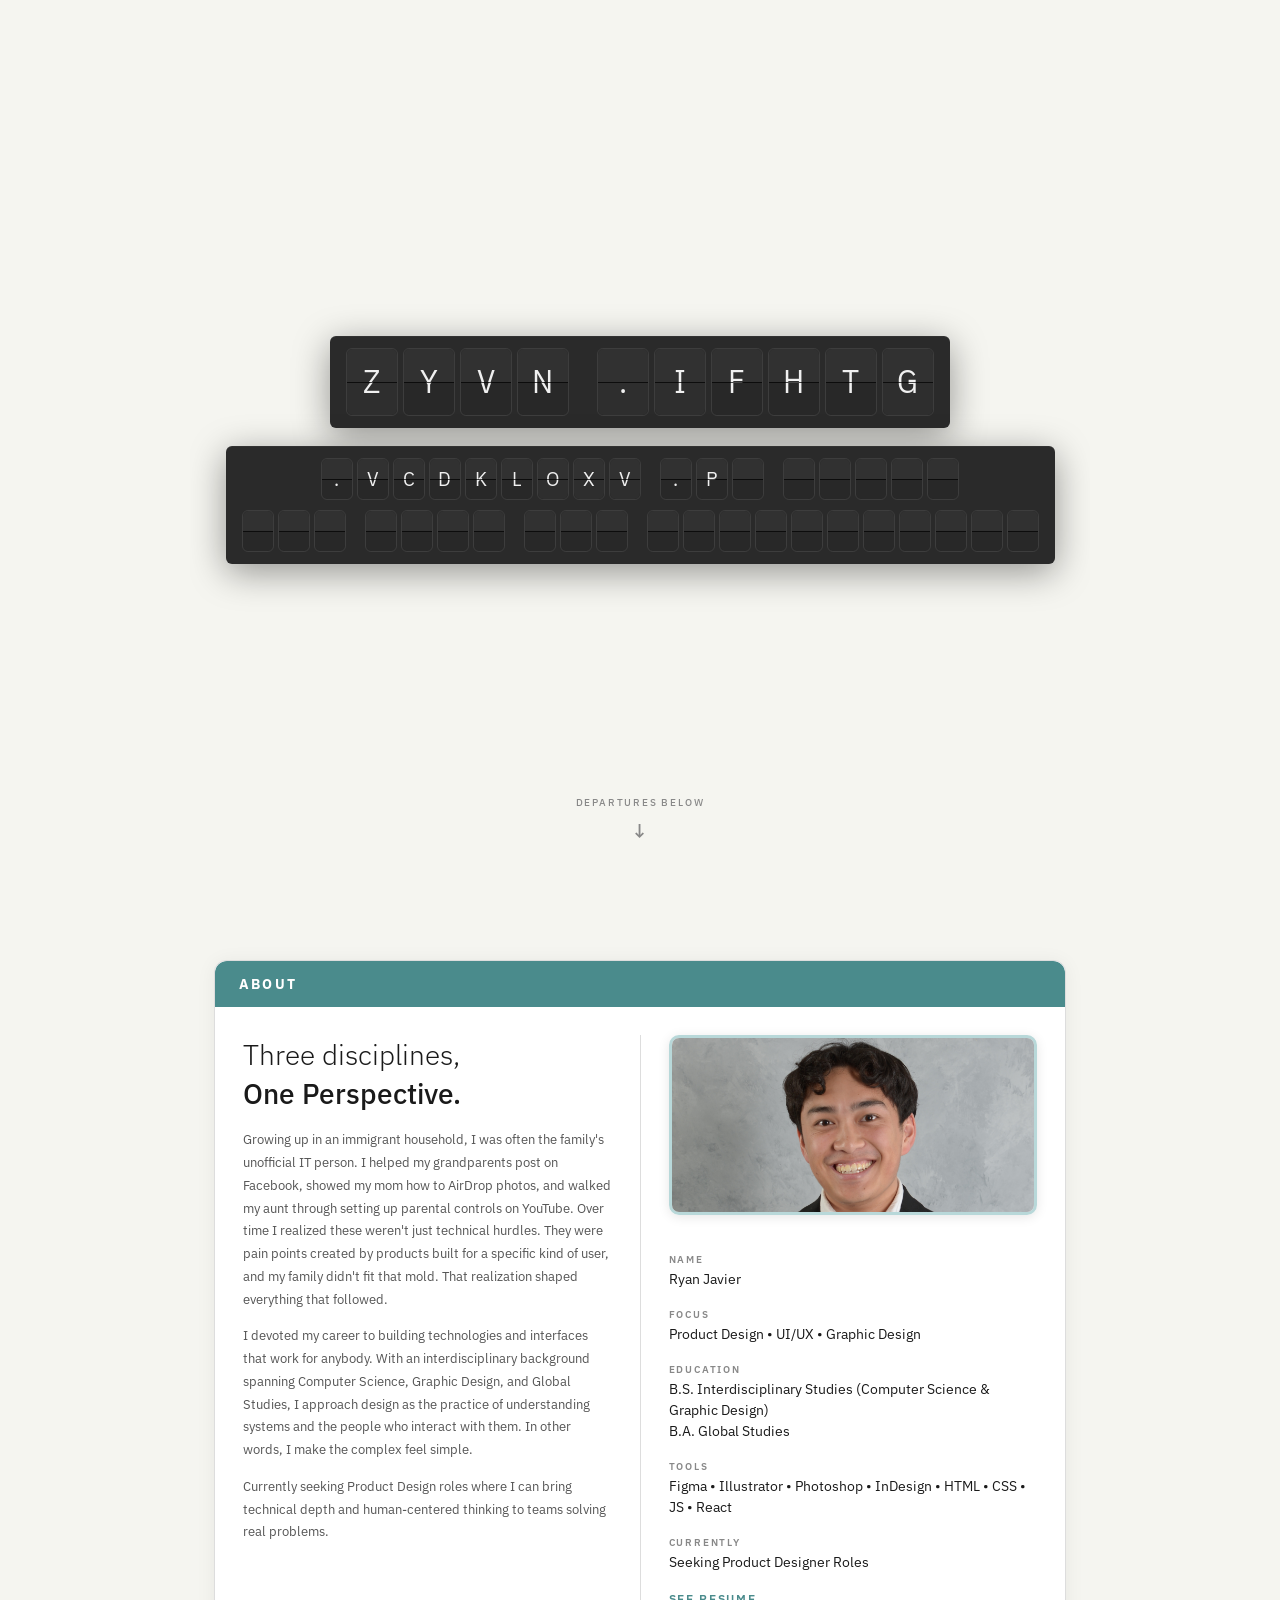
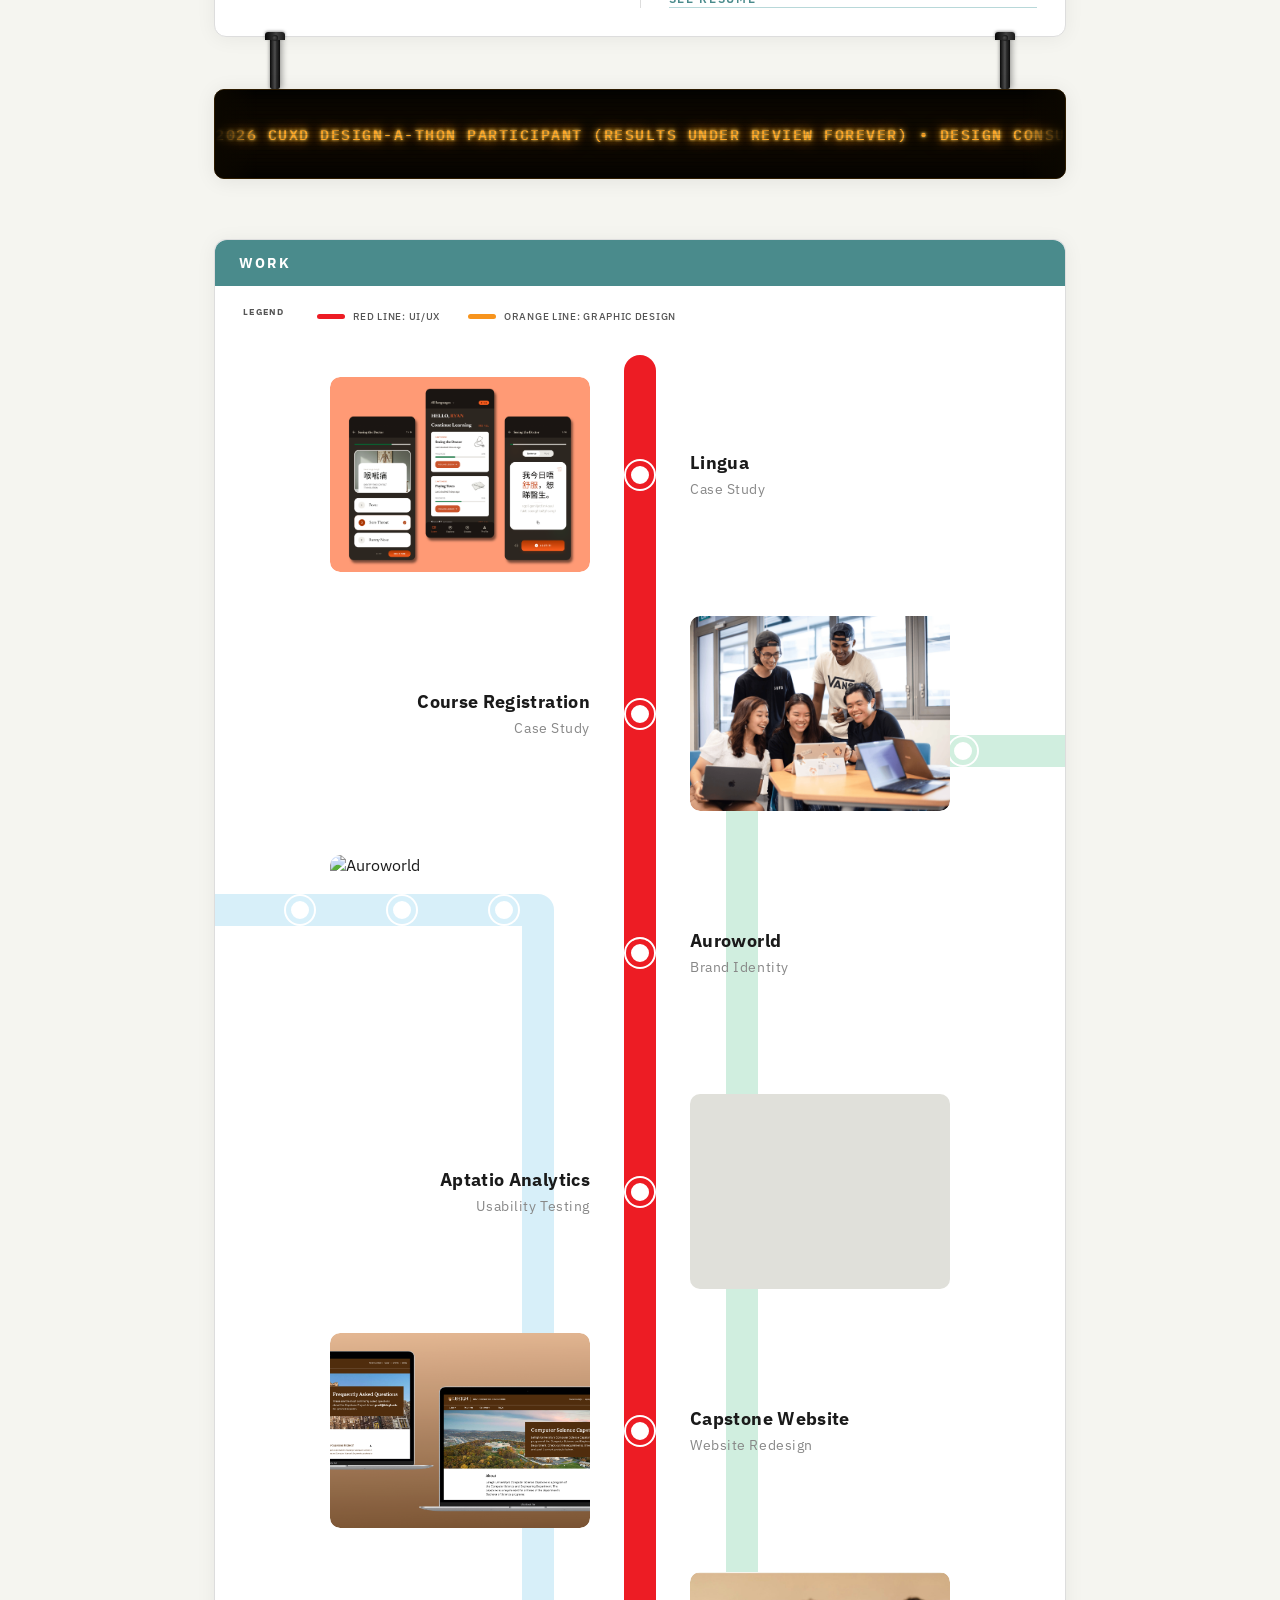
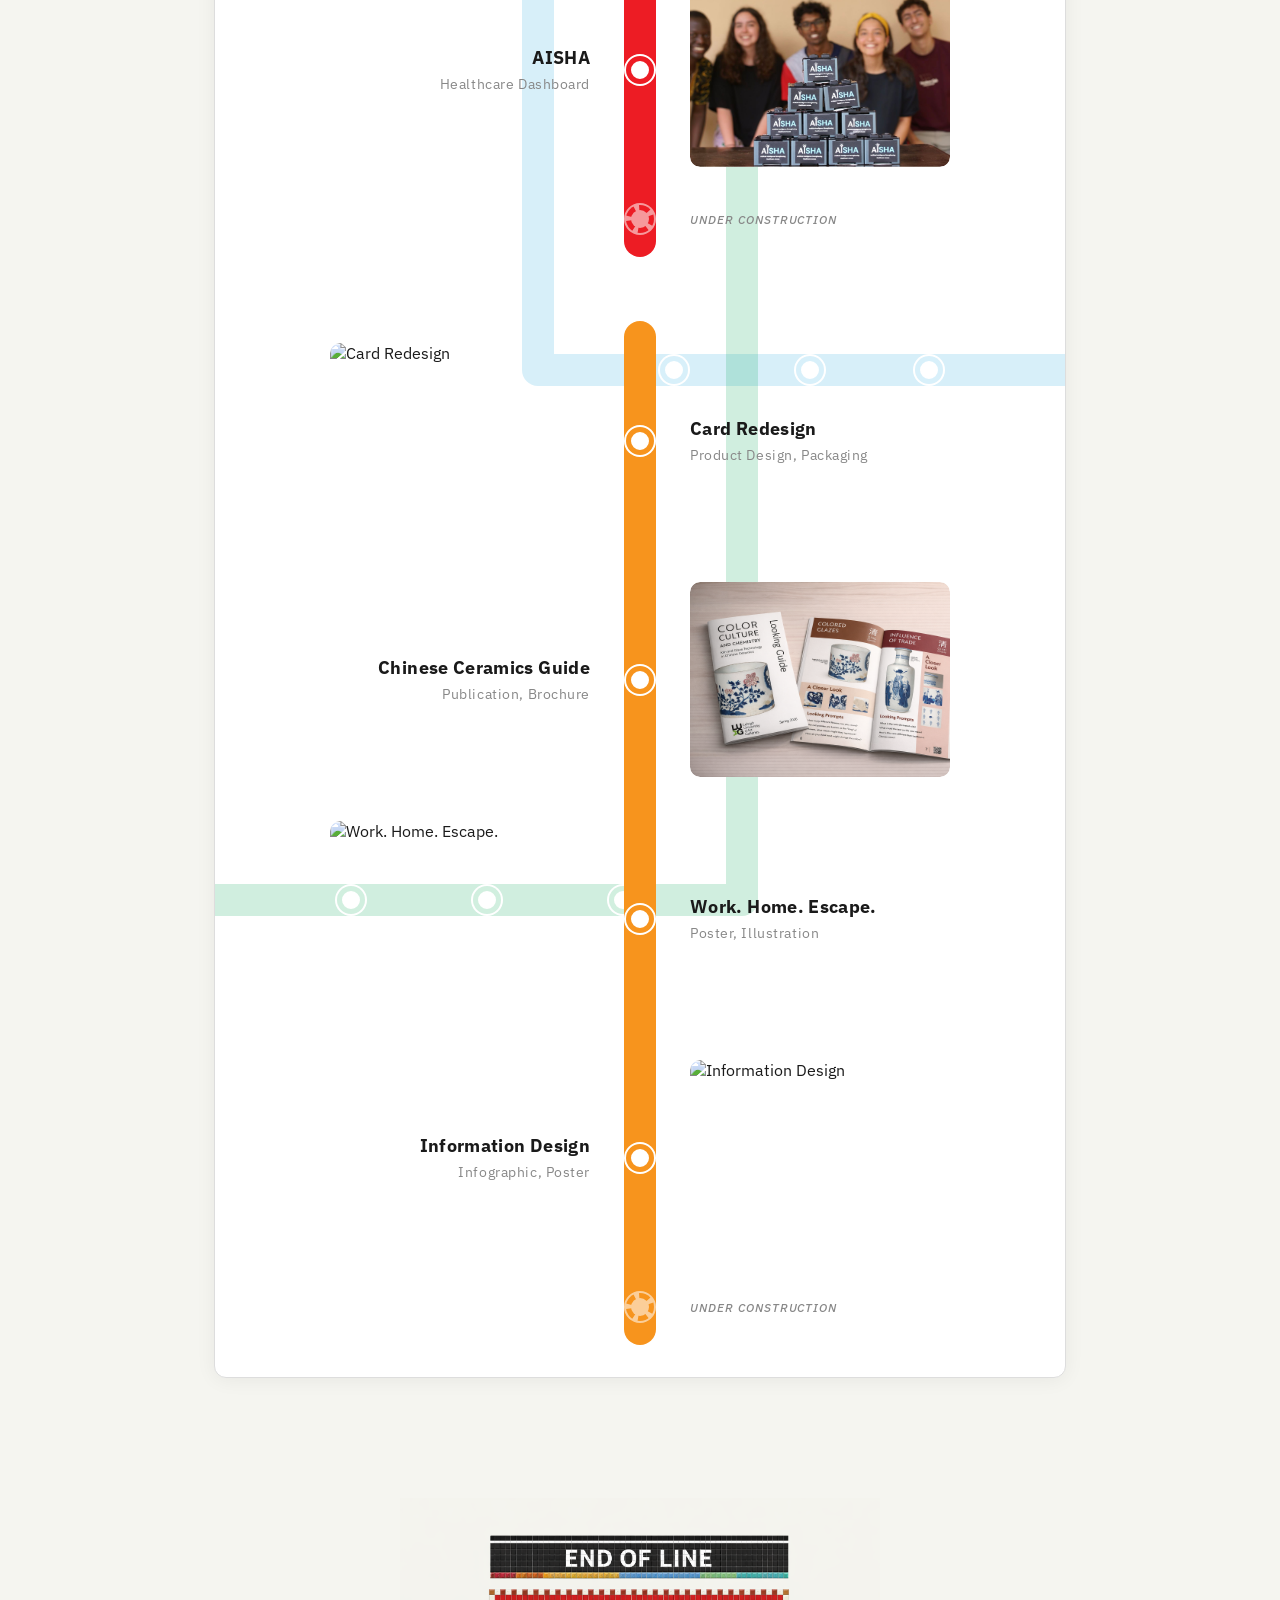
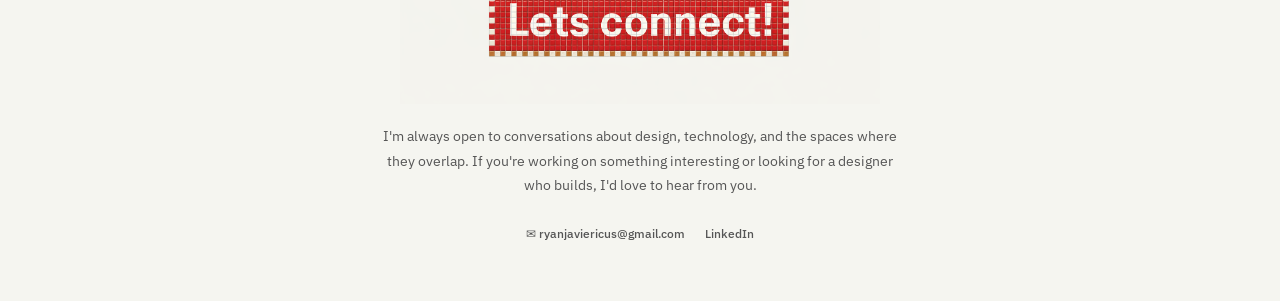
==== index.html @ a50eff3e "Added lingua and auroworld pages" ====
<!DOCTYPE html>
<html lang="en">
<head>
  <meta charset="UTF-8" />
  <meta name="viewport" content="width=device-width, initial-scale=1.0"/>
  <title>Ryan Javier's Portfolio</title>
  <link rel="icon" type="image/x-icon" href="photos/favicon.ico" />
  <link rel="stylesheet" href="css/style.css" />
  <link rel="preconnect" href="https://fonts.googleapis.com">
  <link rel="preconnect" href="https://fonts.gstatic.com" crossorigin>
  <link href="https://fonts.googleapis.com/css2?family=IBM+Plex+Mono:wght@400;500&family=IBM+Plex+Sans:ital,wght@0,300;0,400;0,500;0,600;0,700;1,300&display=swap" rel="stylesheet">
</head>
<body>
  <section id="hero">
    <div class="flipboard-wrapper">
      <div class="flipboard" id="flipboard-name">
        <div class="flip-row" id="flip-name"></div>
        <div class="flip-row" id="flip-name-2"></div>
      </div>
      <div class="flipboard tagline-board" id="flipboard-tagline">
        <div class="flip-row" id="flip-tagline-1"></div>
        <div class="flip-row" id="flip-tagline-2"></div>
        <div class="flip-row" id="flip-tagline-3"></div>
      </div>
    </div>
    <div class="departures-label">
      <span>DEPARTURES BELOW</span>
      <a href="#about" class="bounce-arrow" id="bounceArrow" aria-label="Scroll to About section">↓</a>
    </div>
  </section>
  <nav id="navbar" class="navbar hidden">
    <div class="nav-inner">
      <span class="nav-logo">RYAN JAVIER</span>
      <div class="nav-links">
        <a href="#about" class="nav-link" data-section="about">ABOUT</a>
        <a href="#work" class="nav-link active" data-section="work">WORK</a>
        <a href="#contact" class="nav-link" data-section="contact">CONTACT</a>
      </div>
    </div>
  </nav>
  <section id="about">
    <div class="section-card">
      <div class="section-header teal">
        <h2>ABOUT</h2>
      </div>
      <div class="about-body">
        <div class="about-left">
          <h3>Three disciplines,<br><strong>One Perspective.</strong></h3>
          <p>Growing up in an immigrant household, I was often the family's unofficial IT person. I helped my grandparents post on Facebook, showed my mom how to AirDrop photos, and walked my aunt through setting up parental controls on YouTube. Over time I realized these weren't just technical hurdles. They were pain points created by products built for a specific kind of user, and my family didn't fit that mold. That realization shaped everything that followed.</p>
          <p>I devoted my career to building technologies and interfaces that work for anybody. With an interdisciplinary background spanning Computer Science, Graphic Design, and Global Studies, I approach design as the practice of understanding systems and the people who interact with them. In other words, I make the complex feel simple.</p>
          <p>Currently seeking Product Design roles where I can bring technical depth and human-centered thinking to teams solving real problems.</p>
        </div>
        <div class="about-divider"></div>
        <div class="about-right">
          <img src="photos/Portrait.jpg" alt="Ryan Javier" class="about-portrait" />
          <div class="info-row"><span class="label">NAME</span><span>Ryan Javier</span></div>
          <div class="info-row"><span class="label">FOCUS</span><span>Product Design • UI/UX • Graphic Design</span></div>
          <div class="info-row"><span class="label">EDUCATION</span><span>B.S. Interdisciplinary Studies (Computer Science & Graphic Design)<br>B.A. Global Studies</span></div>
          <div class="info-row"><span class="label">TOOLS</span><span>Figma • Illustrator • Photoshop • InDesign • HTML • CSS • JS • React</span></div>
          <div class="info-row"><span class="label">CURRENTLY</span><span>Seeking Product Designer Roles</span></div>
          <a class="see-resume" href="#">SEE RESUME</a>
        </div>
      </div>
    </div>
  </section>

  <!-- ===== LED DOT-MATRIX TICKER ===== -->
  <div class="led-ticker-outer">
    <div class="led-ticker-poles">
      <div class="led-pole"></div>
      <div class="led-pole"></div>
    </div>
    <div class="led-ticker-wrap" aria-label="Scrolling information ticker" role="marquee">
      <div class="led-ticker-inner">
        <div class="led-ticker-track" id="ledTickerTrack"></div>
      </div>
    </div>
  </div>

  <section id="work">
    <div class="section-card work-card">
      <div class="section-header teal">
        <h2>WORK</h2>
      </div>

      <!-- Legend -->
      <div class="timeline-legend">
        <p class="legend-label">LEGEND</p>
        <div style="display:flex;gap:28px;flex-wrap:wrap;">
          <div class="legend-item"><span class="legend-line red-legend"></span><span>RED LINE: UI/UX</span></div>
          <div class="legend-item"><span class="legend-line orange-legend"></span><span>ORANGE LINE: GRAPHIC DESIGN</span></div>
        </div>
      </div>

      <div class="timeline-section">

        <!-- Decorative background lines (behind red/orange) -->
        <svg class="timeline-bg-svg" aria-hidden="true"
             viewBox="0 0 100 100" preserveAspectRatio="none">
          <!-- Blue: enters from left, turns 90° down, exits right -->
          <polyline class="timeline-bg-line timeline-bg-blue"
                    points="0,22 38,22 38,62 100,62" />
          <!-- Green: enters from right, turns 90° down, exits left -->
          <polyline class="timeline-bg-line timeline-bg-green"
                    points="100,16 62,16 62,82 0,82" />
        </svg>

        <!-- Blue line ghost stops (no corners) -->
        <div class="bg-stop bg-stop-blue" style="top:22%;left:10%"></div>
        <div class="bg-stop bg-stop-blue" style="top:22%;left:22%"></div>
        <div class="bg-stop bg-stop-blue" style="top:22%;left:34%"></div>
        <div class="bg-stop bg-stop-blue" style="top:34%;left:50%"></div>
        <div class="bg-stop bg-stop-blue" style="top:46%;left:50%"></div>
        <div class="bg-stop bg-stop-blue" style="top:56%;left:50%"></div>
        <div class="bg-stop bg-stop-blue" style="top:62%;left:54%"></div>
        <div class="bg-stop bg-stop-blue" style="top:62%;left:70%"></div>
        <div class="bg-stop bg-stop-blue" style="top:62%;left:84%"></div>

        <!-- Green line ghost stops (no corners) -->
        <div class="bg-stop bg-stop-green" style="top:16%;left:88%"></div>
        <div class="bg-stop bg-stop-green" style="top:16%;left:76%"></div>
        <div class="bg-stop bg-stop-green" style="top:16%;left:66%"></div>
        <div class="bg-stop bg-stop-green" style="top:28%;left:50%"></div>
        <div class="bg-stop bg-stop-green" style="top:40%;left:50%"></div>
        <div class="bg-stop bg-stop-green" style="top:52%;left:50%"></div>
        <div class="bg-stop bg-stop-green" style="top:64%;left:50%"></div>
        <div class="bg-stop bg-stop-green" style="top:74%;left:50%"></div>
        <div class="bg-stop bg-stop-green" style="top:82%;left:48%"></div>
        <div class="bg-stop bg-stop-green" style="top:82%;left:32%"></div>
        <div class="bg-stop bg-stop-green" style="top:82%;left:16%"></div>

        <!-- ═══════════════ RED LINE ═══════════════ -->
        <div class="timeline-group" id="red-line-group">
          <div class="timeline-line red"></div>

          <!-- Stop 1: Lingua - image LEFT, text RIGHT -->
          <div class="timeline-stop clickable" data-work="lingua">
            <div class="timeline-card-left">
              <div class="timeline-thumb" style="background:none;overflow:hidden;">
                <img src="photos/LINGUA/thumbnailLingua.png"
                     alt="Lingua"
                     style="width:100%;height:100%;object-fit:cover;object-position:top center;display:block;border-radius:10px;" />
              </div>
            </div>
            <div class="timeline-dot-col">
              <div class="timeline-dot"></div>
            </div>
            <div class="timeline-card-right">
              <div class="timeline-title">Lingua</div>
              <div class="timeline-tag">Case Study</div>
            </div>
          </div>

          <!-- Stop 2: Course Registration - text LEFT, image RIGHT -->
          <div class="timeline-stop clickable" data-work="course-registration">
            <div class="timeline-card-left">
              <div class="timeline-title">Course Registration</div>
              <div class="timeline-tag">Case Study</div>
            </div>
            <div class="timeline-dot-col">
              <div class="timeline-dot"></div>
            </div>
            <div class="timeline-card-right">
              <div class="timeline-thumb" style="background:none;overflow:hidden;">
                <img src="photos/CourseRegistration/UTOP.jpeg"
                     alt="Course Registration"
                     style="width:100%;height:100%;object-fit:cover;object-position:top left;display:block;border-radius:10px;" />
              </div>
            </div>
          </div>

          <!-- Stop 3: Auroworld - image LEFT, text RIGHT -->
          <div class="timeline-stop clickable" data-work="auroworld">
            <div class="timeline-card-left">
              <div class="timeline-thumb" style="background:none;overflow:hidden;">
                <img src="photos/Auroworld/thumbnailAuroworld.png"
                     alt="Auroworld"
                     style="width:100%;height:100%;object-fit:cover;object-position:center;display:block;border-radius:10px;" />
              </div>
            </div>
            <div class="timeline-dot-col">
              <div class="timeline-dot"></div>
            </div>
            <div class="timeline-card-right">
              <div class="timeline-title">Auroworld</div>
              <div class="timeline-tag">Brand Identity</div>
            </div>
          </div>

          <!-- Stop 4: Aptatio Analytics - text LEFT, image RIGHT -->
          <div class="timeline-stop clickable" data-work="aptatic-analytics">
            <div class="timeline-card-left">
              <div class="timeline-title">Aptatio Analytics</div>
              <div class="timeline-tag">Usability Testing</div>
            </div>
            <div class="timeline-dot-col">
              <div class="timeline-dot"></div>
            </div>
            <div class="timeline-card-right">
              <div class="timeline-thumb"></div>
            </div>
          </div>

          <!-- Stop 5: Capstone Website - image LEFT, text RIGHT -->
          <a href="pages/capstone-website.html" class="timeline-stop-link">
            <div class="timeline-stop clickable">
              <div class="timeline-card-left">
                <div class="timeline-thumb" style="background:none;overflow:hidden;">
                  <img src="photos/CapstoneWebsite/Thumbnail sketch.png"
                       alt="Capstone Website"
                       style="width:100%;height:100%;object-fit:cover;object-position:top left;display:block;border-radius:10px;" />
                </div>
              </div>
              <div class="timeline-dot-col">
                <div class="timeline-dot"></div>
              </div>
              <div class="timeline-card-right">
                <div class="timeline-title">Capstone Website</div>
                <div class="timeline-tag">Website Redesign</div>
              </div>
            </div>
          </a>

          <!-- Stop 6: AISHA - text LEFT, image RIGHT -->
          <a href="pages/aisha.html" class="timeline-stop-link">
            <div class="timeline-stop clickable">
              <div class="timeline-card-left">
                <div class="timeline-title">AISHA</div>
                <div class="timeline-tag">Healthcare Dashboard</div>
              </div>
              <div class="timeline-dot-col">
                <div class="timeline-dot"></div>
              </div>
              <div class="timeline-card-right">
                <div class="timeline-thumb" style="background:none;overflow:hidden;">
                  <img src="photos/AISHA/1756594130944.jpeg"
                       alt="AISHA"
                       style="width:100%;height:100%;object-fit:cover;object-position:center;display:block;border-radius:10px;" />
                </div>
              </div>
            </div>
          </a>

          <!-- Under Construction - terminus dot at end of Red line -->
          <div class="timeline-terminus">
            <div></div>
            <div class="timeline-dot-col">
              <div class="timeline-dot construction"></div>
            </div>
            <div class="timeline-card-right">
              <div class="timeline-construction-label">Under Construction</div>
            </div>
          </div>

        </div><!-- /red-line-group -->

        <!-- ═══════════════ ORANGE LINE ═══════════════ -->
        <div class="timeline-group" id="orange-line-group" style="margin-top:64px;">
          <div class="timeline-line orange"></div>

          <!-- Stop 1: Card Redesign - image LEFT, text RIGHT -->
          <a href="pages/card-redesign.html" class="timeline-stop-link">
            <div class="timeline-stop clickable orange-stop">
              <div class="timeline-card-left">
                <div class="timeline-thumb" style="background:none;overflow:hidden;">
                  <img src="photos/CardRedesign/thumbnail.jpg"
                       alt="Card Redesign"
                       style="width:100%;height:100%;object-fit:cover;object-position:center;display:block;border-radius:10px;" />
                </div>
              </div>
              <div class="timeline-dot-col">
                <div class="timeline-dot orange"></div>
              </div>
              <div class="timeline-card-right">
                <div class="timeline-title">Card Redesign</div>
                <div class="timeline-tag">Product Design, Packaging</div>
              </div>
            </div>
          </a>

          <!-- Stop 2: Chinese Ceramics - text LEFT, image RIGHT -->
          <div class="timeline-stop clickable orange-stop" data-work="chinese-ceramics">
            <div class="timeline-card-left">
              <div class="timeline-title">Chinese Ceramics Guide</div>
              <div class="timeline-tag">Publication, Brochure</div>
            </div>
            <div class="timeline-dot-col">
              <div class="timeline-dot orange"></div>
            </div>
            <div class="timeline-card-right">
              <div class="timeline-thumb" style="background:none;overflow:hidden;">
                <img src="photos/ChineseCeramicsCase/thumbnailChinese.png"
                     alt="Chinese Ceramics Guide"
                     style="width:100%;height:100%;object-fit:cover;object-position:top left;display:block;border-radius:10px;" />
              </div>
            </div>
          </div>

          <!-- Stop 3: Work. Home. Escape. - image LEFT, text RIGHT -->
          <a href="pages/work-home-escape.html" class="timeline-stop-link">
            <div class="timeline-stop clickable orange-stop">
              <div class="timeline-card-left">
                <div class="timeline-thumb" style="background:none;overflow:hidden;">
                  <img src="photos/Work. Home. Escape./WorkHomeEscapeMockup.jpg"
                       alt="Work. Home. Escape."
                       style="width:100%;height:100%;object-fit:cover;object-position:center;display:block;border-radius:10px;" />
                </div>
              </div>
              <div class="timeline-dot-col">
                <div class="timeline-dot orange"></div>
              </div>
              <div class="timeline-card-right">
                <div class="timeline-title">Work. Home. Escape.</div>
                <div class="timeline-tag">Poster, Illustration</div>
              </div>
            </div>
          </a>

          <!-- Stop 4: Information Design - text LEFT, image RIGHT -->
          <a href="pages/info-design.html" class="timeline-stop-link">
            <div class="timeline-stop clickable orange-stop">
              <div class="timeline-card-left">
                <div class="timeline-title">Information Design</div>
                <div class="timeline-tag">Infographic, Poster</div>
              </div>
              <div class="timeline-dot-col">
                <div class="timeline-dot orange"></div>
              </div>
              <div class="timeline-card-right">
                <div class="timeline-thumb" style="background:none;overflow:hidden;">
                  <img src="photos/InfoDesign/InfoDesign.jpg"
                       alt="Information Design"
                       style="width:100%;height:100%;object-fit:cover;object-position:center;display:block;border-radius:10px;" />
                </div>
              </div>
            </div>
          </a>

          <!-- Under Construction - terminus dot at end of Orange line -->
          <div class="timeline-terminus">
            <div></div>
            <div class="timeline-dot-col">
              <div class="timeline-dot orange construction"></div>
            </div>
            <div class="timeline-card-right">
              <div class="timeline-construction-label">Under Construction</div>
            </div>
          </div>

        </div><!-- /orange-line-group -->

      </div><!-- /timeline-section -->
    </div>
  </section>

   <!-- ===== CONTACT ===== -->
   <section id="contact">
    <div class="contact-inner">
      <img src="photos/letsconnect.png" alt="End of Line — Lets connect!" class="contact-hero-img" />

      <p class="contact-sub">I'm always open to conversations about design, technology, and the spaces where they overlap. If you're working on something interesting or looking for a designer who builds, I'd love to hear from you.</p>
      <div class="contact-links">
        <a href="mailto:ryanjaviericus@gmail.com">✉ ryanjaviericus@gmail.com</a>
        <a href="https://www.linkedin.com/in/ryan-javiericus/" target="_blank" rel="noopener">LinkedIn</a>
      </div>
    </div>
  </section>

  <script src="js/flipboard.js"></script>
  <script src="js/main.js"></script>
</body>
</html>
---- css/style.css ----
/* ============================================
   RYAN JAVIER — PORTFOLIO
   IBM Plex Sans only. Transit theme.
   ============================================ */

   :root {
    --red: #ED1C24;
    --orange: #F7941D;
    --blue: #29ABE2;
    --teal: #4A8B8C;
    --teal-light: #B8D8D9;
    --teal-dark: #3a7a7b;
    --bg: #f5f5f0;
    --white: #ffffff;
    --dark: #1a1a1a;
    --mid: #555;
    --light: #888;
    --border: #ddd;
    --font: 'IBM Plex Sans', sans-serif;
    --flipboard-bg: #2a2a2a;
  }
  
  * { margin: 0; padding: 0; box-sizing: border-box; }
  html { scroll-behavior: smooth; }
  
  body {
    font-family: var(--font);
    background: var(--bg);
    color: var(--dark);
    overflow-x: hidden;
  }
  
  /* ===========================
     HERO / FLIPBOARD
  =========================== */
  #hero {
    min-height: 100vh;
    display: flex;
    flex-direction: column;
    align-items: center;
    justify-content: center;
    background: var(--bg);
    position: relative;
    overflow: hidden;
  }
  
  .flipboard-wrapper {
    display: flex;
    flex-direction: column;
    align-items: center;
    gap: 18px;
    /* perspective for 3D flaps */
    perspective: 600px;
    perspective-origin: center center;
  }
  
  /* A flipboard panel housing a row of tiles */
  .flipboard {
    background: var(--flipboard-bg);
    padding: 12px 16px;
    border-radius: 6px;
    box-shadow: 0 8px 36px rgba(0,0,0,0.40),
                inset 0 1px 0 rgba(255,255,255,0.04);
    display: inline-flex;
    flex-direction: column;
    gap: 5px;
  }
  
  .flip-row {
    display: flex;
    gap: 5px;
    align-items: center;
  }
  
  /* ── Individual tile ── */
  .flip-tile {
    position: relative;
    width: 52px;
    height: 68px;
    background: var(--flipboard-bg);
    border-radius: 6px;
    border: 1px solid #3d3d3d;
    overflow: hidden;
    transform-style: preserve-3d;
  }
  
  /* Hinge line at center */
  .tile-hinge {
    position: absolute;
    left: 0; right: 0;
    top: 50%;
    height: 1px;
    background: rgba(0,0,0,0.7);
    z-index: 20;
    pointer-events: none;
  }
  
  /* Static top half — clips to upper 50%, shows top half of character */
  .tile-top {
    position: absolute;
    top: 0; left: 0; right: 0;
    height: 50%;
    background: #313131;
    border-radius: 6px 6px 0 0;
    overflow: hidden;
    z-index: 1;
  }
  
  /* Static bottom half — clips to lower 50%, shows bottom half of character */
  .tile-bot {
    position: absolute;
    bottom: 0; left: 0; right: 0;
    height: 50%;
    background: #282828;
    border-radius: 0 0 6px 6px;
    overflow: hidden;
    z-index: 1;
  }
  
  /*
    The key to correct half-cropping:
    Each half is 50% tall (34px for a 68px tile).
    The span is positioned absolutely so the full character is centered
    in the FULL tile height (68px), then the parent clips to its half.
  
    Top half: character anchor is at tile center (top: 50% of tile = 100% of half height).
    Bottom half: character anchored above center so its bottom half is visible.
  */
  .tile-top span,
  .flap-top span {
    font-family: var(--font);
    font-size: 30px;
    font-weight: 400;
    color: #f0f0f0;
    line-height: 68px;
    height: 68px;
    display: block;
    position: absolute;
    left: 0; right: 0;
    text-align: center;
    top: -3px;
    letter-spacing: 0.02em;
  }
  
  .tile-bot span,
  .flap-bot span {
    font-family: var(--font);
    font-size: 30px;
    font-weight: 400;
    color: #f0f0f0;
    line-height: 68px;
    height: 68px;
    display: block;
    position: absolute;
    left: 0; right: 0;
    text-align: center;
    bottom: 0;
    top: auto;
    /* push down same 3px as top half is shifted up — keeps char centered across hinge */
    transform: translateY(1px);
    letter-spacing: 0.02em;
  }
  
  /* ── Animated flaps ── */
  .flap-top {
    position: absolute;
    top: 0; left: 0; right: 0;
    height: 50%;
    background: #373737;
    border-radius: 6px 6px 0 0;
    overflow: hidden;
    transform-origin: bottom center;
    transform-style: preserve-3d;
    backface-visibility: hidden;
    z-index: 10;
  }
  
  .flap-bot {
    position: absolute;
    bottom: 0; left: 0; right: 0;
    height: 50%;
    background: #2e2e2e;
    border-radius: 0 0 6px 6px;
    overflow: hidden;
    transform-origin: top center;
    transform-style: preserve-3d;
    backface-visibility: hidden;
    transform: rotateX(90deg);
    z-index: 10;
  }
  
  @keyframes flapFoldDown {
    0%   { transform: rotateX(0deg); }
    100% { transform: rotateX(-90deg); }
  }
  
  @keyframes flapUnfoldUp {
    0%   { transform: rotateX(90deg); }
    100% { transform: rotateX(0deg); }
  }
  
  /* Space tile */
  .tile-space {
    background: transparent;
    border: none;
    width: 18px;
  }
  
  /* Tagline board — smaller tiles, gap between rows */
  .tagline-board .flip-tile {
    width: 32px;
    height: 42px;
  }
  .tagline-board .tile-top span,
  .tagline-board .flap-top span {
    font-size: 19px;
    font-weight: 400;
    line-height: 42px;
    height: 42px;
    top: -2px;
    bottom: auto;
    transform: none;
  }
  .tagline-board .tile-bot span,
  .tagline-board .flap-bot span {
    font-size: 19px;
    font-weight: 400;
    line-height: 42px;
    height: 42px;
    bottom: 0;
    top: auto;
    transform: translateY(1px);
  }
  .tagline-board .tile-space { width: 11px; }
  .tagline-board .flip-row   { gap: 4px; justify-content: center; }
  /* Gap between tagline row 1 and row 2 */
  .tagline-board { gap: 10px; }
  
  /* Departures label */
  .departures-label {
    position: absolute;
    bottom: 56px;
    text-align: center;
    color: var(--light);
    font-family: var(--font);
    font-size: 10px;
    font-weight: 500;
    letter-spacing: 0.18em;
    text-transform: uppercase;
    display: flex;
    flex-direction: column;
    align-items: center;
    gap: 8px;
  }
  
  .bounce-arrow {
    font-size: 20px;
    display: inline-block;
    color: var(--light);
    text-decoration: none;
    cursor: pointer;
  }
  .bounce-arrow:hover {
    animation: bounceDown 0.65s ease infinite;
    color: var(--teal);
  }
  @keyframes bounceDown {
    0%, 100% { transform: translateY(0); }
    40%       { transform: translateY(8px); }
    70%       { transform: translateY(-3px); }
  }
  
  /* ===========================
     NAVBAR
  =========================== */
  .navbar {
    position: fixed;
    top: 0; left: 0; right: 0;
    z-index: 100;
    background: var(--bg);
    border-bottom: 1px solid var(--border);
    transition: transform 0.35s ease, opacity 0.35s ease;
    transform: translateY(-100%);
    opacity: 0;
  }
  .navbar.visible { transform: translateY(0); opacity: 1; }
  .navbar.hidden  { transform: translateY(-100%); opacity: 0; }
  
  .nav-inner {
    max-width: 900px;
    margin: 0 auto;
    padding: 12px 24px;
    display: flex;
    align-items: center;
    justify-content: space-between;
  }
  
  .nav-logo {
    font-family: var(--font);
    font-size: 13px;
    font-weight: 600;
    letter-spacing: 0.2em;
    text-transform: uppercase;
    color: var(--dark);
  }
  
  .nav-links { display: flex; gap: 32px; }
  
  .nav-link {
    font-family: var(--font);
    font-size: 11px;
    font-weight: 500;
    letter-spacing: 0.12em;
    text-transform: uppercase;
    color: var(--light);
    text-decoration: none;
    padding-bottom: 2px;
    border-bottom: 2px solid transparent;
    transition: color 0.2s, border-color 0.2s;
  }
  .nav-link:hover,
  .nav-link.active { color: var(--dark); border-bottom-color: var(--teal); }
  
  /* ===========================
     SECTIONS
  =========================== */
  section {
    max-width: 900px;
    margin: 0 auto;
    padding: 60px 24px;
  }
  
  .section-card {
    background: var(--white);
    border-radius: 12px;
    overflow: hidden;
    box-shadow: 0 2px 20px rgba(0,0,0,0.06);
    border: 1px solid var(--border);
  }
  
  .section-header {
    background: var(--teal);
    padding: 14px 24px;
    display: flex;
    align-items: center;
    gap: 10px;
    border-top-left-radius: 12px;
  border-top-right-radius: 12px;
  }
  .section-header h2 {
    font-family: var(--font);
    font-size: 14px;
    font-weight: 700;
    letter-spacing: 0.16em;
    text-transform: uppercase;
    color: white;
  }
  .header-icon { font-size: 18px; }
  
  /* ===========================
     ABOUT
  =========================== */
  .about-body {
    display: grid;
    grid-template-columns: 1fr 1px 1fr;
    padding: 28px 0;
  }
  .about-left  { padding: 0 28px; }
  .about-right { padding: 0 28px; display: flex; flex-direction: column; gap: 18px; }
  .about-divider { background: var(--border); }
  
  .about-portrait {
    width: 100%;
    height: 180px;
    border-radius: 10px;
    object-fit: cover;
    object-position: center 35%;
    border: 3px solid var(--teal-light);
    box-shadow: 0 2px 12px rgba(0,0,0,0.10);
    display: block;
    margin-bottom: 20px;
  }

  .about-left h3 {
    font-family: var(--font);
    font-size: 28px;
    font-weight: 300;
    line-height: 1.4;
    margin-bottom: 16px;
  }
  .about-left h3 strong { font-weight: 500; }
  
  .about-left p {
    font-size: 13px;
    line-height: 1.75;
    color: var(--mid);
    margin-bottom: 14px;
  }
  
  .see-resume {
    font-family: var(--font);
    font-size: 12px;
    font-weight: 600;
    letter-spacing: 0.14em;
    text-transform: uppercase;
    color: var(--teal);
    text-decoration: none;
    border-bottom: 1px solid var(--teal-light);
    padding-bottom: 1px;
    transition: border-color 0.2s;
  }
  .see-resume:hover { border-color: var(--teal); }
  
  .info-row { display: flex; flex-direction: column; gap: 3px; }
  .info-row .label {
    font-family: var(--font);
    font-size: 10px;
    font-weight: 600;
    letter-spacing: 0.18em;
    text-transform: uppercase;
    color: var(--light);
  }
  .info-row span:last-child {
    font-size: 14px;
    color: var(--dark);
    line-height: 1.5;
  }
  
  /* ===========================
     WORK — VERTICAL TRANSIT TIMELINE
  =========================== */
  .work-card { overflow: visible; }

  /* Legend */
  .timeline-legend {
    display: flex;
    gap: 32px;
    padding: 20px 28px 0;
    flex-wrap: wrap;
  }
  .legend-label {
    font-family: var(--font);
    font-size: 9px;
    font-weight: 700;
    letter-spacing: 0.14em;
    text-transform: uppercase;
    color: var(--mid);
    margin-bottom: 10px;
  }
  .legend-item {
    display: flex;
    align-items: center;
    gap: 8px;
    font-family: var(--font);
    font-size: 10px;
    font-weight: 500;
    letter-spacing: 0.07em;
    text-transform: uppercase;
    color: var(--mid);
  }
  .legend-line {
    display: inline-block;
    width: 28px;
    height: 5px;
    border-radius: 3px;
  }
  .red-legend    { background: var(--red); }
  .orange-legend { background: var(--orange); }
  .blue-legend   { background: var(--blue); opacity: 0.5; }
  .green-legend  { background: #00A651; opacity: 0.5; }

  /* Timeline outer container */
  .timeline-section {
    padding: 28px 0 32px;
    position: relative;
  }

  /* Background decorative subway line stops */
  .bg-stop {
    position: absolute;
    width: 28px;
    height: 28px;
    border-radius: 50%;
    background: white;
    border: 5px solid;
    box-shadow: 0 0 0 2px white;
    transform: translate(-50%, -50%);
    pointer-events: none;
    z-index: 0;
  }
  .bg-stop-blue  { border-color: rgba(41, 171, 226, 0.18); }
  .bg-stop-green { border-color: rgba(0, 166, 81, 0.18); }

  /* Decorative background subway lines (Vignelli / MTA style) */
  .timeline-bg-svg {
    position: absolute;
    inset: 0;
    width: 100%;
    height: 100%;
    pointer-events: none;
    overflow: hidden;
  }
  .timeline-bg-line {
    fill: none;
    stroke-width: 32;
    stroke-linecap: round;
    stroke-linejoin: round;
    vector-effect: non-scaling-stroke;
    opacity: 0.18;
  }
  .timeline-bg-blue  { stroke: var(--blue); }
  .timeline-bg-green { stroke: #00A651; }

  /* A group = one colored line segment + its stops */
  .timeline-group {
    position: relative;
    padding: 0 28px;
    margin-bottom: 0;
  }

  /* The vertical colored line running through each group */
  .timeline-line {
    position: absolute;
    left: 50%;
    transform: translateX(-50%);
    width: 32px;
    border-radius: 16px;
    top: 0;
    bottom: 0;
    z-index: 0;
  }
  .timeline-line.red    { background: var(--red); }
  .timeline-line.orange { background: var(--orange); }

  /* Each stop row: card | dot | card */
  .timeline-stop {
    display: grid;
    grid-template-columns: 1fr 60px 1fr;
    align-items: center;
    position: relative;
    z-index: 1;
    padding: 22px 0;
    gap: 0;
  }

  /* The center column holds the dot */
  .timeline-dot-col {
    display: flex;
    flex-direction: column;
    align-items: center;
    position: relative;
  }

  .timeline-dot {
    width: 28px;
    height: 28px;
    border-radius: 50%;
    background: white;
    border: 5px solid var(--red);
    box-shadow: 0 0 0 2px white;
    flex-shrink: 0;
    position: relative;
    z-index: 2;
    transition: transform 0.18s ease, box-shadow 0.18s ease;
  }
  .timeline-dot.orange { border-color: var(--orange); }
  .timeline-dot.construction {
    border-style: dashed;
    opacity: 0.55;
  }

  /* Left-side card */
  .timeline-card-left {
    display: flex;
    flex-direction: column;
    align-items: flex-end;
    justify-content: center;
    padding-right: 20px;
  }

  /* Right-side card */
  .timeline-card-right {
    display: flex;
    flex-direction: column;
    align-items: flex-start;
    justify-content: center;
    padding-left: 20px;
  }

  /* Empty placeholder */
  .timeline-empty { }

  /* Thumbnail image box */
  .timeline-thumb {
    width: 100%;
    max-width: 260px;
    aspect-ratio: 4 / 3;
    border-radius: 10px;
    background: #e0e0da;
    overflow: hidden;
    transition: box-shadow 0.18s ease, transform 0.18s ease;
  }

  /* Hover only when pointer is over the thumbnail or the dot */
  .timeline-stop.clickable:has(.timeline-thumb:hover) .timeline-thumb,
  .timeline-stop.clickable:has(.timeline-dot-col:hover) .timeline-thumb {
    box-shadow: 0 6px 24px rgba(0,0,0,0.13);
    transform: translateY(-2px);
  }
  .timeline-stop.clickable:has(.timeline-thumb:hover) .timeline-dot,
  .timeline-stop.clickable:has(.timeline-dot-col:hover) .timeline-dot {
    transform: scale(1.18);
    box-shadow: 0 0 0 3px rgba(237,28,36,0.18);
  }
  .timeline-stop.clickable.orange-stop:has(.timeline-thumb:hover) .timeline-dot,
  .timeline-stop.clickable.orange-stop:has(.timeline-dot-col:hover) .timeline-dot {
    box-shadow: 0 0 0 3px rgba(247,148,29,0.2);
  }
  .timeline-stop.clickable { cursor: pointer; }
  .timeline-terminus {
    display: grid;
    grid-template-columns: 1fr 60px 1fr;
    align-items: center;
    gap: 0;
    padding: 16px 0 24px;
    position: relative;
    z-index: 1;
  }
  .timeline-stop-link {
    display: block;
    text-decoration: none;
    color: inherit;
  }

  /* Project title + tag — on the text side */
  .timeline-title {
    font-family: var(--font);
    font-size: 18px;
    font-weight: 700;
    color: var(--dark);
    letter-spacing: 0.02em;
    margin-bottom: 5px;
    line-height: 1.3;
  }
  .timeline-card-left .timeline-title { text-align: right; }
  .timeline-card-right .timeline-title { text-align: left; }

  .timeline-tag {
    font-family: var(--font);
    font-size: 14px;
    color: var(--light);
    letter-spacing: 0.04em;
  }
  .timeline-card-left .timeline-tag { text-align: right; }
  .timeline-card-right .timeline-tag { text-align: left; }

  /* Under-construction label */
  .timeline-construction-label {
    font-family: var(--font);
    font-size: 12px;
    font-weight: 500;
    letter-spacing: 0.08em;
    text-transform: uppercase;
    color: var(--light);
    font-style: italic;
  }
  .timeline-card-left .timeline-construction-label { text-align: right; }
  .timeline-card-right .timeline-construction-label { text-align: left; }
  
  /* ===========================
     WORK MODAL
  =========================== */
  .modal-overlay {
    position: fixed;
    inset: 0;
    background: rgba(0,0,0,0.52);
    z-index: 200;
    display: flex;
    align-items: center;
    justify-content: center;
    opacity: 0;
    pointer-events: none;
    transition: opacity 0.25s;
    backdrop-filter: blur(4px);
  }
  .modal-overlay.open {
    opacity: 1;
    pointer-events: all;
  }
  .modal-card {
    background: var(--white);
    border-radius: 12px;
    width: 360px;
    max-width: 90vw;
    overflow: hidden;
    box-shadow: 0 24px 80px rgba(0,0,0,0.3);
    transform: translateY(18px) scale(0.97);
    transition: transform 0.25s ease;
    position: relative;
  }
  .modal-overlay.open .modal-card { transform: translateY(0) scale(1); }
  
  .modal-close {
    position: absolute;
    top: 12px; right: 12px;
    background: rgba(0,0,0,0.18);
    border: none;
    color: white;
    width: 28px; height: 28px;
    border-radius: 50%;
    font-size: 12px;
    cursor: pointer;
    z-index: 10;
    display: flex; align-items: center; justify-content: center;
    transition: background 0.2s;
    font-family: var(--font);
  }
  .modal-close:hover { background: rgba(0,0,0,0.35); }
  
  .modal-img-wrap  { width: 100%; height: 180px; overflow: hidden; }
  .modal-img-placeholder {
    width: 100%; height: 100%;
    display: flex; align-items: center; justify-content: center;
    font-family: var(--font);
    font-size: 11px;
    font-weight: 500;
    letter-spacing: 0.1em;
    text-transform: uppercase;
    color: white;
  }
  .modal-info { padding: 20px; }
  .modal-line-tag {
    font-family: var(--font);
    font-size: 8.5px;
    font-weight: 600;
    letter-spacing: 0.18em;
    text-transform: uppercase;
    margin-bottom: 6px;
  }
  .modal-info h3 {
    font-family: var(--font);
    font-size: 17px;
    font-weight: 600;
    margin-bottom: 8px;
    color: var(--dark);
  }
  .modal-desc {
    font-size: 12.5px;
    color: var(--mid);
    line-height: 1.65;
    margin-bottom: 16px;
  }
  .modal-open-btn {
    display: inline-block;
    font-family: var(--font);
    font-size: 10px;
    font-weight: 600;
    letter-spacing: 0.12em;
    text-transform: uppercase;
    color: var(--white);
    background: var(--teal);
    padding: 9px 18px;
    border-radius: 4px;
    text-decoration: none;
    transition: background 0.2s;
  }
  .modal-open-btn:hover { background: var(--teal-dark); }
  
  .tag-red    { color: var(--red); }
  .tag-orange { color: var(--orange); }
  .tag-blue   { color: var(--blue); }
  
  /* ===========================
     CONTACT
  =========================== */
  #contact {
    min-height: 50vh;
    display: flex;
    align-items: center;
    justify-content: center;
  }
  .contact-inner {
    text-align: center;
    max-width: 520px;
  }
  .end-of-line {
    font-family: var(--font);
    font-size: 9px;
    font-weight: 600;
    letter-spacing: 0.22em;
    text-transform: uppercase;
    color: var(--light);
    margin-bottom: 10px;
  }
  .contact-hero-img {
    width: 100%;
    max-width: 480px;
    height: auto;
    display: block;
    margin: 0 auto 20px;
  }
  .contact-inner h2 {
    font-family: var(--font);
    font-size: 40px;
    font-weight: 300;
    margin-bottom: 16px;
    color: var(--dark);
  }
  .contact-sub {
    font-size: 14px;
    color: var(--mid);
    line-height: 1.75;
    margin-bottom: 28px;
  }
  .contact-links {
    display: flex;
    gap: 20px;
    align-items: center;
    justify-content: center;
  }
  .contact-links a {
    font-family: var(--font);
    font-size: 12px;
    font-weight: 500;
    color: var(--mid);
    text-decoration: none;
    transition: color 0.2s;
  }
  .contact-links a:hover { color: var(--teal); }
  
  /* ===========================
     WORK DETAIL PAGE
  =========================== */
  .work-detail-page {
    max-width: 800px;
    margin: 0 auto;
    padding: 100px 24px 60px;
  }
  .work-detail-back {
    display: inline-flex;
    align-items: center;
    gap: 8px;
    font-family: var(--font);
    font-size: 10px;
    font-weight: 600;
    letter-spacing: 0.12em;
    text-transform: uppercase;
    color: var(--light);
    text-decoration: none;
    margin-bottom: 40px;
    transition: color 0.2s;
  }
  .work-detail-back:hover { color: var(--teal); }
  
  .work-detail-tag {
    font-family: var(--font);
    font-size: 9px;
    font-weight: 600;
    letter-spacing: 0.18em;
    text-transform: uppercase;
    margin-bottom: 12px;
  }
  .work-detail-title {
    font-family: var(--font);
    font-size: 36px;
    font-weight: 300;
    margin-bottom: 8px;
  }
  .work-detail-sub {
    font-family: var(--font);
    font-size: 11px;
    font-weight: 500;
    letter-spacing: 0.1em;
    text-transform: uppercase;
    color: var(--mid);
    margin-bottom: 32px;
  }
  .work-detail-hero {
    width: 100%;
    height: 320px;
    border-radius: 10px;
    display: flex;
    align-items: center;
    justify-content: center;
    margin-bottom: 40px;
    font-family: var(--font);
    font-size: 14px;
    font-weight: 500;
    letter-spacing: 0.1em;
    text-transform: uppercase;
  }
  .work-detail-body {
    font-size: 15px;
    line-height: 1.82;
    color: var(--mid);
  }
  .project-meta {
    display: flex;
    gap: 32px;
    margin-bottom: 40px;
    flex-wrap: wrap;
  }
  .meta-item { display: flex; flex-direction: column; gap: 4px; }
  .meta-label {
    font-family: var(--font);
    font-size: 8px;
    font-weight: 600;
    letter-spacing: 0.18em;
    text-transform: uppercase;
    color: var(--light);
  }
  .meta-value { font-size: 13px; color: var(--dark); }
  
  /* ===========================
     LED DOT-MATRIX TICKER
  =========================== */

  /* Pull the ticker flush under the about card so poles bridge the gap */
  #about { padding-bottom: 0; }

  .led-ticker-outer {
    max-width: 900px;
    margin: 0 auto;
    padding: 0 24px;
  }

  .led-ticker-poles {
    display: flex;
    justify-content: space-between;
    padding: 0 56px;
  }

  .led-pole {
    width: 10px;
    height: 52px;
    background: linear-gradient(
      to right,
      #0a0a0a 0%,
      #3a3a3a 35%,
      #4e4e4e 50%,
      #2e2e2e 65%,
      #0a0a0a 100%
    );
    border-radius: 0 0 2px 2px;
    box-shadow: 2px 0 6px rgba(0,0,0,0.35), -1px 0 3px rgba(0,0,0,0.2);
    position: relative;
  }

  /* Mounting bracket cap at top of each pole */
  .led-pole::before {
    content: '';
    position: absolute;
    top: -5px;
    left: 50%;
    transform: translateX(-50%);
    width: 20px;
    height: 8px;
    background: linear-gradient(
      to right,
      #080808 0%,
      #2e2e2e 40%,
      #444 55%,
      #1a1a1a 100%
    );
    border-radius: 3px 3px 0 0;
    box-shadow: 0 -1px 3px rgba(0,0,0,0.35);
  }

  /* Screw-head detail on the bracket */
  .led-pole::after {
    content: '';
    position: absolute;
    top: -2px;
    left: 50%;
    transform: translateX(-50%);
    width: 6px;
    height: 6px;
    background: radial-gradient(circle at 35% 35%, #555, #111);
    border-radius: 50%;
    box-shadow: inset 0 1px 2px rgba(0,0,0,0.6);
  }

  .led-ticker-wrap {
    background: #0c0800;
    overflow: hidden;
    position: relative;
    border-radius: 10px;
    border: 1px solid #2e1c00;
    box-shadow:
      inset 0 4px 20px rgba(0,0,0,0.9),
      inset 0 -4px 20px rgba(0,0,0,0.9),
      0 2px 20px rgba(0,0,0,0.08);
    --ticker-duration: 60s;
  }

  /* Horizontal scanlines for CRT/LED panel realism */
  .led-ticker-wrap::before {
    content: '';
    position: absolute;
    inset: 0;
    background: repeating-linear-gradient(
      0deg,
      transparent 0px,
      transparent 3px,
      rgba(0,0,0,0.18) 3px,
      rgba(0,0,0,0.18) 4px
    );
    pointer-events: none;
    z-index: 2;
  }

  /* Edge vignette so text fades in/out at the sides */
  .led-ticker-wrap::after {
    content: '';
    position: absolute;
    inset: 0;
    background: linear-gradient(
      to right,
      #0c0800 0%,
      transparent 5%,
      transparent 95%,
      #0c0800 100%
    );
    pointer-events: none;
    z-index: 3;
  }

  .led-ticker-inner {
    display: flex;
    align-items: center;
    height: 88px;
    position: relative;
    z-index: 1;
  }

  .led-ticker-track {
    display: flex;
    flex-shrink: 0;
    white-space: nowrap;
    will-change: transform;
    animation: ledScroll var(--ticker-duration) linear infinite;
  }

  .led-ticker-segment {
    display: inline-block;
    padding-right: 120px;
    font-family: 'IBM Plex Mono', 'Courier New', monospace;
    font-size: 15px;
    font-weight: 500;
    letter-spacing: 0.1em;
    text-transform: uppercase;
    color: #ffa726;
    text-shadow:
      0 0 3px #ffe082,
      0 0 7px #ffb300,
      0 0 14px #ff8f00,
      0 0 28px rgba(255,111,0,0.45),
      0 0 50px rgba(255,80,0,0.15);
    animation: ledFlicker 11s ease-in-out infinite;
  }

  @keyframes ledScroll {
    from { transform: translateX(0); }
    to   { transform: translateX(-50%); }
  }

  @keyframes ledFlicker {
    0%,  88%,  100% { opacity: 1; }
    89%             { opacity: 0.82; }
    90%             { opacity: 1; }
    93%             { opacity: 0.91; }
    94%             { opacity: 1; }
    97%             { opacity: 0.86; }
    98%             { opacity: 1; }
  }

  /* ===========================
     RESPONSIVE — MOBILE
  =========================== */

  /* Hide rows that only appear on mobile */
  #flip-tagline-3 { display: none; }
  #flip-name-2    { display: none; }

  /* ── Medium screens (641px–900px): 2-line web layout with zoom to fit ──
     "NOT JUST THE DESTINATION" is ~829px wide at 1×.
     zoom 0.72 → ~597px, fits inside 641px − 48px padding = 593px (±2px). */
  @media (min-width: 641px) and (max-width: 900px) {
    .flipboard-wrapper { zoom: 0.72; }
  }

  /* ── Tablet / Large phone (≤640px) ── */
  @media (max-width: 640px) {
    /* General spacing */
    section { padding: 40px 16px; }

    /* Mobile layout: widest row is "THE DESTINATION" at ~547px.
       zoom 0.88 → ~481px, comfortably inside 640px - 32px = 608px available. */
    .flipboard-wrapper { zoom: 0.88; }

    /* Show mobile-only flipboard rows */
    #flip-tagline-3 { display: flex; }
    #flip-name-2    { display: flex; }

    /* Center both name rows on mobile */
    #flipboard-name .flip-row { justify-content: center; }

    /* Navbar */
    .nav-inner { padding: 10px 16px; }
    .nav-links  { gap: 20px; }

    /* About: stack columns vertically */
    .about-body { grid-template-columns: 1fr; }
    .about-divider { display: none; }
    .about-left  { padding: 20px 20px 8px; }
    .about-right { padding: 8px 20px 24px; }

    /* Work: hide purely decorative bg lines / ghost stops */
    .timeline-bg-svg,
    .bg-stop { display: none; }

    /* Timeline group padding */
    .timeline-legend { padding: 16px 16px 0; }
    .timeline-group  { padding: 0 16px; }
    #orange-line-group { margin-top: 40px !important; }

    /* Shift the colored line to the left rail (dot center = 16px padding + 24px = 40px) */
    .timeline-line {
      left: 40px;
      transform: translateX(-50%);
      width: 8px;
    }

    /* Convert 3-col (card | dot | card) → 2-col (dot | card) */
    .timeline-stop,
    .timeline-terminus {
      grid-template-columns: 48px 1fr;
      padding: 24px 0;
      row-gap: 12px;
    }

    /* Dot column: left rail, spans all content rows */
    .timeline-dot-col {
      grid-column: 1;
      grid-row: 1 / -1;
      justify-content: flex-start;
      padding-top: 2px;
    }

    /* Left card → top content slot by default */
    .timeline-card-left {
      grid-column: 2;
      grid-row: 1;
      align-items: flex-start;
      padding-right: 0;
      padding-left: 16px;
    }

    /* Right card → bottom content slot by default */
    .timeline-card-right {
      grid-column: 2;
      grid-row: 2;
      padding-left: 16px;
      padding-right: 0;
    }

    /* Title always above thumbnail:
       When the LEFT card holds a real image, swap rows so the right card
       (which holds the title) moves to row 1 and the image drops to row 2. */
    .timeline-card-left:has(.timeline-thumb:not(:empty)) { grid-row: 2; }
    .timeline-stop:has(.timeline-card-left .timeline-thumb:not(:empty)) .timeline-card-right { grid-row: 1; }

    /* Force terminus label into row 1 alongside the dot */
    .timeline-terminus .timeline-card-right { grid-row: 1; }

    /* Force left alignment on cards that were right-aligned */
    .timeline-card-left .timeline-title,
    .timeline-card-left .timeline-tag,
    .timeline-card-left .timeline-construction-label { text-align: left; }

    /* Thumbnails: stretch to fill the right column */
    .timeline-thumb { max-width: 100%; }

    /* Hide empty grey placeholder thumbs (no children) */
    .timeline-thumb:empty { display: none; }

    /* Contact */
    .contact-hero-img { max-width: 100%; }
    .contact-links { flex-direction: column; gap: 12px; }
  }

  /* Ticker: smaller text on mobile */
  @media (max-width: 640px) {
    .led-ticker-inner { height: 72px; }
    .led-ticker-segment { font-size: 13px; padding-right: 80px; }
    .led-ticker-poles { padding: 0 36px; }
    .led-pole { height: 40px; }
  }

  /* ── Phone (≤480px) ── */
  @media (max-width: 480px) {
    /* New mobile layout widest row is ~547px.
       zoom 0.80 → ~438px, fits inside 480px - 32px = 448px available. */
    .flipboard-wrapper { zoom: 0.80; }
    .about-left h3 { font-size: 22px; }
    .nav-links { gap: 16px; }
  }

  /* ── Small phone (≤390px) ── */
  @media (max-width: 390px) {
    /* zoom 0.65 → ~356px, fits inside 390px - 32px = 358px available. */
    .flipboard-wrapper { zoom: 0.65; }
    .nav-logo { font-size: 11px; }
  }
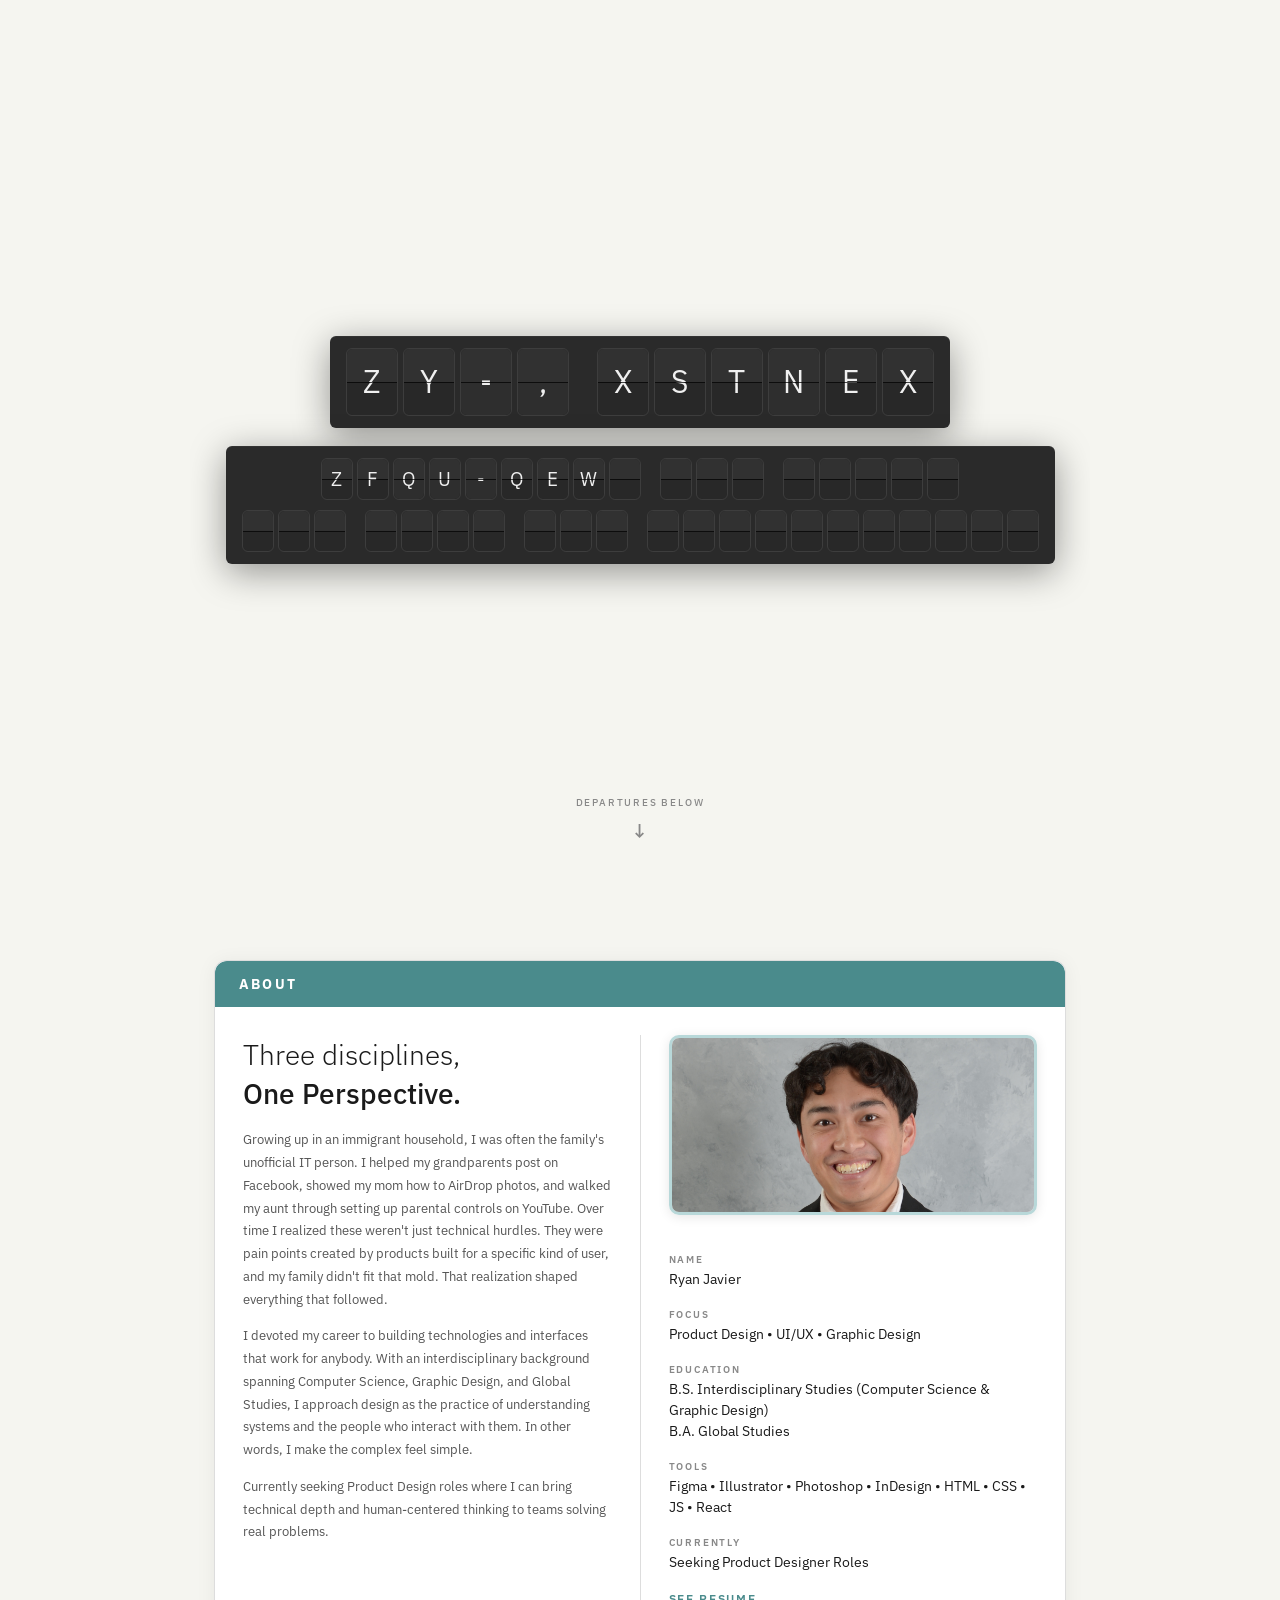
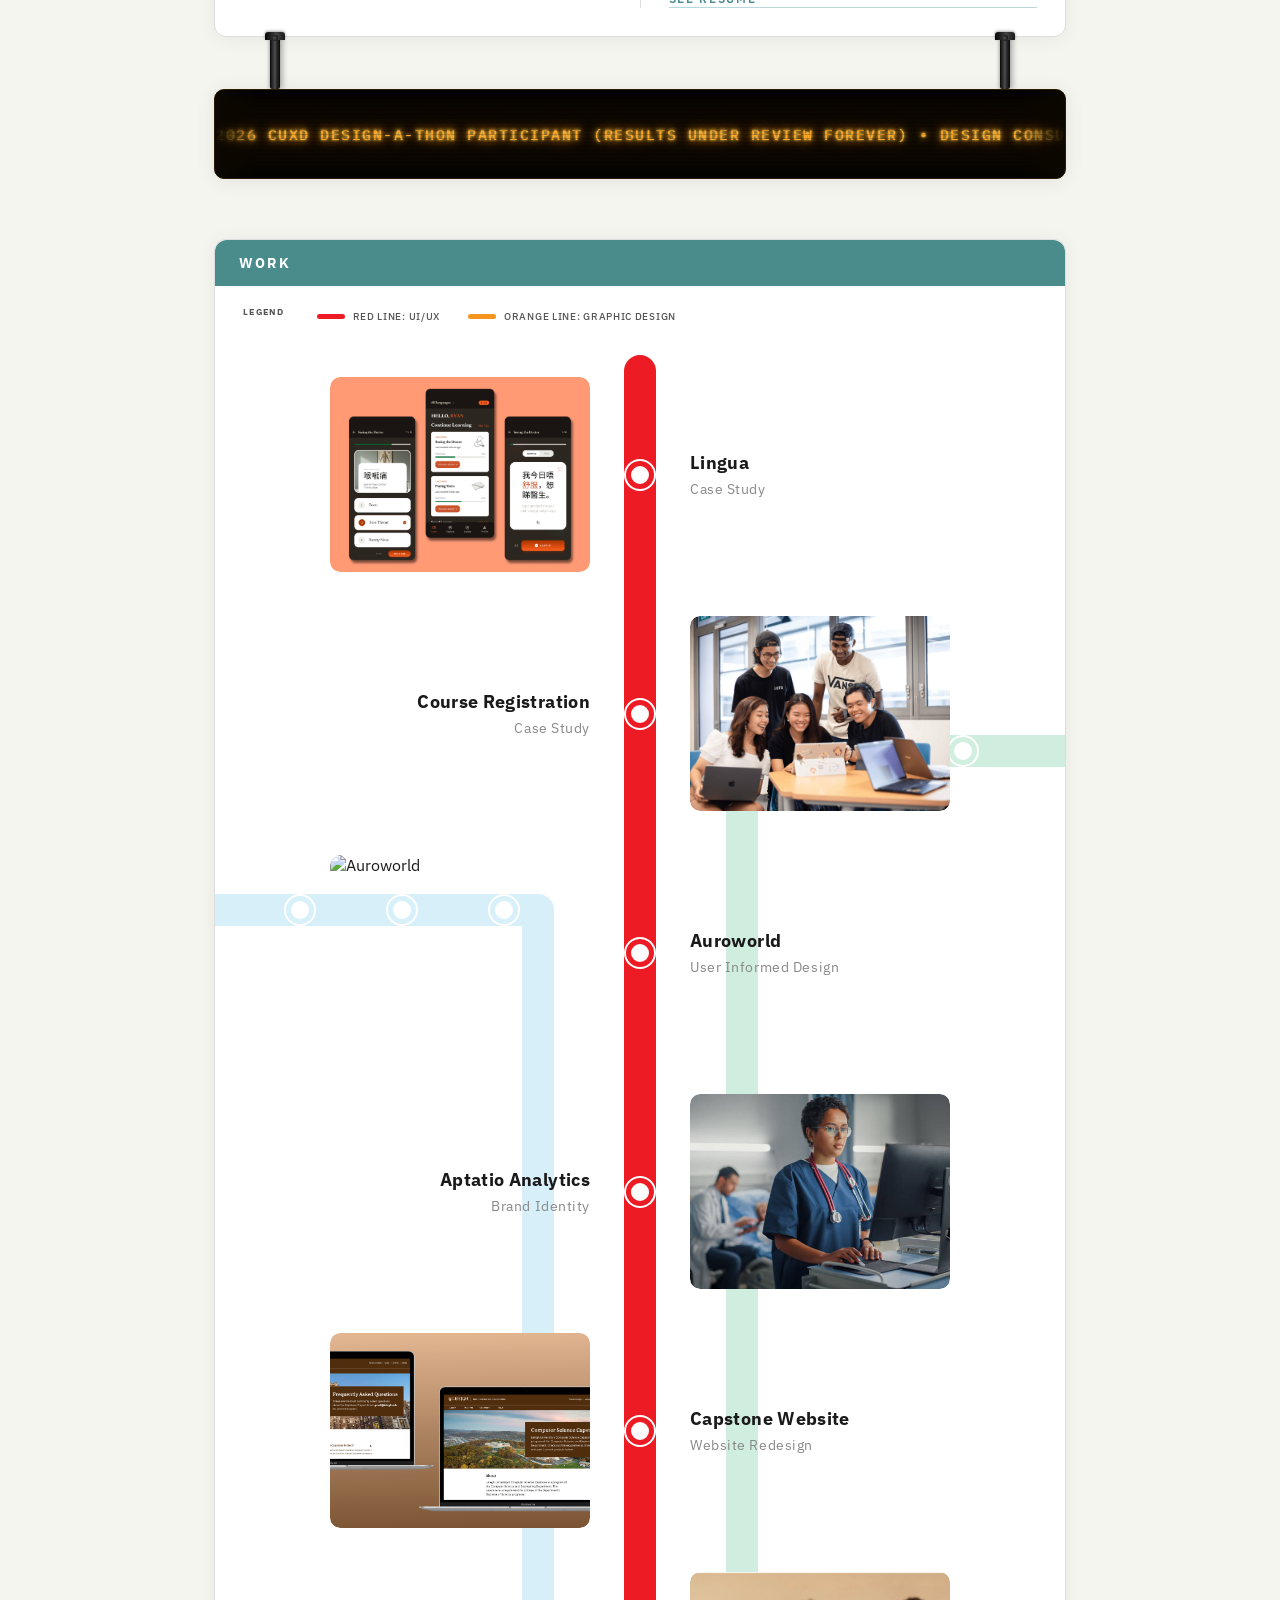
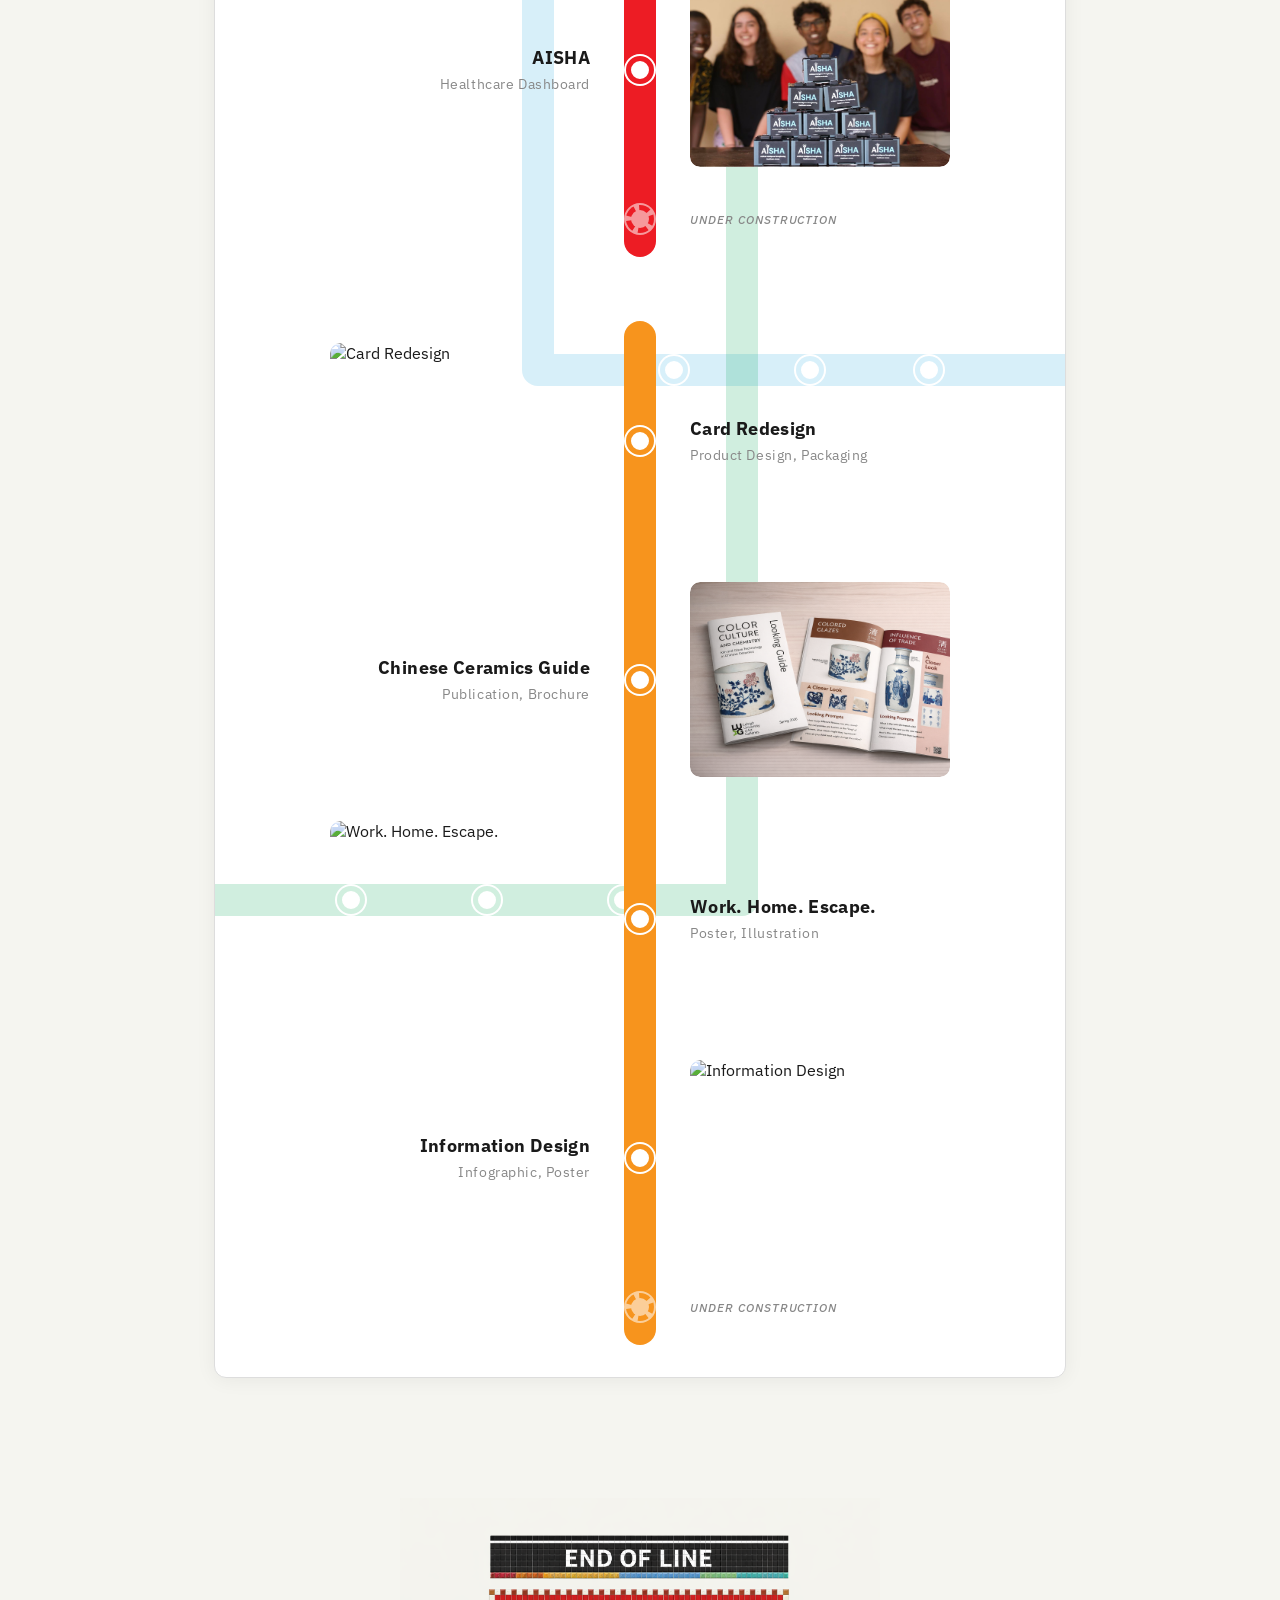
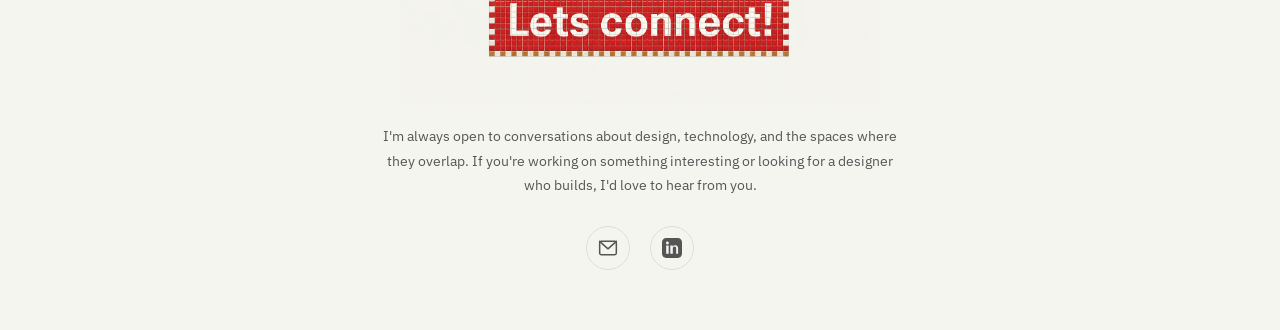
==== commit 9bbc980b: "added Aptatio page" ====
--- a/index.html
+++ b/index.html
@@ -183,7 +183,7 @@
             </div>
             <div class="timeline-card-right">
               <div class="timeline-title">Auroworld</div>
-              <div class="timeline-tag">Brand Identity</div>
+              <div class="timeline-tag">User Informed Design</div>
             </div>
           </div>
 
@@ -191,13 +191,17 @@
           <div class="timeline-stop clickable" data-work="aptatic-analytics">
             <div class="timeline-card-left">
               <div class="timeline-title">Aptatio Analytics</div>
-              <div class="timeline-tag">Usability Testing</div>
+              <div class="timeline-tag">Brand Identity</div>
             </div>
             <div class="timeline-dot-col">
               <div class="timeline-dot"></div>
             </div>
             <div class="timeline-card-right">
-              <div class="timeline-thumb"></div>
+              <div class="timeline-thumb" style="background:none;overflow:hidden;">
+                <img src="photos/AptatioAnalytics/Thumbnail.jpg"
+                     alt="Aptatio Analytics"
+                     style="width:100%;height:100%;object-fit:cover;object-position:center;display:block;border-radius:10px;" />
+              </div>
             </div>
           </div>
 
@@ -360,8 +364,17 @@
 
       <p class="contact-sub">I'm always open to conversations about design, technology, and the spaces where they overlap. If you're working on something interesting or looking for a designer who builds, I'd love to hear from you.</p>
       <div class="contact-links">
-        <a href="mailto:ryanjaviericus@gmail.com">✉ ryanjaviericus@gmail.com</a>
-        <a href="https://www.linkedin.com/in/ryan-javiericus/" target="_blank" rel="noopener">LinkedIn</a>
+        <a href="mailto:ryanjaviericus@gmail.com" class="contact-icon-link" aria-label="Send an email">
+          <svg viewBox="0 0 24 24" fill="none" stroke="currentColor" stroke-width="1.8" stroke-linecap="round" stroke-linejoin="round">
+            <rect x="2" y="4" width="20" height="16" rx="2"/>
+            <polyline points="2,4 12,13 22,4"/>
+          </svg>
+        </a>
+        <a href="https://www.linkedin.com/in/ryan-javiericus/" target="_blank" rel="noopener" class="contact-icon-link" aria-label="LinkedIn profile">
+          <svg viewBox="0 0 24 24" fill="currentColor">
+            <path d="M19 0h-14c-2.76 0-5 2.24-5 5v14c0 2.76 2.24 5 5 5h14c2.76 0 5-2.24 5-5v-14c0-2.76-2.24-5-5-5zm-11 19h-3v-10h3v10zm-1.5-11.27c-.97 0-1.75-.79-1.75-1.76s.78-1.76 1.75-1.76 1.75.79 1.75 1.76-.78 1.76-1.75 1.76zm13.5 11.27h-3v-5.6c0-1.34-.03-3.07-1.87-3.07-1.87 0-2.16 1.46-2.16 2.97v5.7h-3v-10h2.88v1.36h.04c.4-.76 1.38-1.56 2.84-1.56 3.04 0 3.6 2 3.6 4.59v5.61z"/>
+          </svg>
+        </a>
       </div>
     </div>
   </section>
--- a/css/style.css
+++ b/css/style.css
@@ -827,6 +827,25 @@
     transition: color 0.2s;
   }
   .contact-links a:hover { color: var(--teal); }
+  .contact-icon-link {
+    display: inline-flex;
+    align-items: center;
+    justify-content: center;
+    width: 44px;
+    height: 44px;
+    border-radius: 50%;
+    border: 1.5px solid var(--border);
+    color: var(--mid);
+    transition: color 0.2s, border-color 0.2s;
+  }
+  .contact-icon-link svg {
+    width: 20px;
+    height: 20px;
+  }
+  .contact-icon-link:hover {
+    color: var(--teal);
+    border-color: var(--teal);
+  }
   
   /* ===========================
      WORK DETAIL PAGE
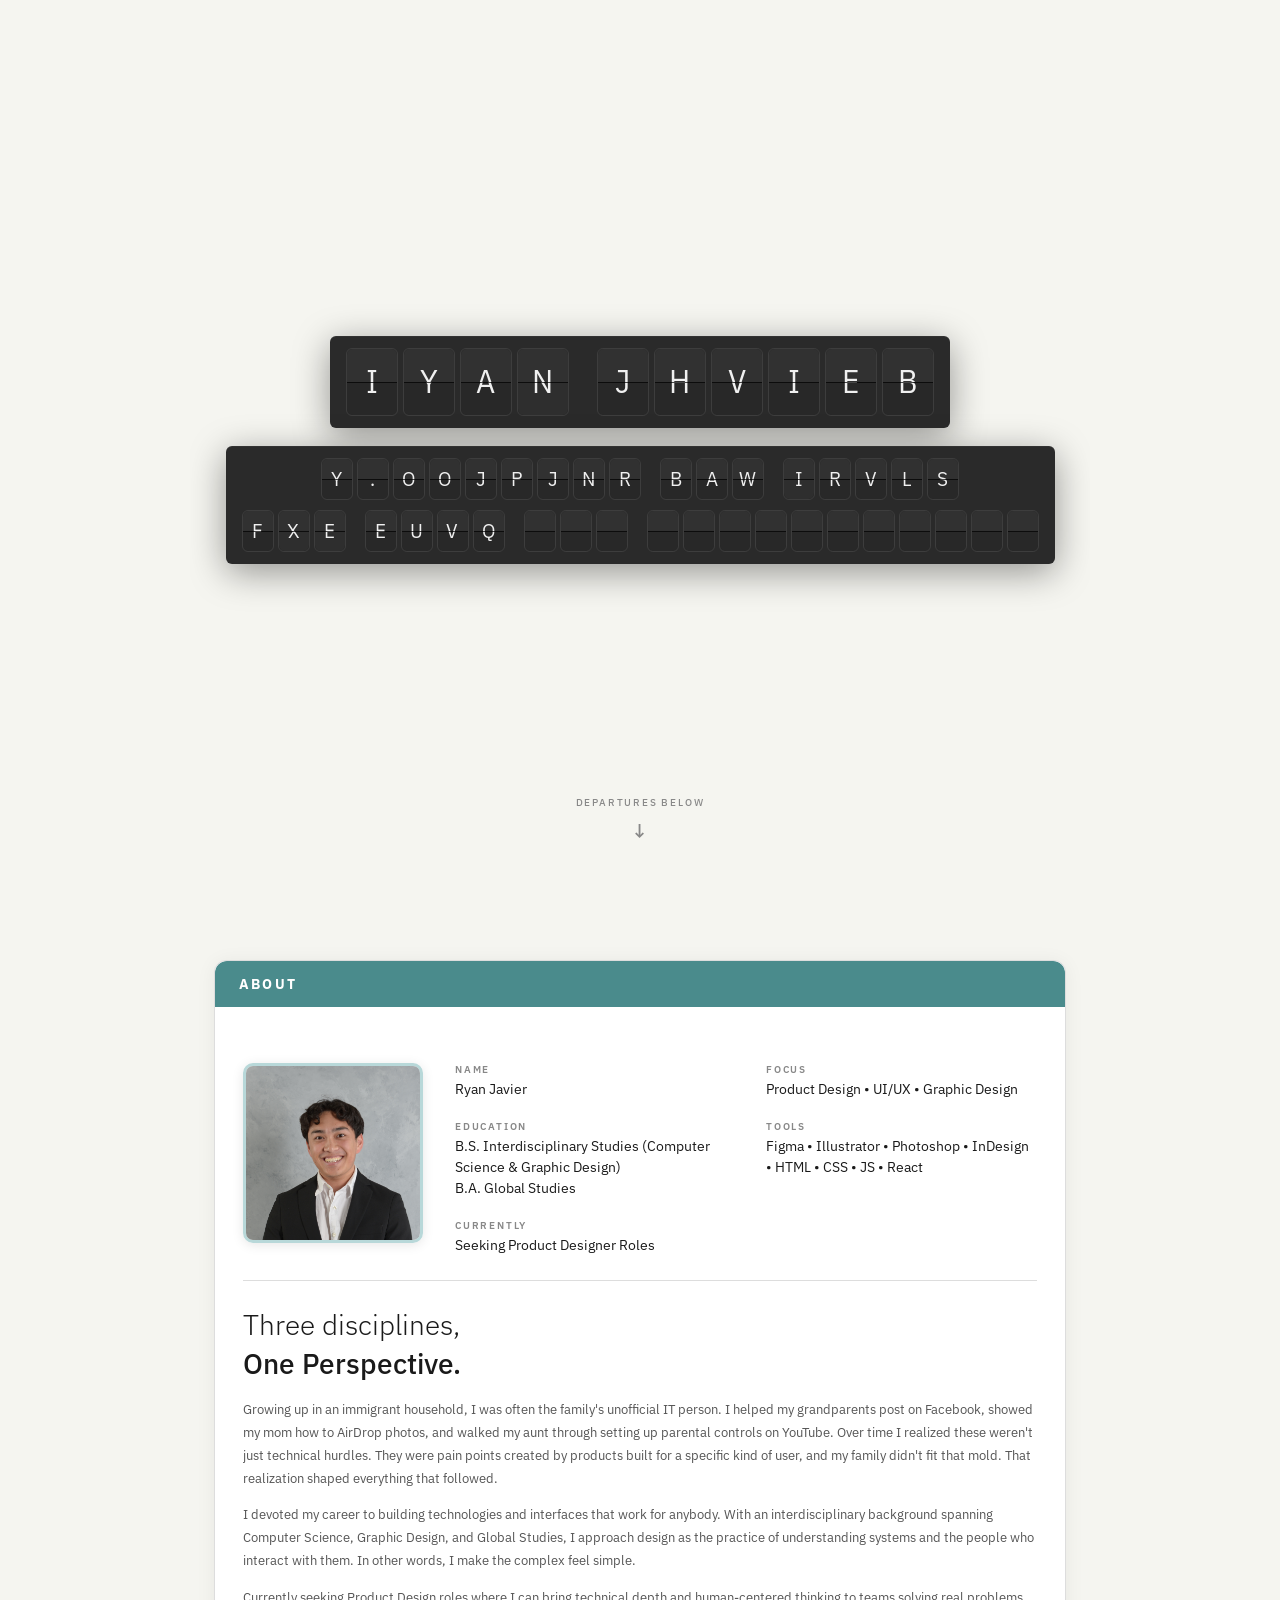
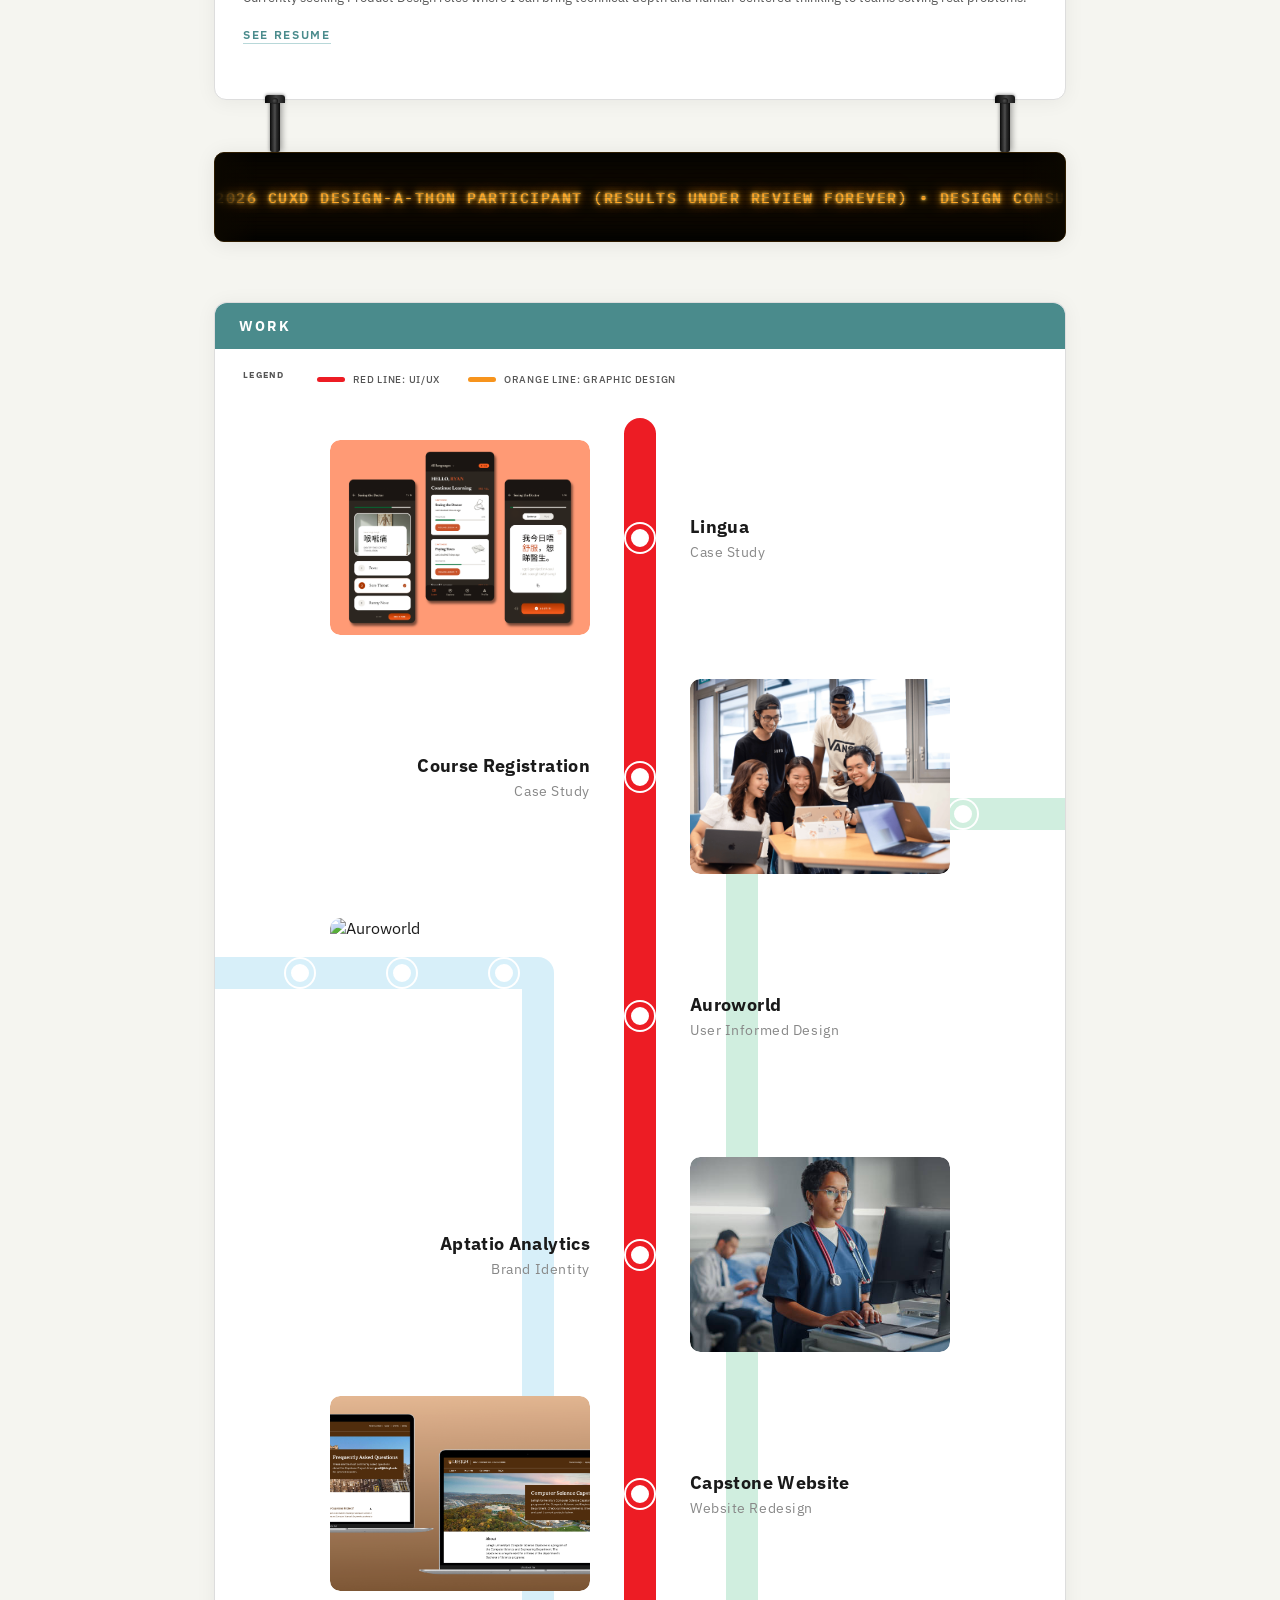
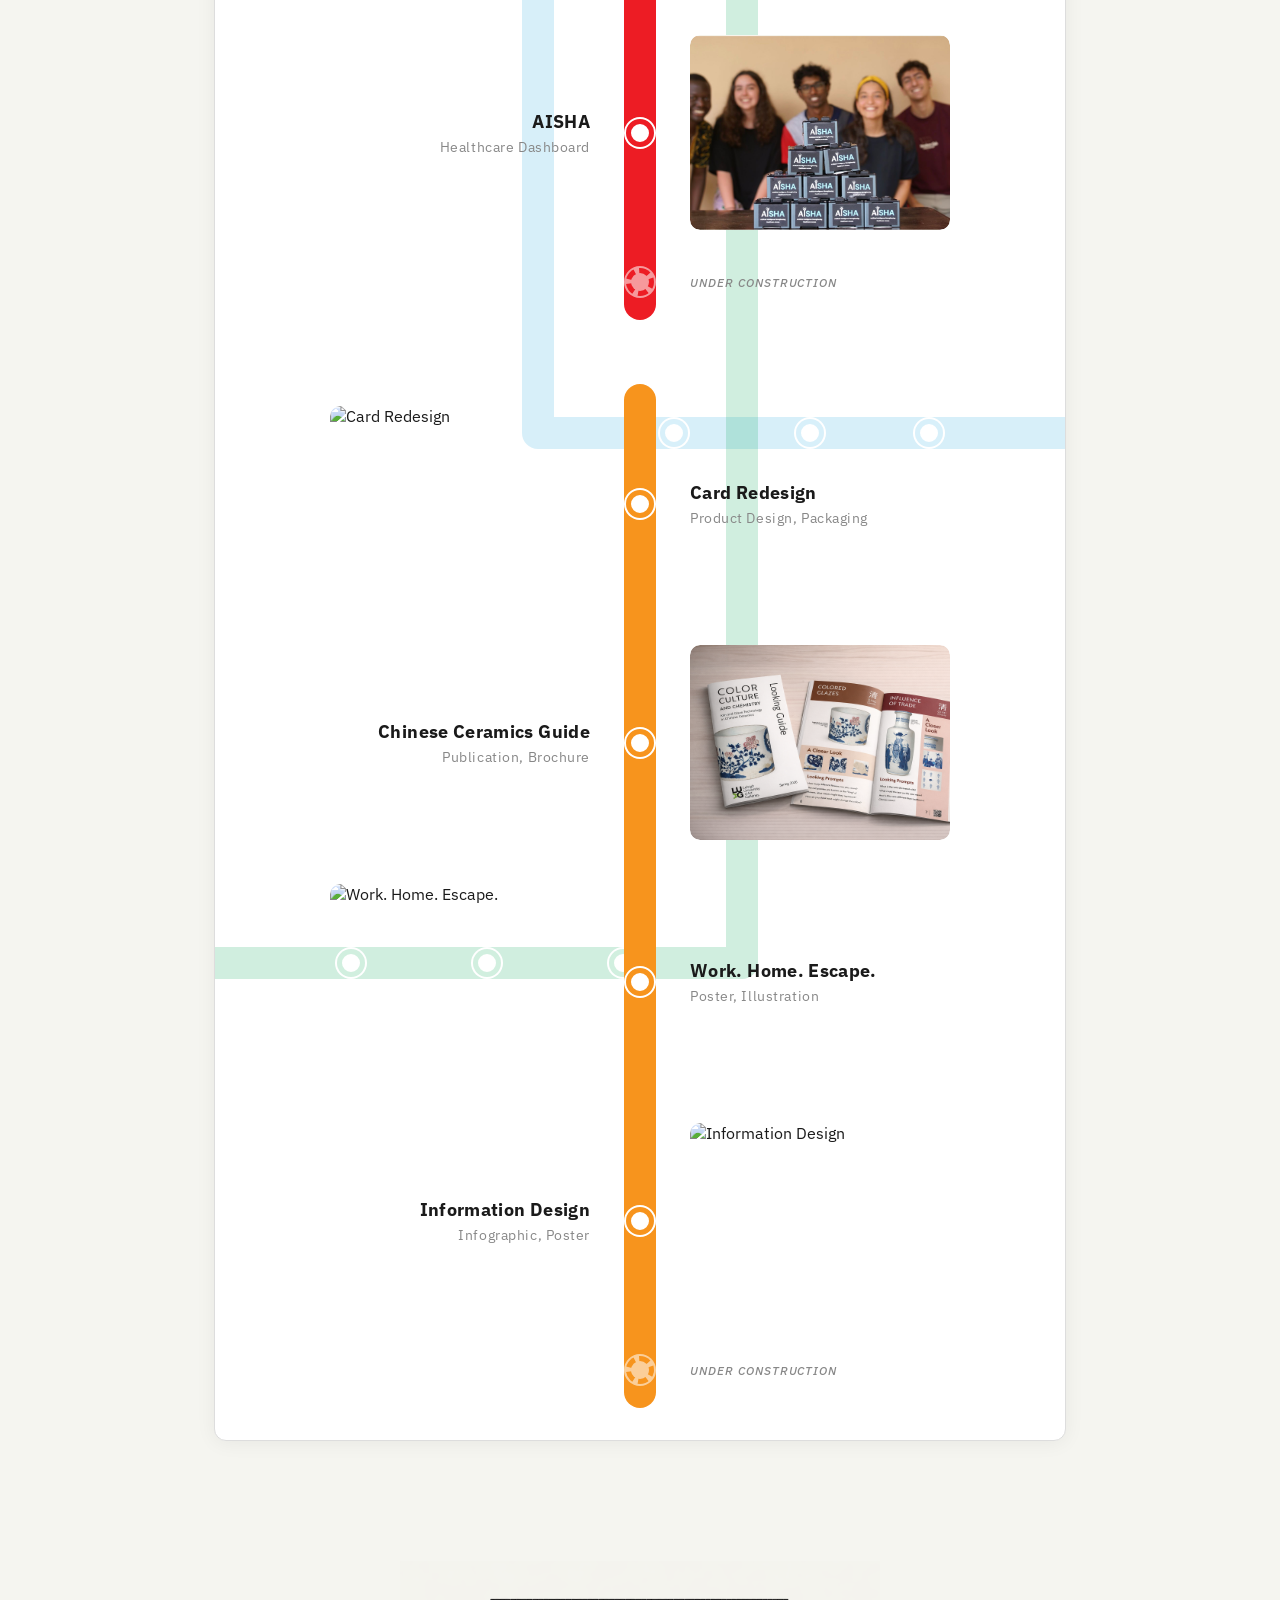
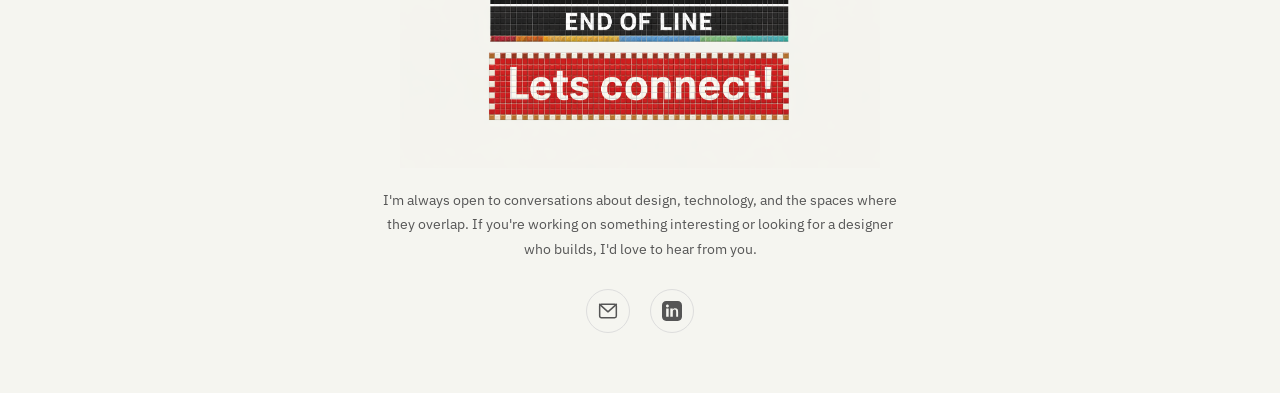
==== commit 1fabb2f5: "revised" ====
--- a/index.html
+++ b/index.html
@@ -44,21 +44,27 @@
         <h2>ABOUT</h2>
       </div>
       <div class="about-body">
-        <div class="about-left">
+        <!-- Row 1: photo + details -->
+        <div class="about-top-row">
+          <div class="about-portrait-wrap">
+            <img src="photos/Portrait.jpg" alt="Ryan Javier" class="about-portrait" />
+          </div>
+          <div class="about-info-grid">
+            <div class="info-row"><span class="label">NAME</span><span>Ryan Javier</span></div>
+            <div class="info-row"><span class="label">FOCUS</span><span>Product Design • UI/UX • Graphic Design</span></div>
+            <div class="info-row"><span class="label">EDUCATION</span><span>B.S. Interdisciplinary Studies (Computer Science & Graphic Design)<br>B.A. Global Studies</span></div>
+            <div class="info-row"><span class="label">TOOLS</span><span>Figma • Illustrator • Photoshop • InDesign • HTML • CSS • JS • React</span></div>
+            <div class="info-row"><span class="label">CURRENTLY</span><span>Seeking Product Designer Roles</span></div>
+          </div>
+        </div>
+        <!-- Row 2: blurb -->
+        <div class="about-divider-h"></div>
+        <div class="about-blurb">
           <h3>Three disciplines,<br><strong>One Perspective.</strong></h3>
           <p>Growing up in an immigrant household, I was often the family's unofficial IT person. I helped my grandparents post on Facebook, showed my mom how to AirDrop photos, and walked my aunt through setting up parental controls on YouTube. Over time I realized these weren't just technical hurdles. They were pain points created by products built for a specific kind of user, and my family didn't fit that mold. That realization shaped everything that followed.</p>
           <p>I devoted my career to building technologies and interfaces that work for anybody. With an interdisciplinary background spanning Computer Science, Graphic Design, and Global Studies, I approach design as the practice of understanding systems and the people who interact with them. In other words, I make the complex feel simple.</p>
           <p>Currently seeking Product Design roles where I can bring technical depth and human-centered thinking to teams solving real problems.</p>
-        </div>
-        <div class="about-divider"></div>
-        <div class="about-right">
-          <img src="photos/Portrait.jpg" alt="Ryan Javier" class="about-portrait" />
-          <div class="info-row"><span class="label">NAME</span><span>Ryan Javier</span></div>
-          <div class="info-row"><span class="label">FOCUS</span><span>Product Design • UI/UX • Graphic Design</span></div>
-          <div class="info-row"><span class="label">EDUCATION</span><span>B.S. Interdisciplinary Studies (Computer Science & Graphic Design)<br>B.A. Global Studies</span></div>
-          <div class="info-row"><span class="label">TOOLS</span><span>Figma • Illustrator • Photoshop • InDesign • HTML • CSS • JS • React</span></div>
-          <div class="info-row"><span class="label">CURRENTLY</span><span>Seeking Product Designer Roles</span></div>
-          <a class="see-resume" href="#">SEE RESUME</a>
+          <a class="see-resume" href="ResumeJavier.pdf" target="_blank" rel="noopener">SEE RESUME</a>
         </div>
       </div>
     </div>
--- a/css/style.css
+++ b/css/style.css
@@ -361,16 +361,20 @@
      ABOUT
   =========================== */
   .about-body {
+    display: flex;
+    flex-direction: column;
+    padding: 28px 0;
+  }
+  .about-top-row {
     display: grid;
-    grid-template-columns: 1fr 1px 1fr;
-    padding: 28px 0;
-  }
-  .about-left  { padding: 0 28px; }
-  .about-right { padding: 0 28px; display: flex; flex-direction: column; gap: 18px; }
-  .about-divider { background: var(--border); }
-  
+    grid-template-columns: 180px 1fr;
+    gap: 32px;
+    align-items: start;
+    padding: 28px 28px 24px;
+  }
+  .about-portrait-wrap { flex-shrink: 0; }
   .about-portrait {
-    width: 100%;
+    width: 180px;
     height: 180px;
     border-radius: 10px;
     object-fit: cover;
@@ -378,19 +382,26 @@
     border: 3px solid var(--teal-light);
     box-shadow: 0 2px 12px rgba(0,0,0,0.10);
     display: block;
-    margin-bottom: 20px;
-  }
-
-  .about-left h3 {
+  }
+  .about-info-grid {
+    display: grid;
+    grid-template-columns: 1fr 1fr;
+    gap: 20px 40px;
+    align-content: start;
+  }
+  .about-divider-h { height: 1px; background: var(--border); margin: 0 28px; }
+  .about-blurb { padding: 24px 28px 28px; }
+
+  .about-blurb h3 {
     font-family: var(--font);
     font-size: 28px;
     font-weight: 300;
     line-height: 1.4;
     margin-bottom: 16px;
   }
-  .about-left h3 strong { font-weight: 500; }
-  
-  .about-left p {
+  .about-blurb h3 strong { font-weight: 500; }
+
+  .about-blurb p {
     font-size: 13px;
     line-height: 1.75;
     color: var(--mid);
@@ -1128,11 +1139,12 @@
     .nav-inner { padding: 10px 16px; }
     .nav-links  { gap: 20px; }
 
-    /* About: stack columns vertically */
-    .about-body { grid-template-columns: 1fr; }
-    .about-divider { display: none; }
-    .about-left  { padding: 20px 20px 8px; }
-    .about-right { padding: 8px 20px 24px; }
+    /* About: stack on small screens */
+    .about-top-row { grid-template-columns: 1fr; padding: 20px 20px 20px; }
+    .about-portrait { width: 100%; height: auto; aspect-ratio: 1 / 1; }
+    .about-info-grid { grid-template-columns: 1fr; }
+    .about-divider-h { margin: 0 20px; }
+    .about-blurb { padding: 20px 20px 24px; }
 
     /* Work: hide purely decorative bg lines / ghost stops */
     .timeline-bg-svg,
@@ -1221,7 +1233,7 @@
     /* New mobile layout widest row is ~547px.
        zoom 0.80 → ~438px, fits inside 480px - 32px = 448px available. */
     .flipboard-wrapper { zoom: 0.80; }
-    .about-left h3 { font-size: 22px; }
+    .about-blurb h3 { font-size: 22px; }
     .nav-links { gap: 16px; }
   }
 
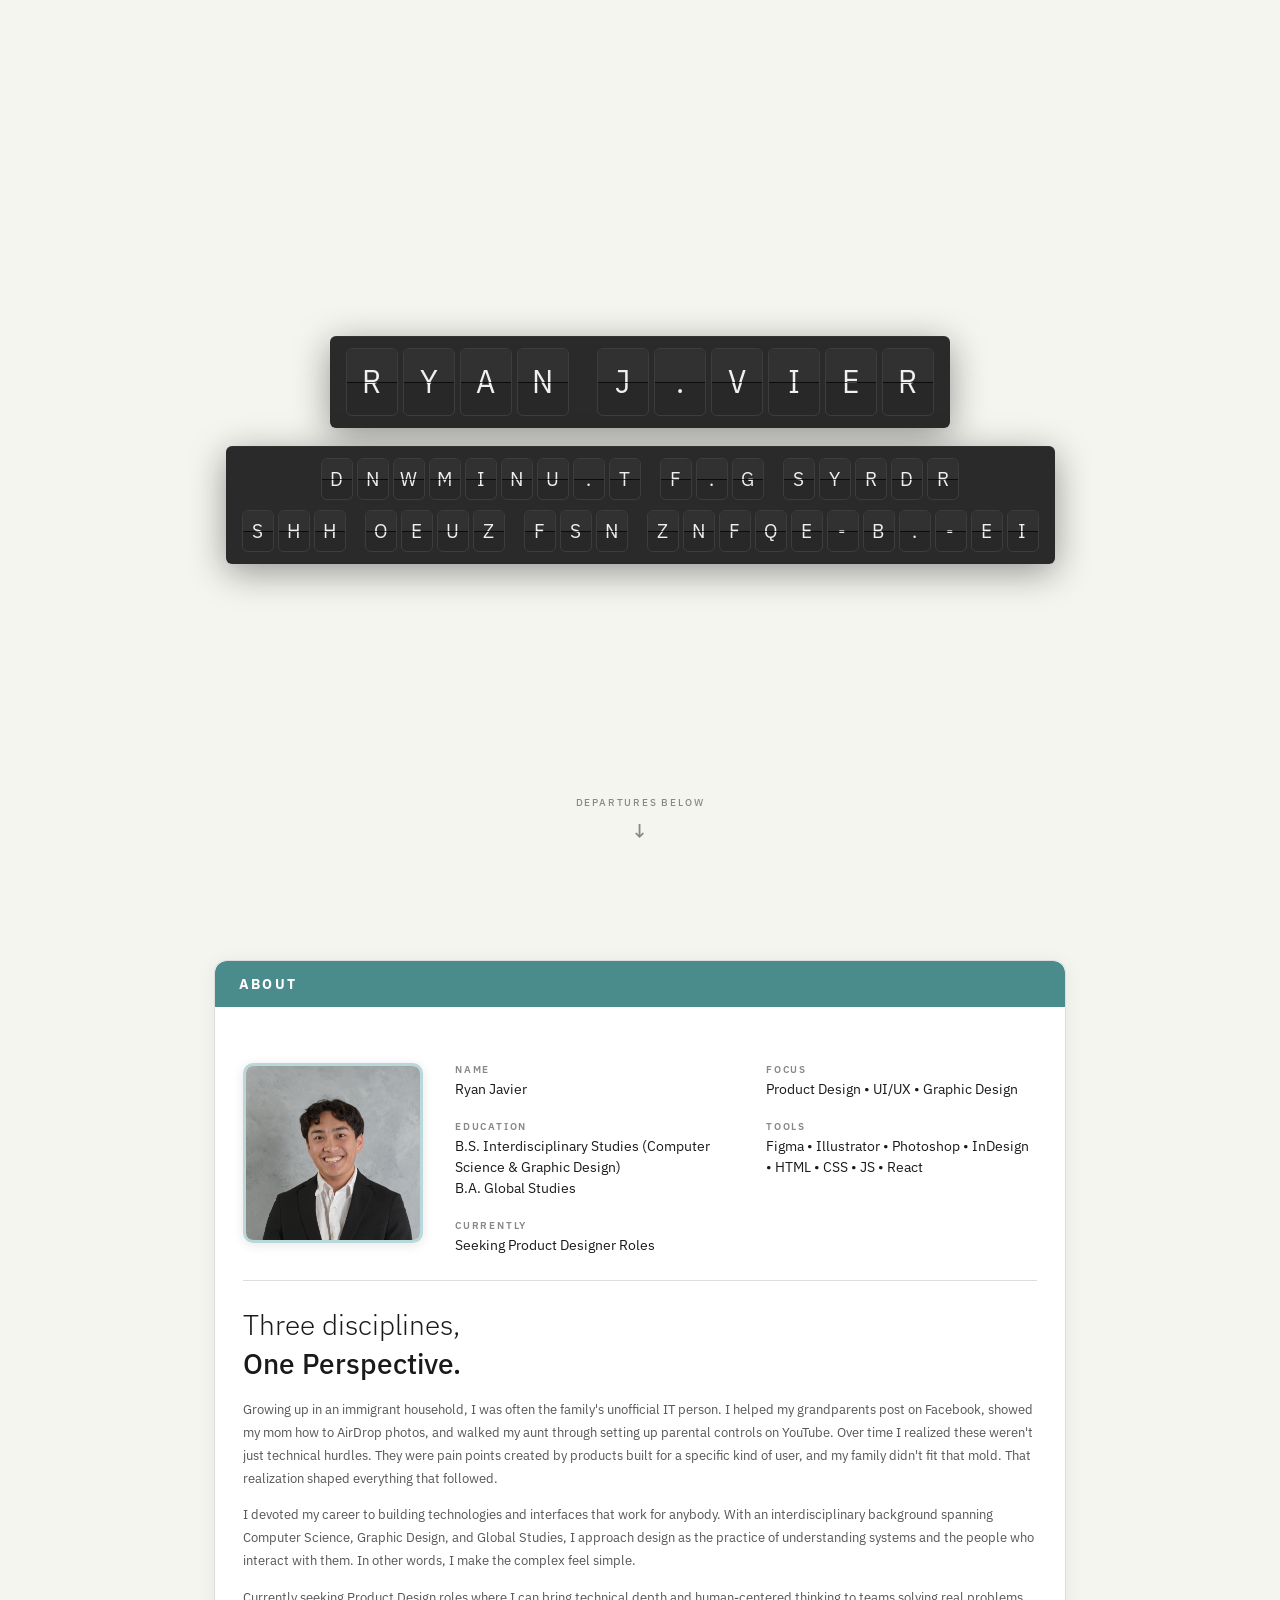
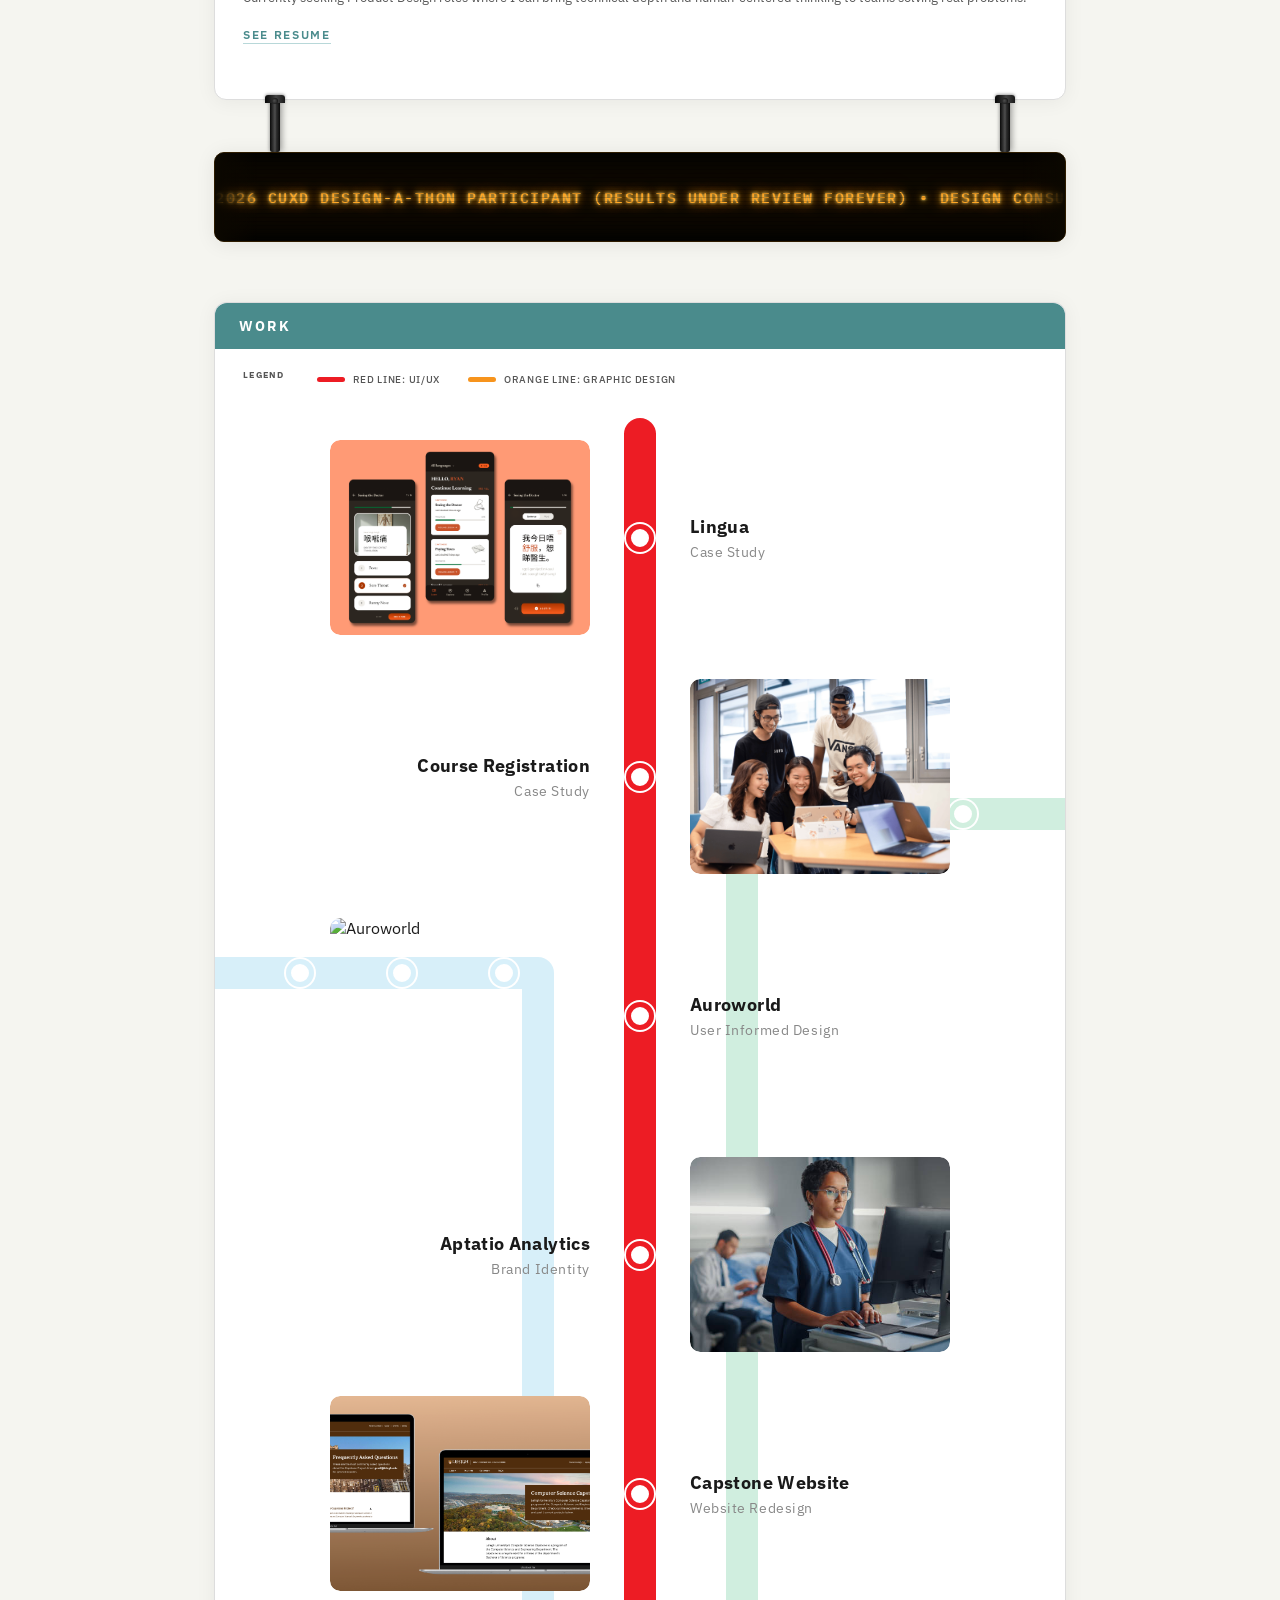
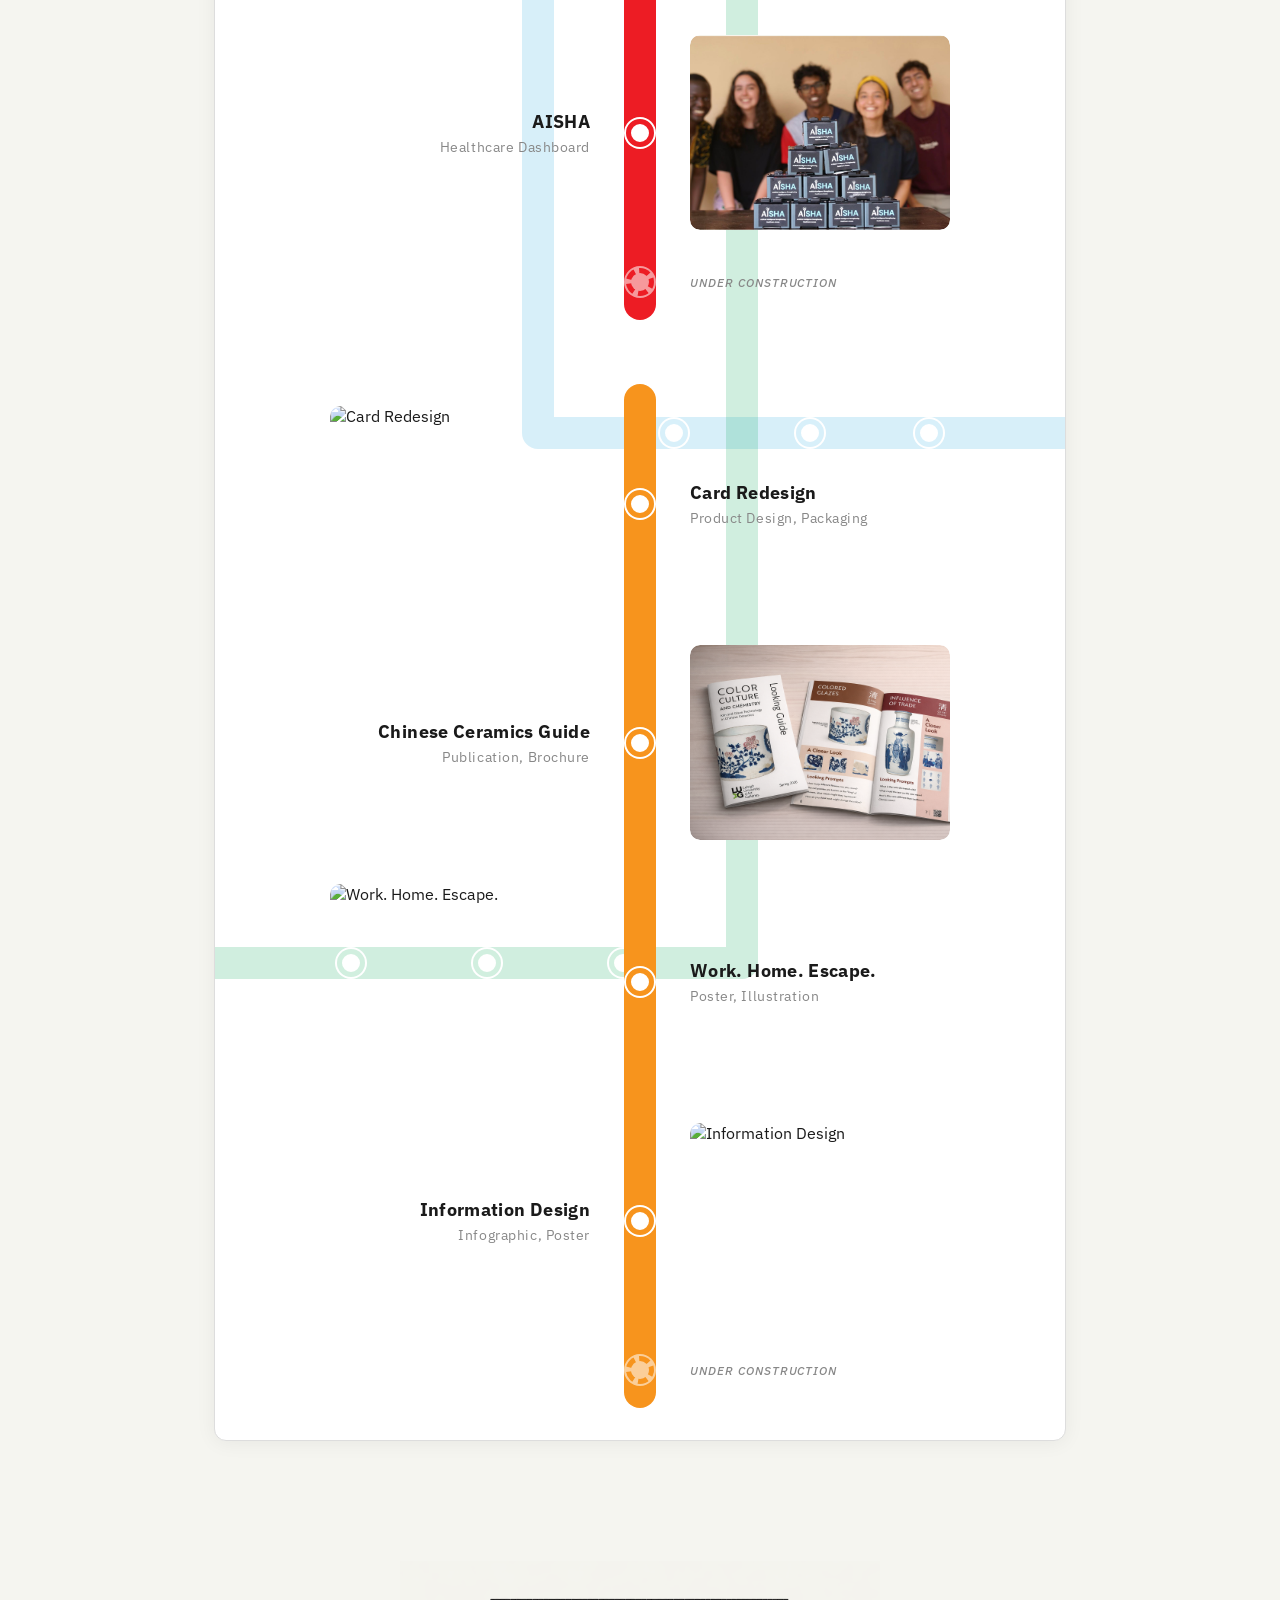
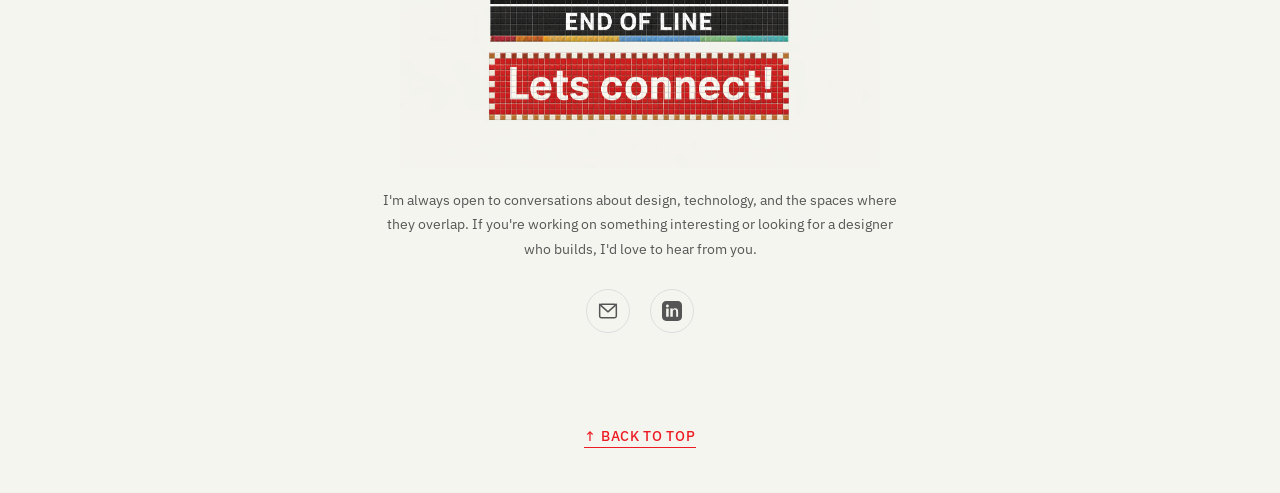
==== commit d3f319ac: "revised capstone website page" ====
--- a/index.html
+++ b/index.html
@@ -387,5 +387,10 @@
 
   <script src="js/flipboard.js"></script>
   <script src="js/main.js"></script>
+
+  <div style="text-align:center; padding: 2rem 0 3rem; font-family: 'IBM Plex Sans', sans-serif;">
+    <a href="#" style="color: #ED1C24; text-decoration: none; font-size: 0.875rem; font-weight: 500; letter-spacing: 0.05em; text-transform: uppercase; border-bottom: 1px solid #ED1C24; padding-bottom: 2px;">↑ Back to Top</a>
+  </div>
+
 </body>
 </html>
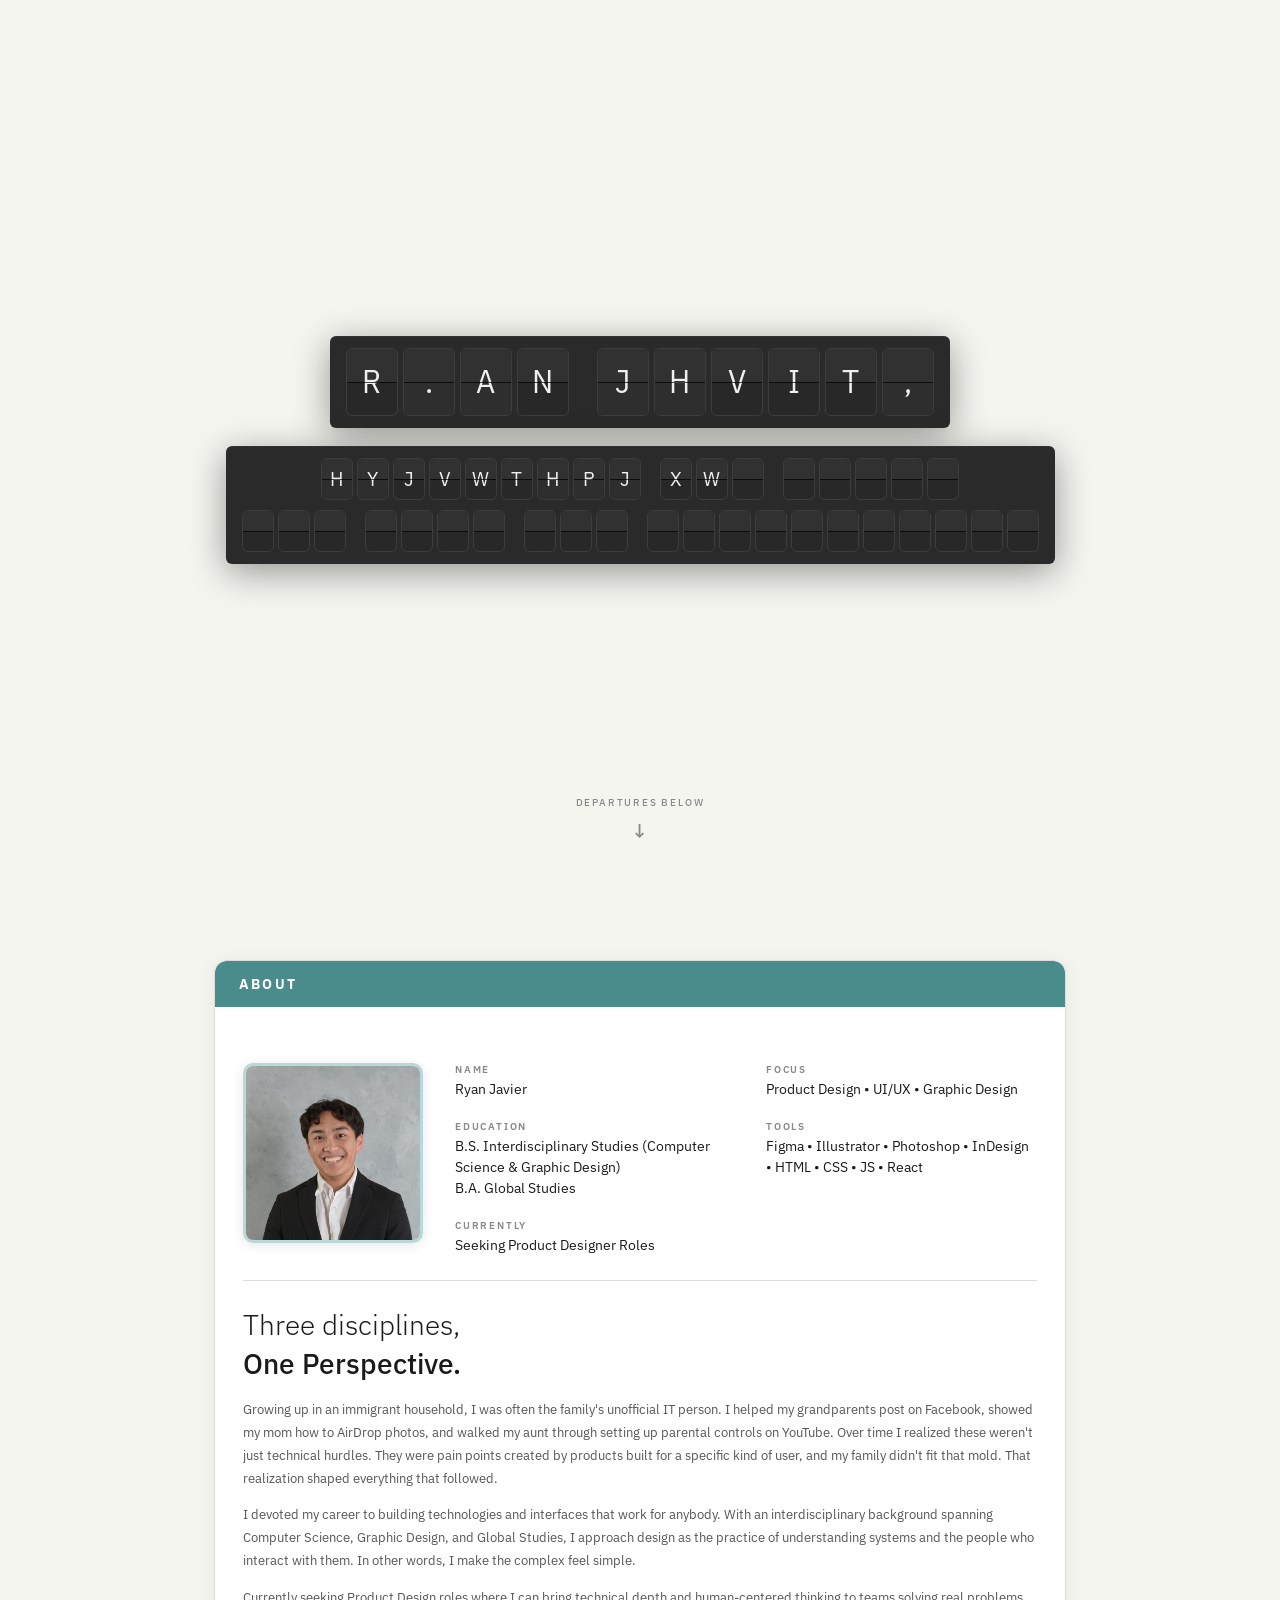
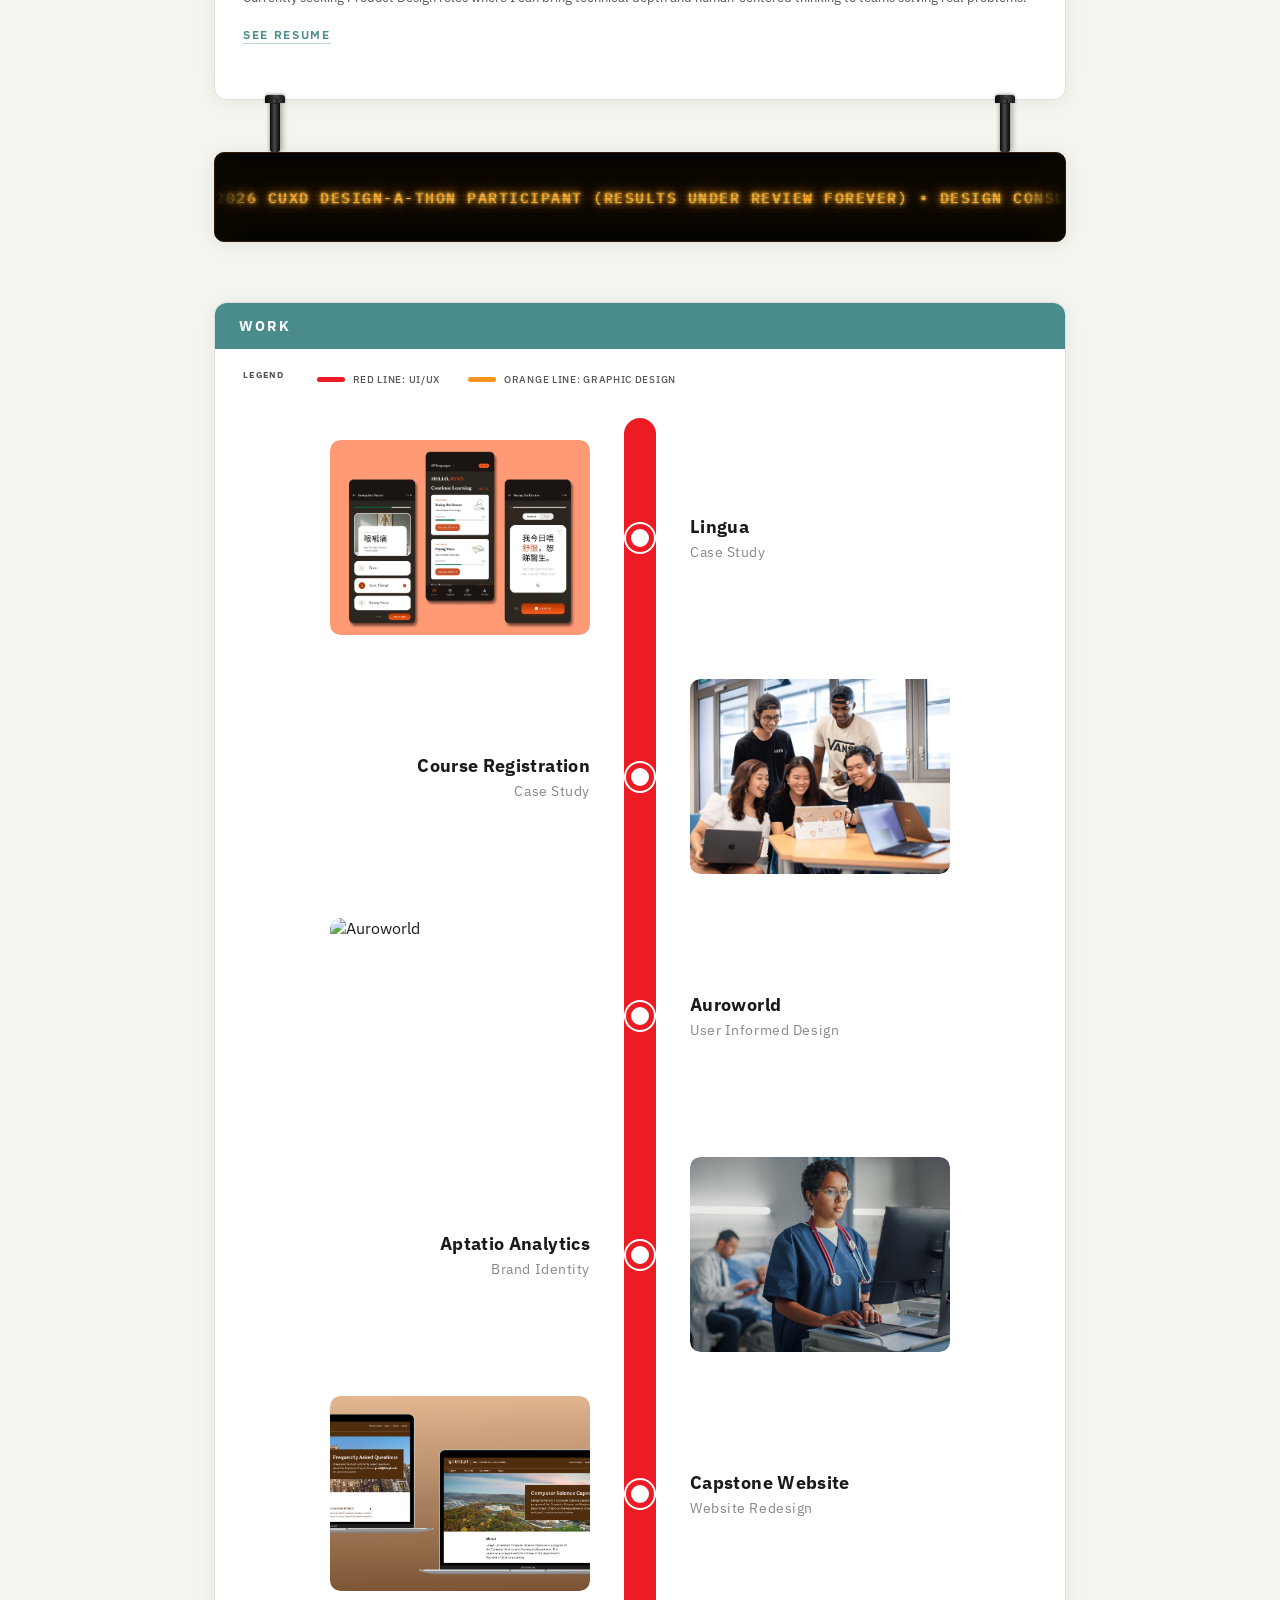
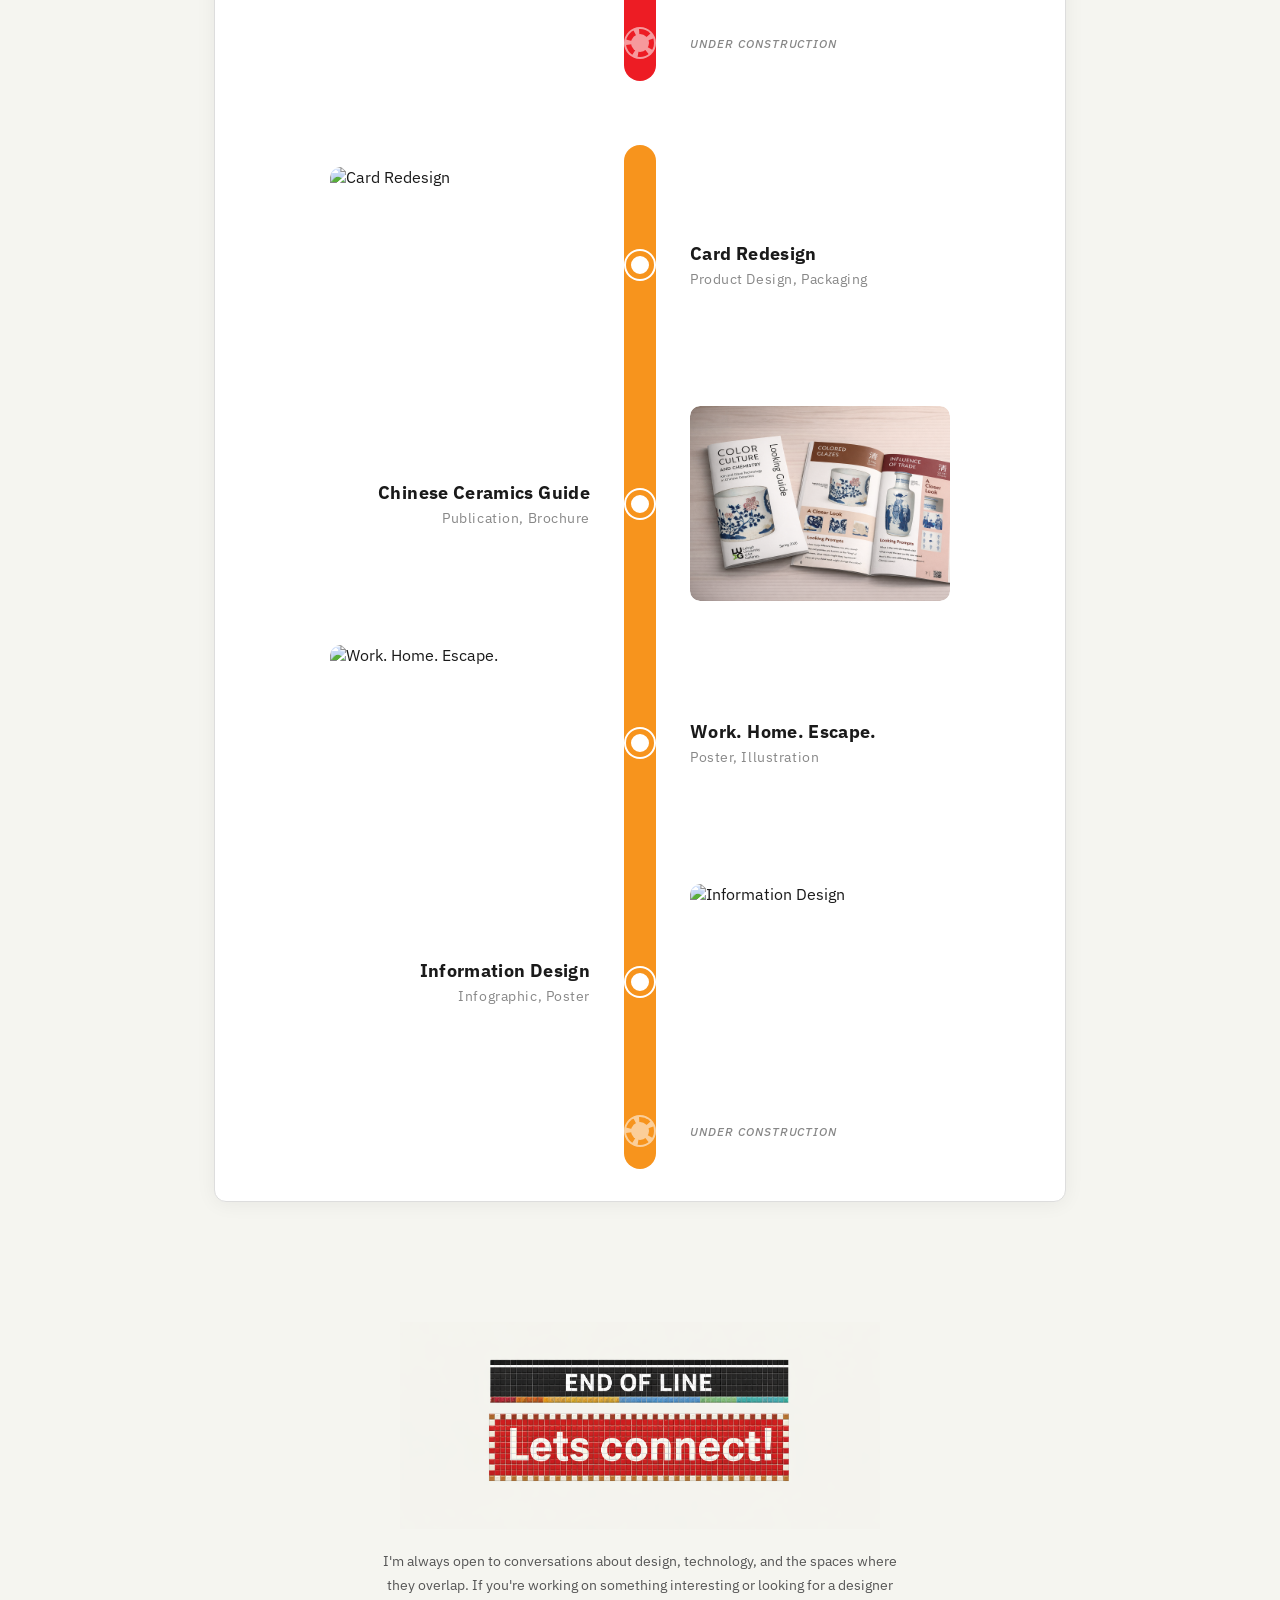
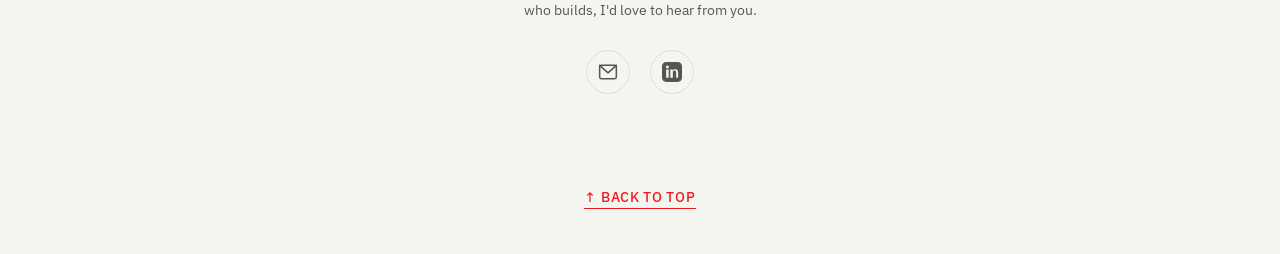
==== commit e94cd2b0: "AISHA removed and blue and green lines removed" ====
--- a/index.html
+++ b/index.html
@@ -100,41 +100,6 @@
 
       <div class="timeline-section">
 
-        <!-- Decorative background lines (behind red/orange) -->
-        <svg class="timeline-bg-svg" aria-hidden="true"
-             viewBox="0 0 100 100" preserveAspectRatio="none">
-          <!-- Blue: enters from left, turns 90° down, exits right -->
-          <polyline class="timeline-bg-line timeline-bg-blue"
-                    points="0,22 38,22 38,62 100,62" />
-          <!-- Green: enters from right, turns 90° down, exits left -->
-          <polyline class="timeline-bg-line timeline-bg-green"
-                    points="100,16 62,16 62,82 0,82" />
-        </svg>
-
-        <!-- Blue line ghost stops (no corners) -->
-        <div class="bg-stop bg-stop-blue" style="top:22%;left:10%"></div>
-        <div class="bg-stop bg-stop-blue" style="top:22%;left:22%"></div>
-        <div class="bg-stop bg-stop-blue" style="top:22%;left:34%"></div>
-        <div class="bg-stop bg-stop-blue" style="top:34%;left:50%"></div>
-        <div class="bg-stop bg-stop-blue" style="top:46%;left:50%"></div>
-        <div class="bg-stop bg-stop-blue" style="top:56%;left:50%"></div>
-        <div class="bg-stop bg-stop-blue" style="top:62%;left:54%"></div>
-        <div class="bg-stop bg-stop-blue" style="top:62%;left:70%"></div>
-        <div class="bg-stop bg-stop-blue" style="top:62%;left:84%"></div>
-
-        <!-- Green line ghost stops (no corners) -->
-        <div class="bg-stop bg-stop-green" style="top:16%;left:88%"></div>
-        <div class="bg-stop bg-stop-green" style="top:16%;left:76%"></div>
-        <div class="bg-stop bg-stop-green" style="top:16%;left:66%"></div>
-        <div class="bg-stop bg-stop-green" style="top:28%;left:50%"></div>
-        <div class="bg-stop bg-stop-green" style="top:40%;left:50%"></div>
-        <div class="bg-stop bg-stop-green" style="top:52%;left:50%"></div>
-        <div class="bg-stop bg-stop-green" style="top:64%;left:50%"></div>
-        <div class="bg-stop bg-stop-green" style="top:74%;left:50%"></div>
-        <div class="bg-stop bg-stop-green" style="top:82%;left:48%"></div>
-        <div class="bg-stop bg-stop-green" style="top:82%;left:32%"></div>
-        <div class="bg-stop bg-stop-green" style="top:82%;left:16%"></div>
-
         <!-- ═══════════════ RED LINE ═══════════════ -->
         <div class="timeline-group" id="red-line-group">
           <div class="timeline-line red"></div>
@@ -227,26 +192,6 @@
               <div class="timeline-card-right">
                 <div class="timeline-title">Capstone Website</div>
                 <div class="timeline-tag">Website Redesign</div>
-              </div>
-            </div>
-          </a>
-
-          <!-- Stop 6: AISHA - text LEFT, image RIGHT -->
-          <a href="pages/aisha.html" class="timeline-stop-link">
-            <div class="timeline-stop clickable">
-              <div class="timeline-card-left">
-                <div class="timeline-title">AISHA</div>
-                <div class="timeline-tag">Healthcare Dashboard</div>
-              </div>
-              <div class="timeline-dot-col">
-                <div class="timeline-dot"></div>
-              </div>
-              <div class="timeline-card-right">
-                <div class="timeline-thumb" style="background:none;overflow:hidden;">
-                  <img src="photos/AISHA/1756594130944.jpeg"
-                       alt="AISHA"
-                       style="width:100%;height:100%;object-fit:cover;object-position:center;display:block;border-radius:10px;" />
-                </div>
               </div>
             </div>
           </a>
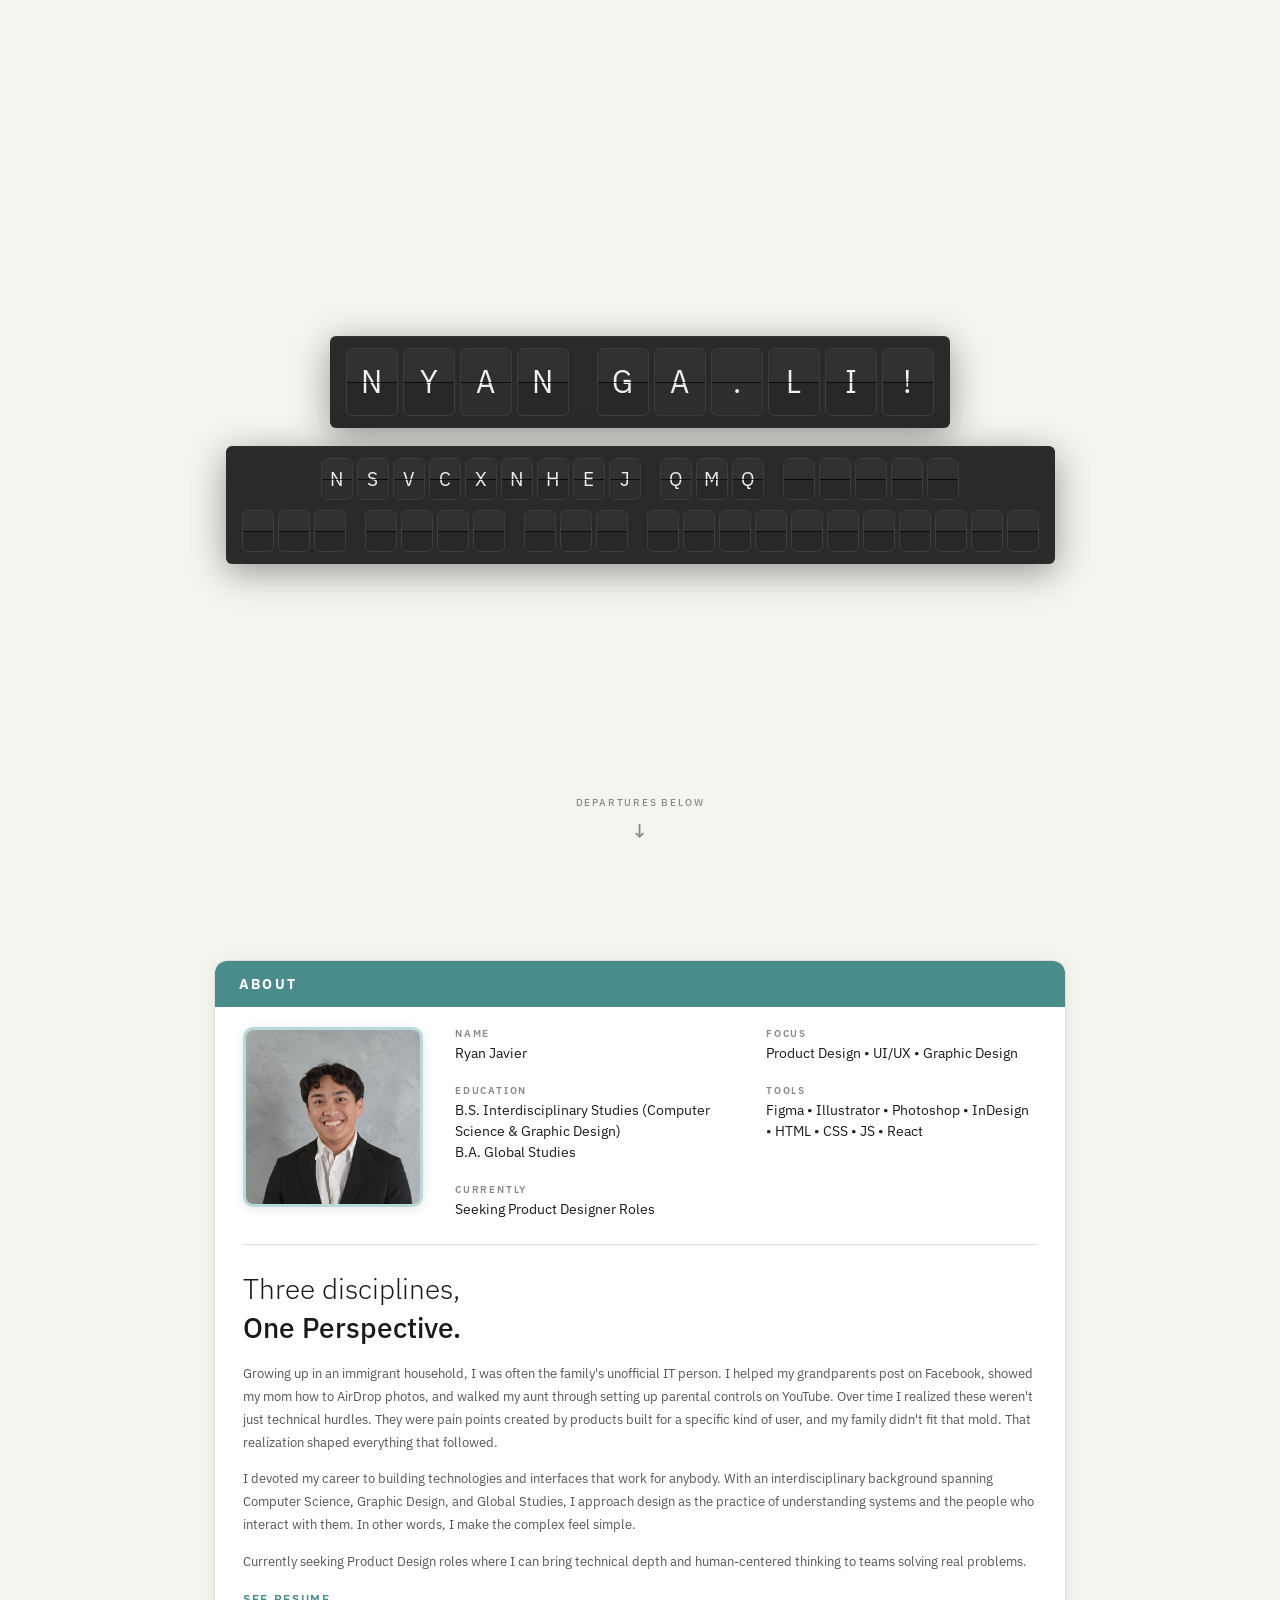
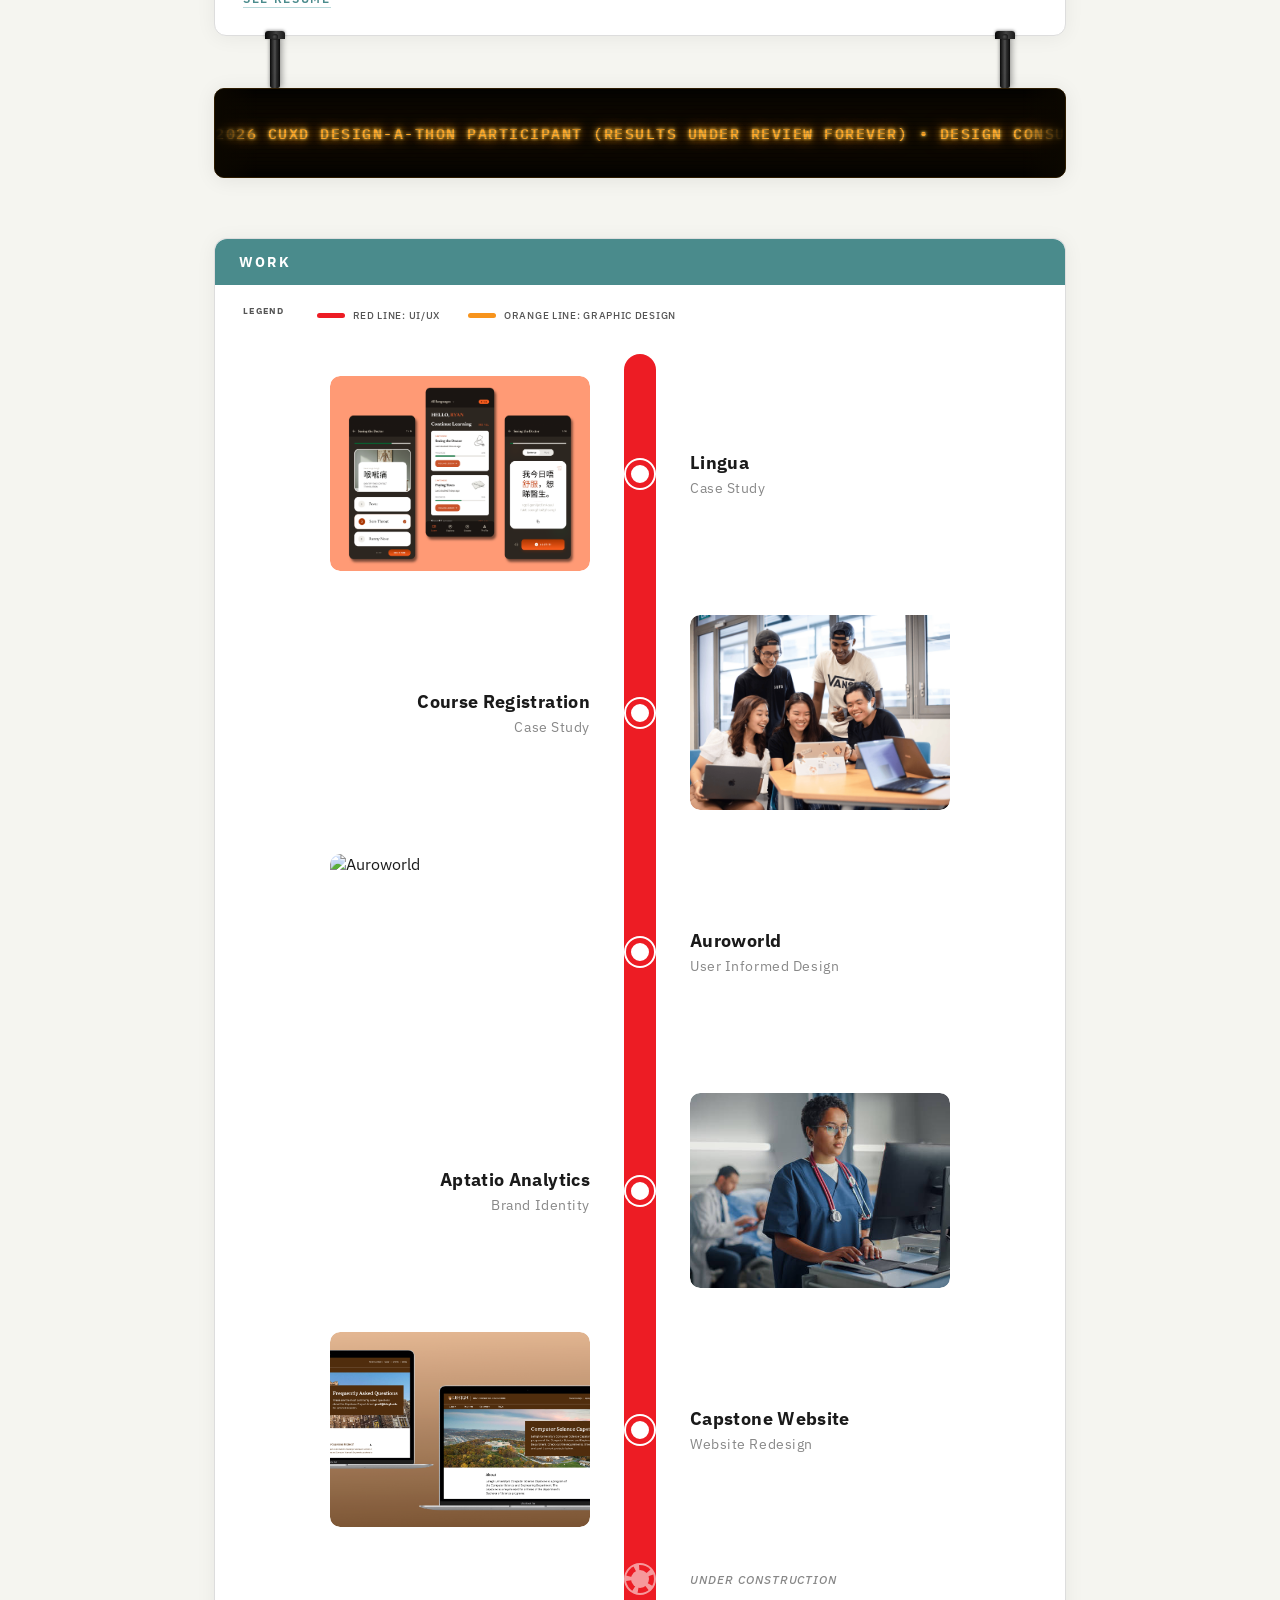
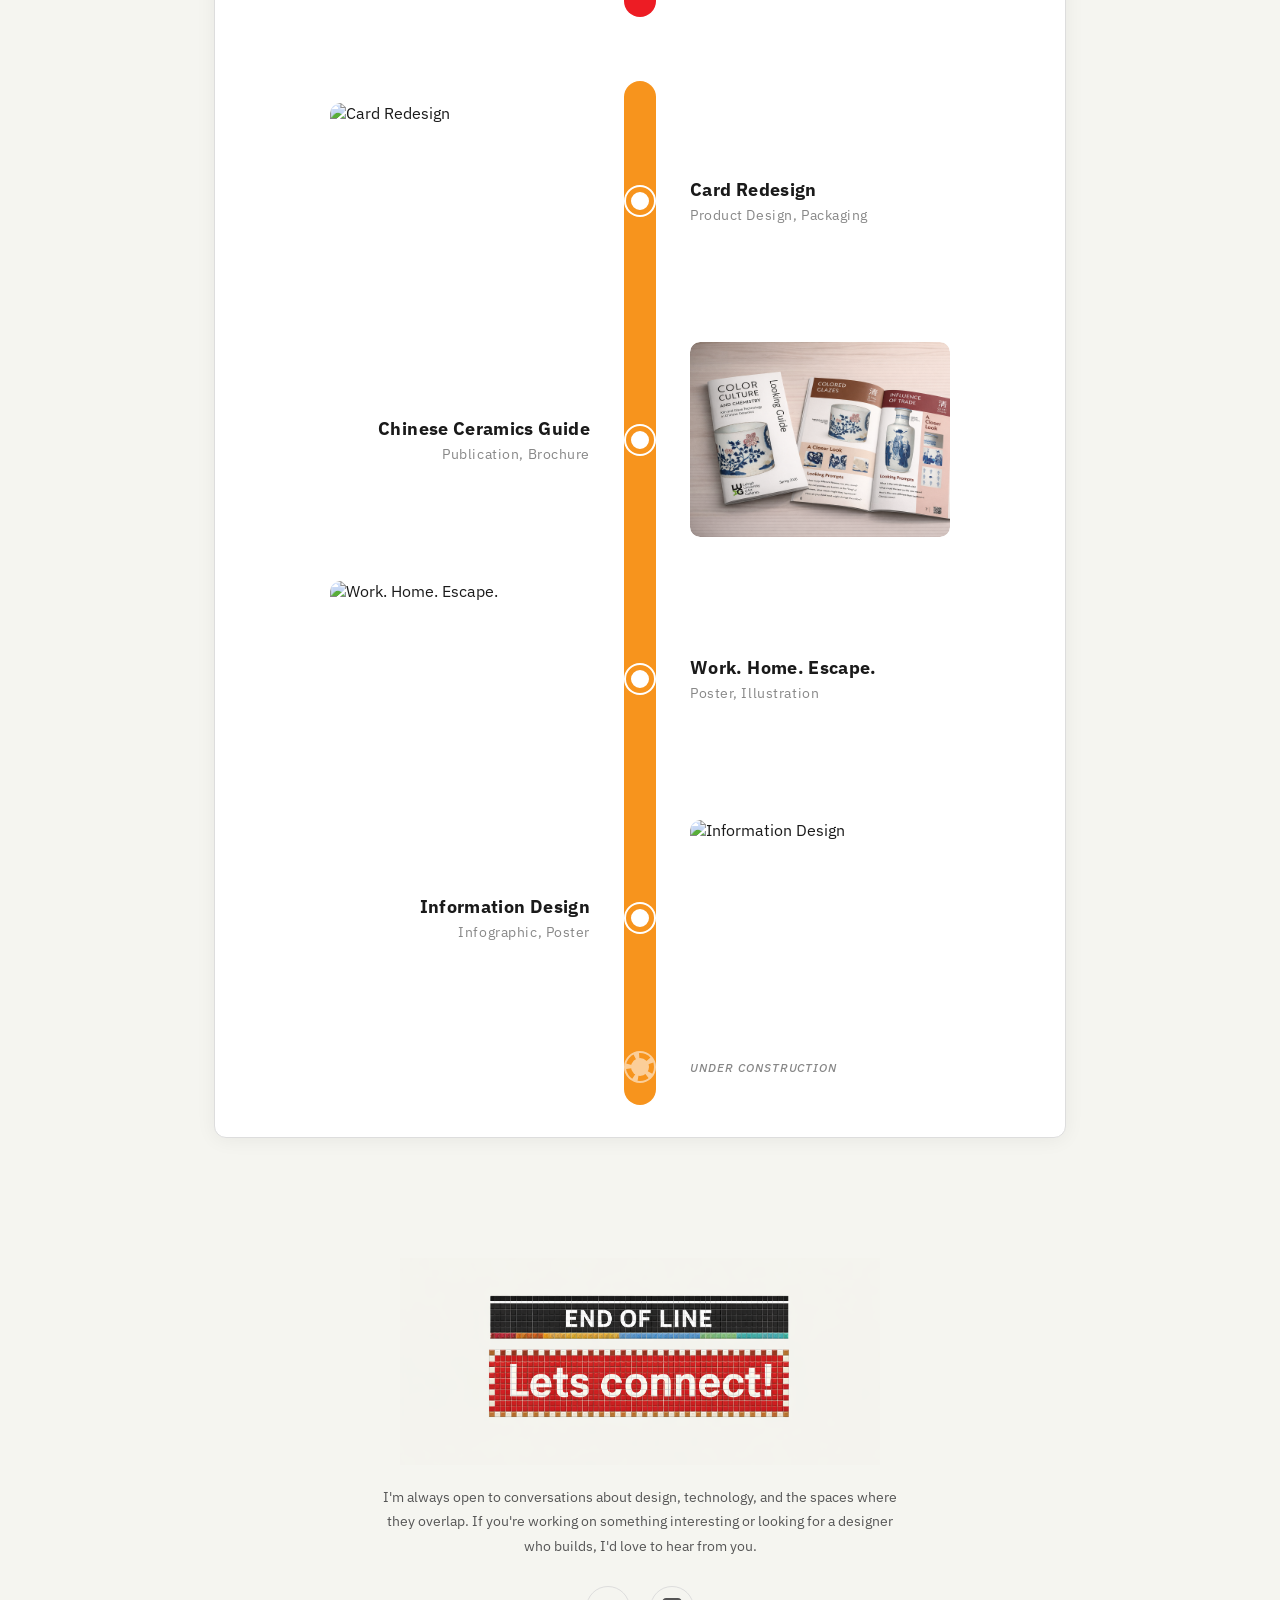
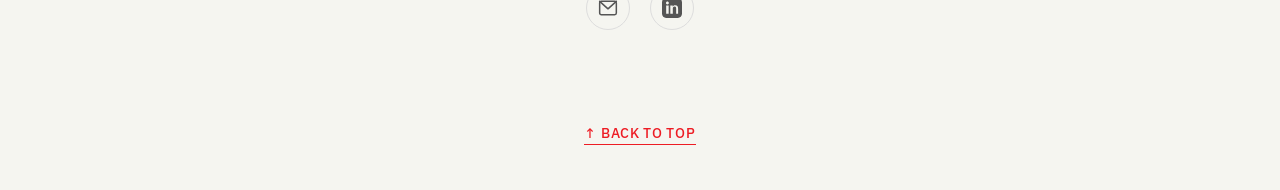
==== commit b2f3256d: "Revised Resume and callouts" ====
--- a/index.html
+++ b/index.html
@@ -311,7 +311,7 @@
    <!-- ===== CONTACT ===== -->
    <section id="contact">
     <div class="contact-inner">
-      <img src="photos/letsconnect.png" alt="End of Line — Lets connect!" class="contact-hero-img" />
+      <img src="photos/letsconnect.png" alt="End of Line, Lets connect!" class="contact-hero-img" />
 
       <p class="contact-sub">I'm always open to conversations about design, technology, and the spaces where they overlap. If you're working on something interesting or looking for a designer who builds, I'd love to hear from you.</p>
       <div class="contact-links">
--- a/css/style.css
+++ b/css/style.css
@@ -363,14 +363,13 @@
   .about-body {
     display: flex;
     flex-direction: column;
-    padding: 28px 0;
   }
   .about-top-row {
     display: grid;
     grid-template-columns: 180px 1fr;
     gap: 32px;
     align-items: start;
-    padding: 28px 28px 24px;
+    padding: 20px 28px 24px;
   }
   .about-portrait-wrap { flex-shrink: 0; }
   .about-portrait {
@@ -1140,7 +1139,7 @@
     .nav-links  { gap: 20px; }
 
     /* About: stack on small screens */
-    .about-top-row { grid-template-columns: 1fr; padding: 20px 20px 20px; }
+    .about-top-row { grid-template-columns: 1fr; padding: 16px 20px 20px; }
     .about-portrait { width: 100%; height: auto; aspect-ratio: 1 / 1; }
     .about-info-grid { grid-template-columns: 1fr; }
     .about-divider-h { margin: 0 20px; }
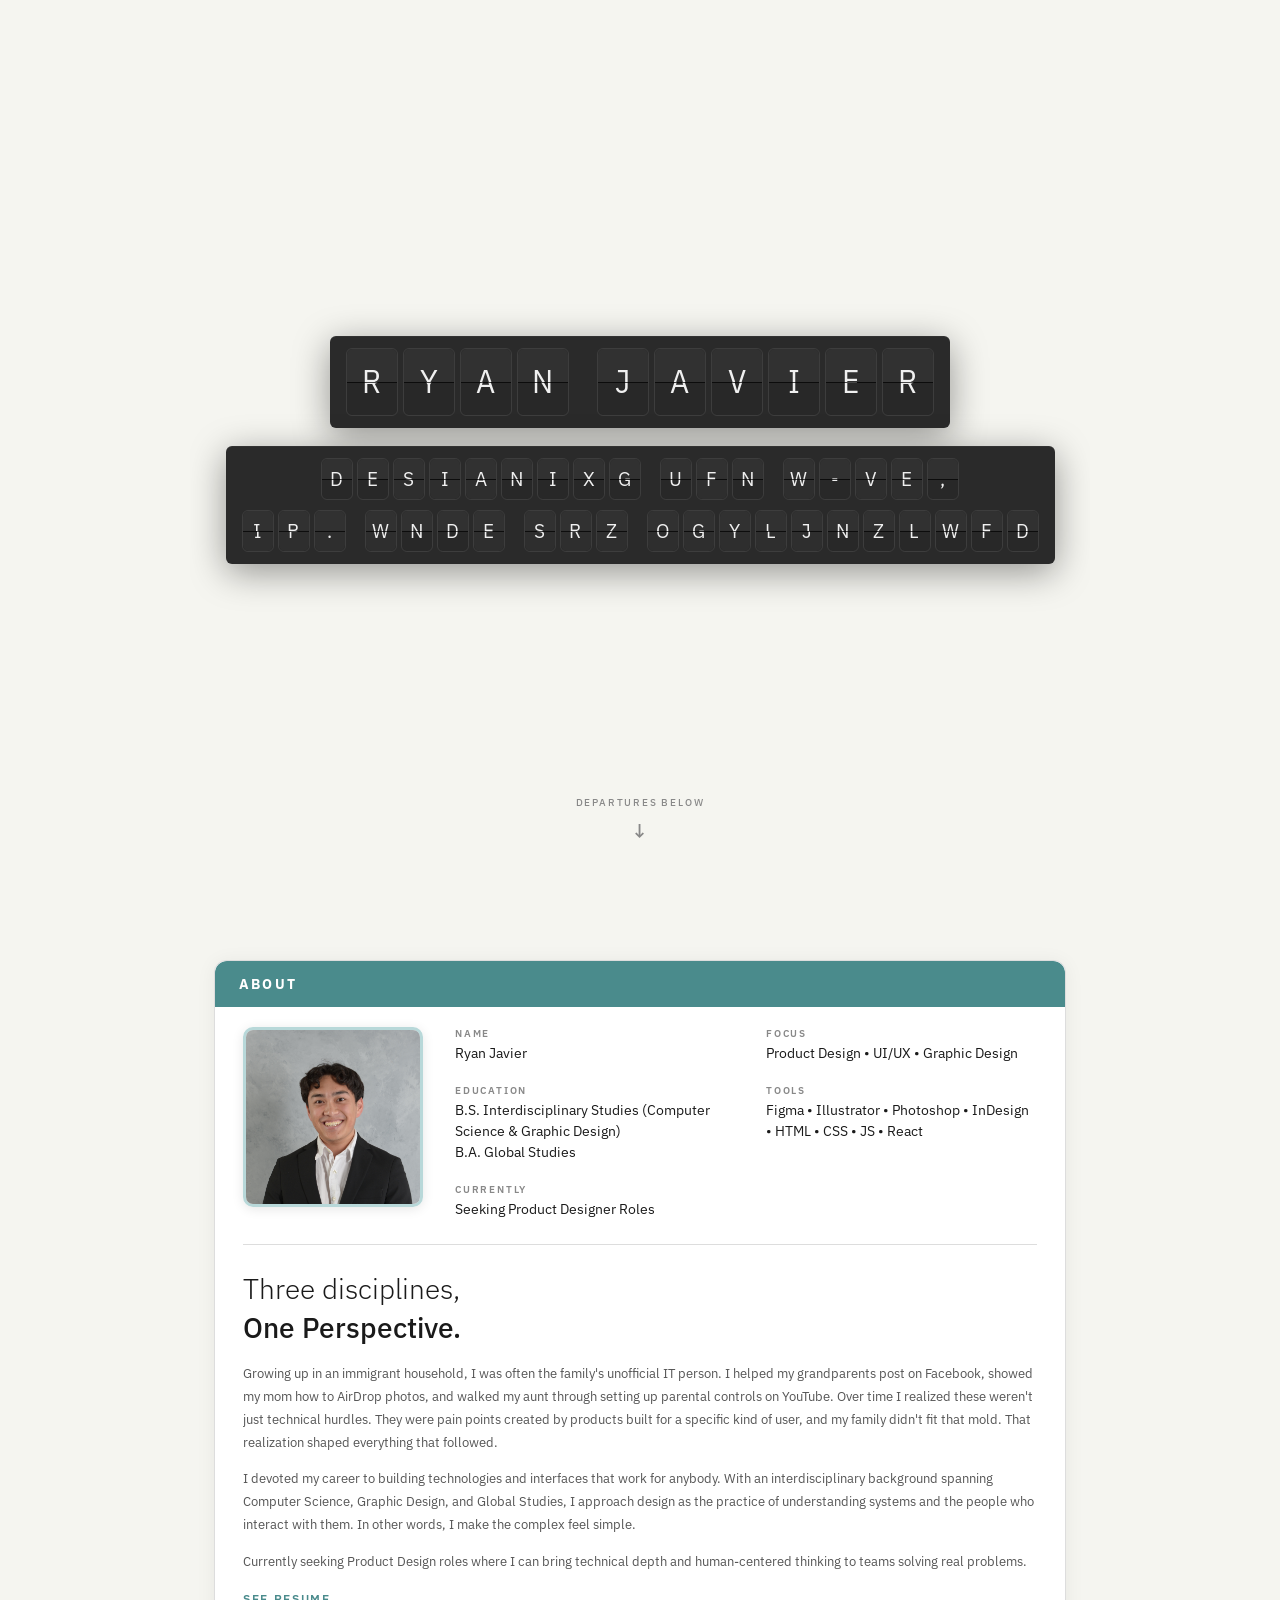
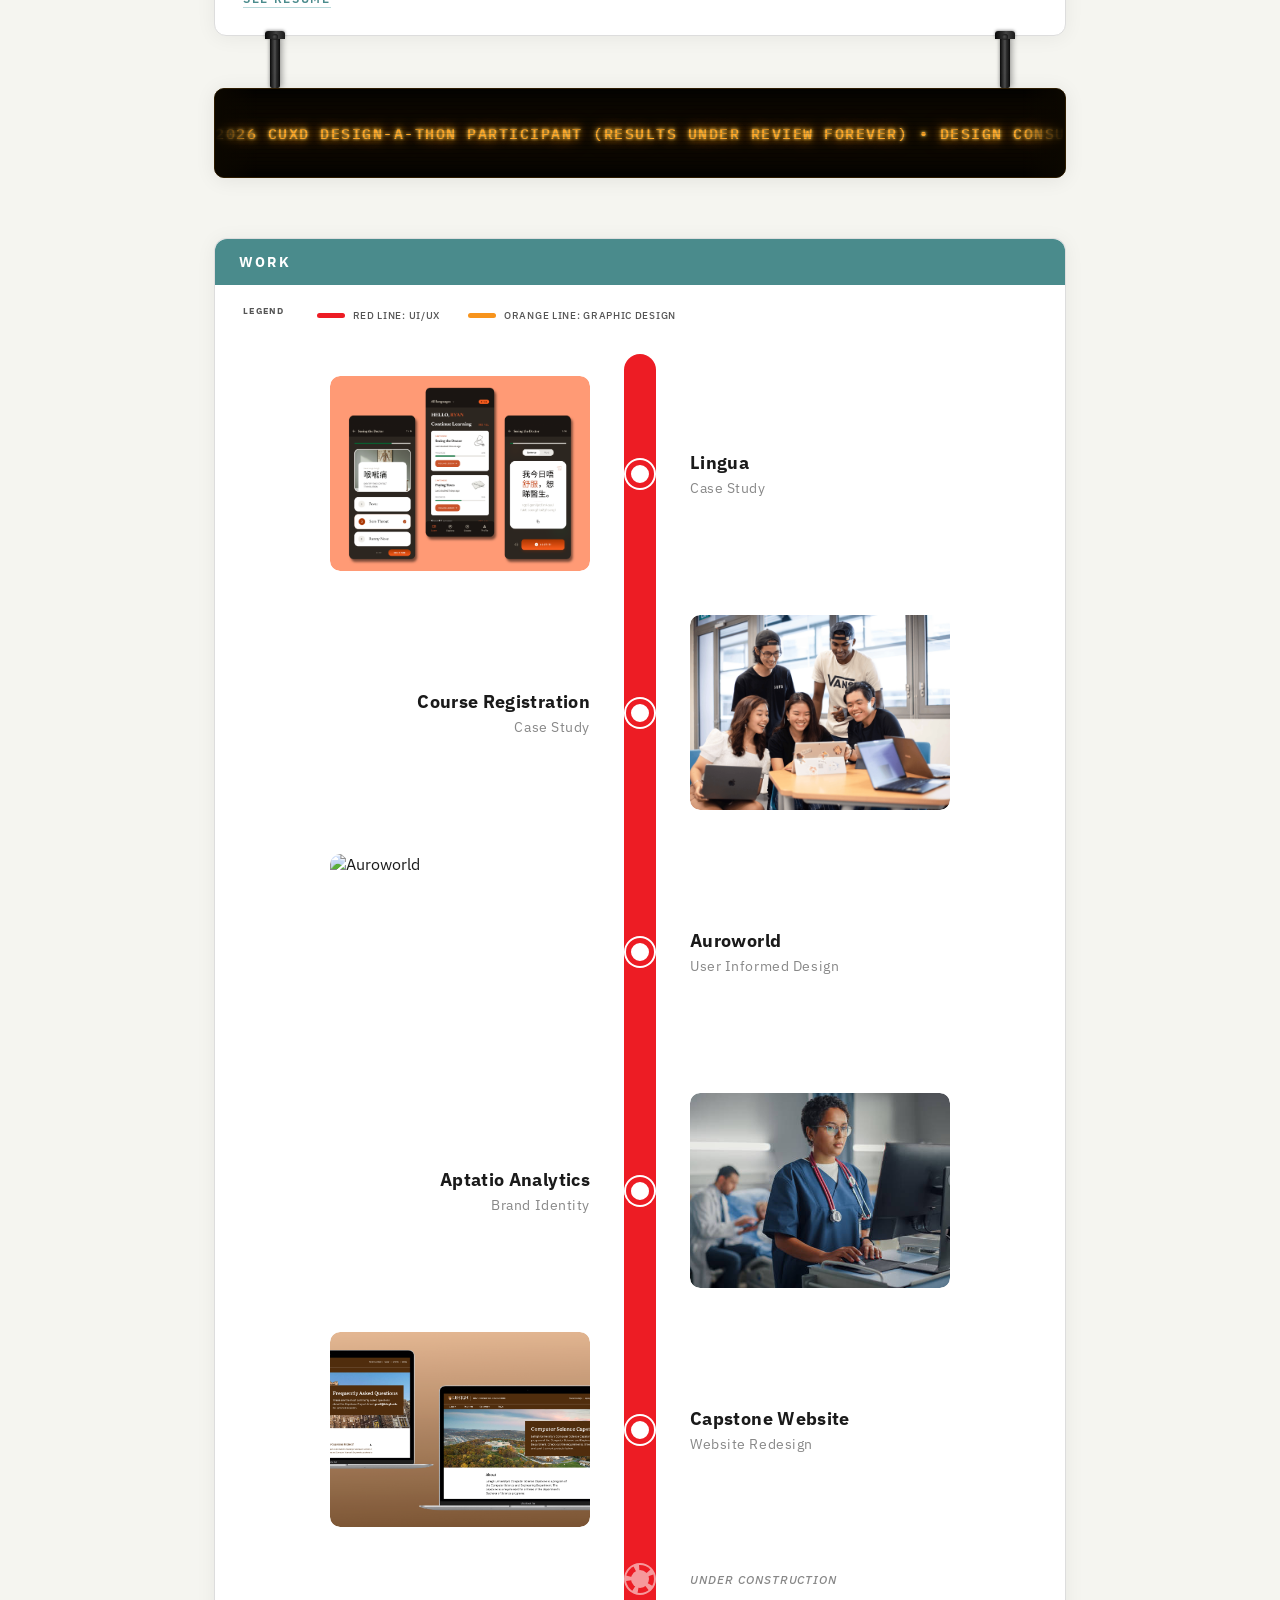
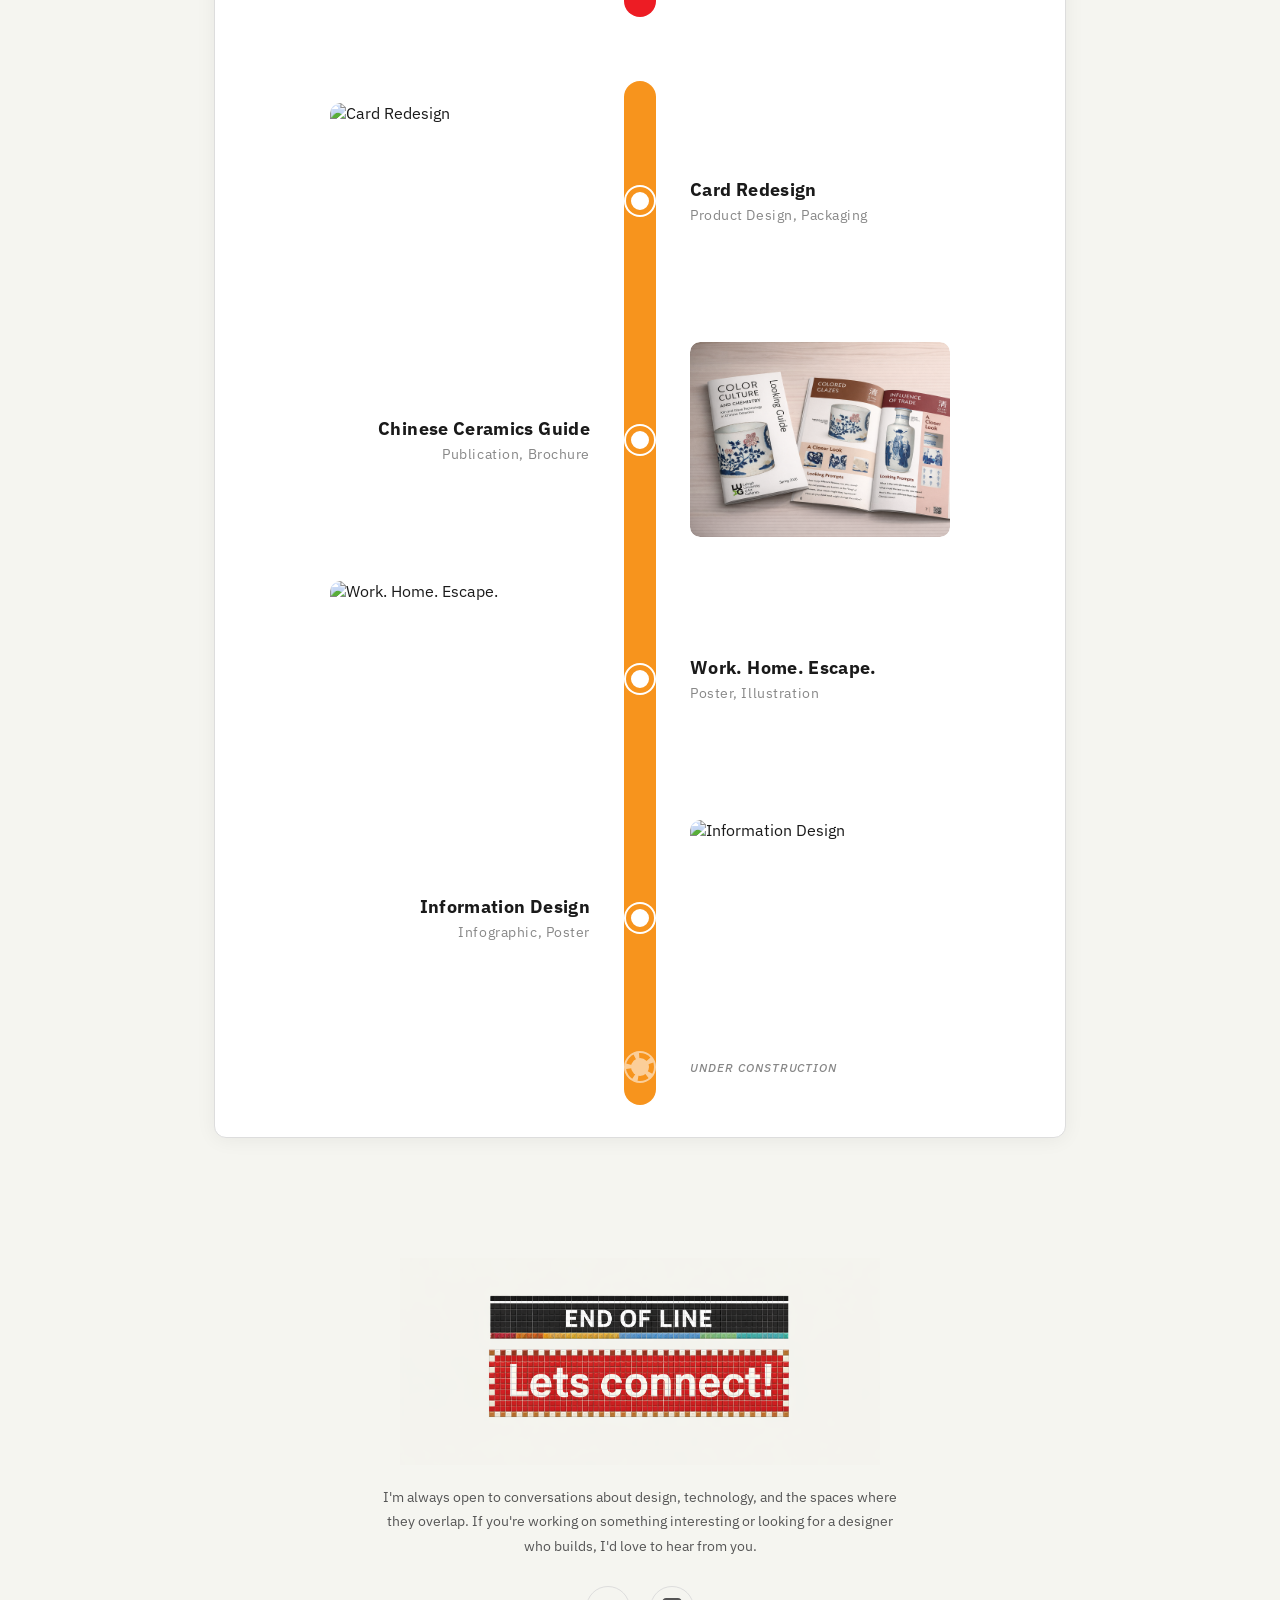
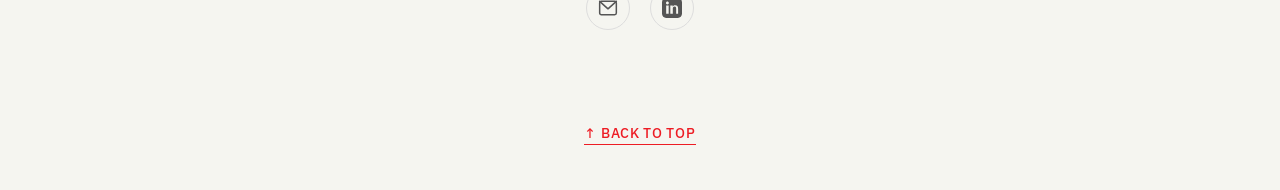
==== commit ccb80eff: "Added Google Analytics" ====
--- a/index.html
+++ b/index.html
@@ -1,6 +1,15 @@
 <!DOCTYPE html>
 <html lang="en">
 <head>
+  <!-- Google tag (gtag.js) -->
+  <script async src="https://www.googletagmanager.com/gtag/js?id=G-HBSS0Z2Q48"></script>
+  <script>
+    window.dataLayer = window.dataLayer || [];
+    function gtag(){dataLayer.push(arguments);}
+    gtag('js', new Date());
+
+    gtag('config', 'G-HBSS0Z2Q48');
+  </script>
   <meta charset="UTF-8" />
   <meta name="viewport" content="width=device-width, initial-scale=1.0"/>
   <title>Ryan Javier's Portfolio</title>
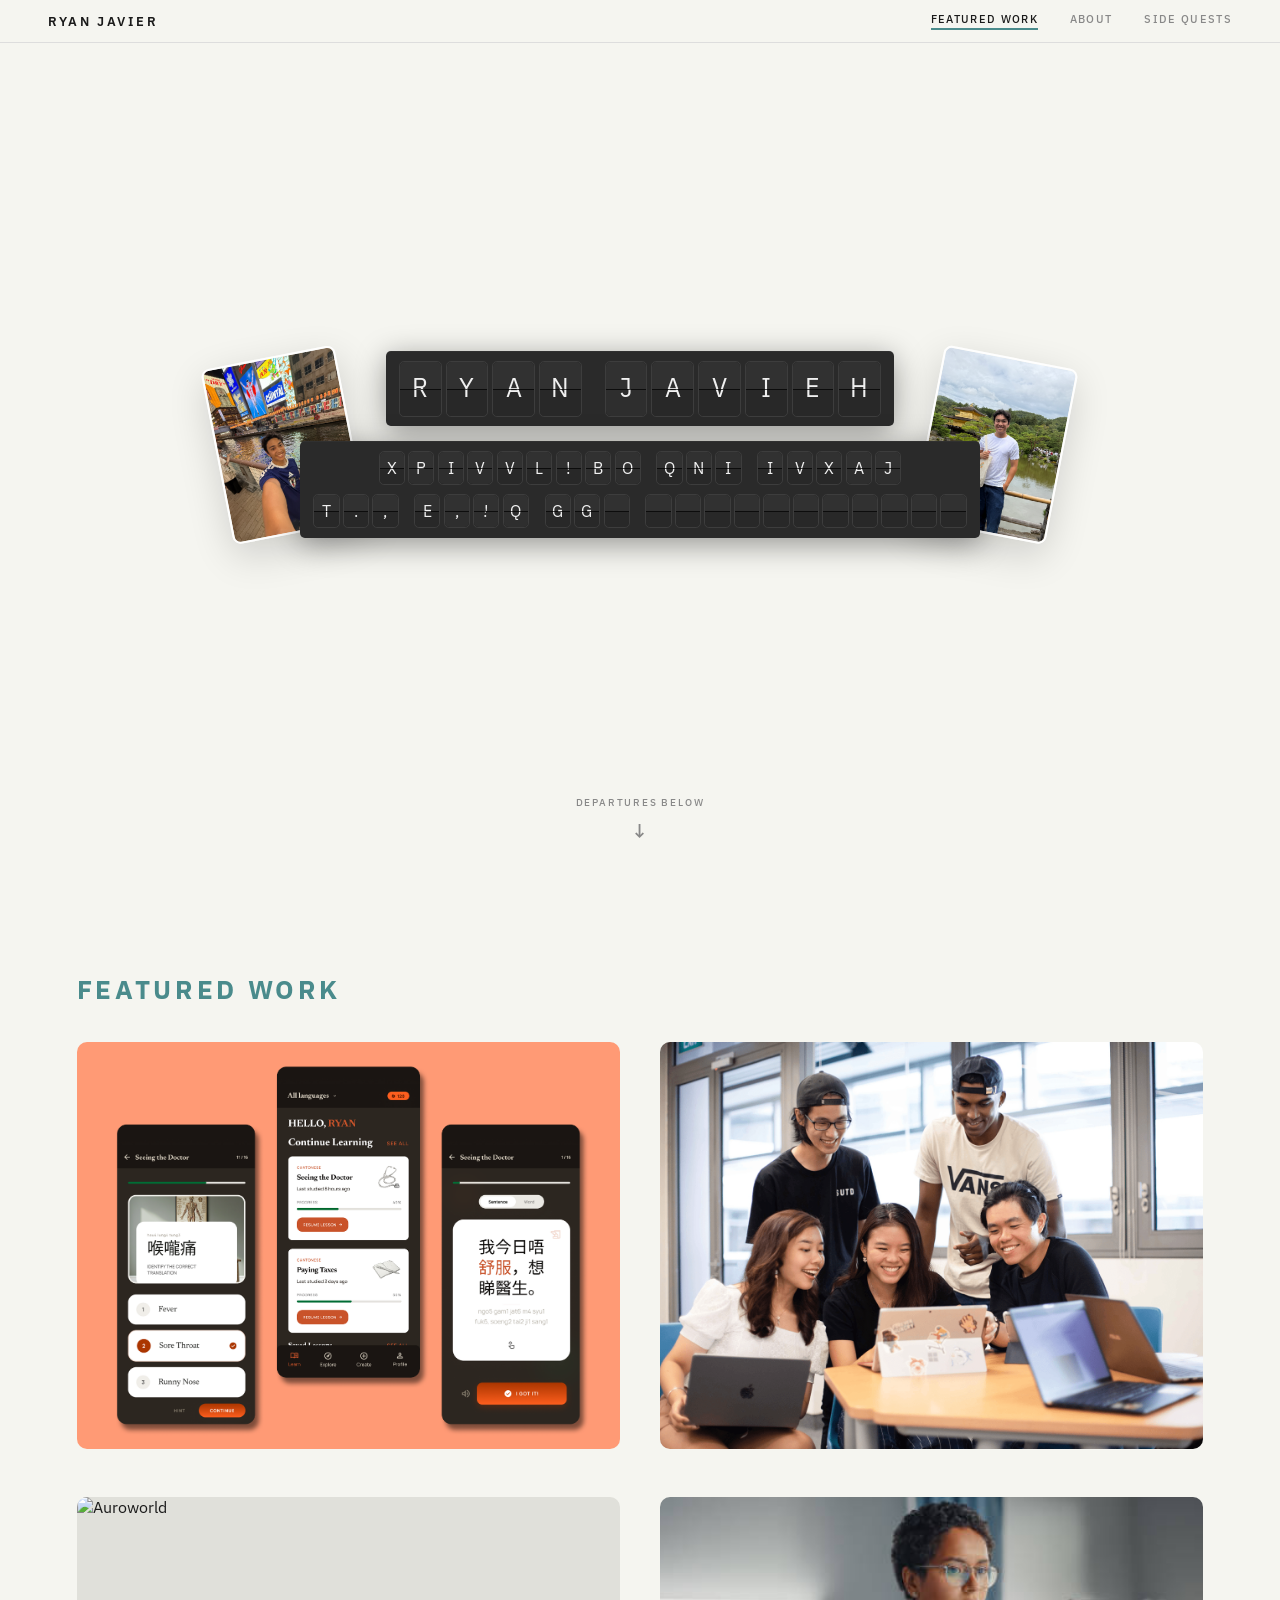
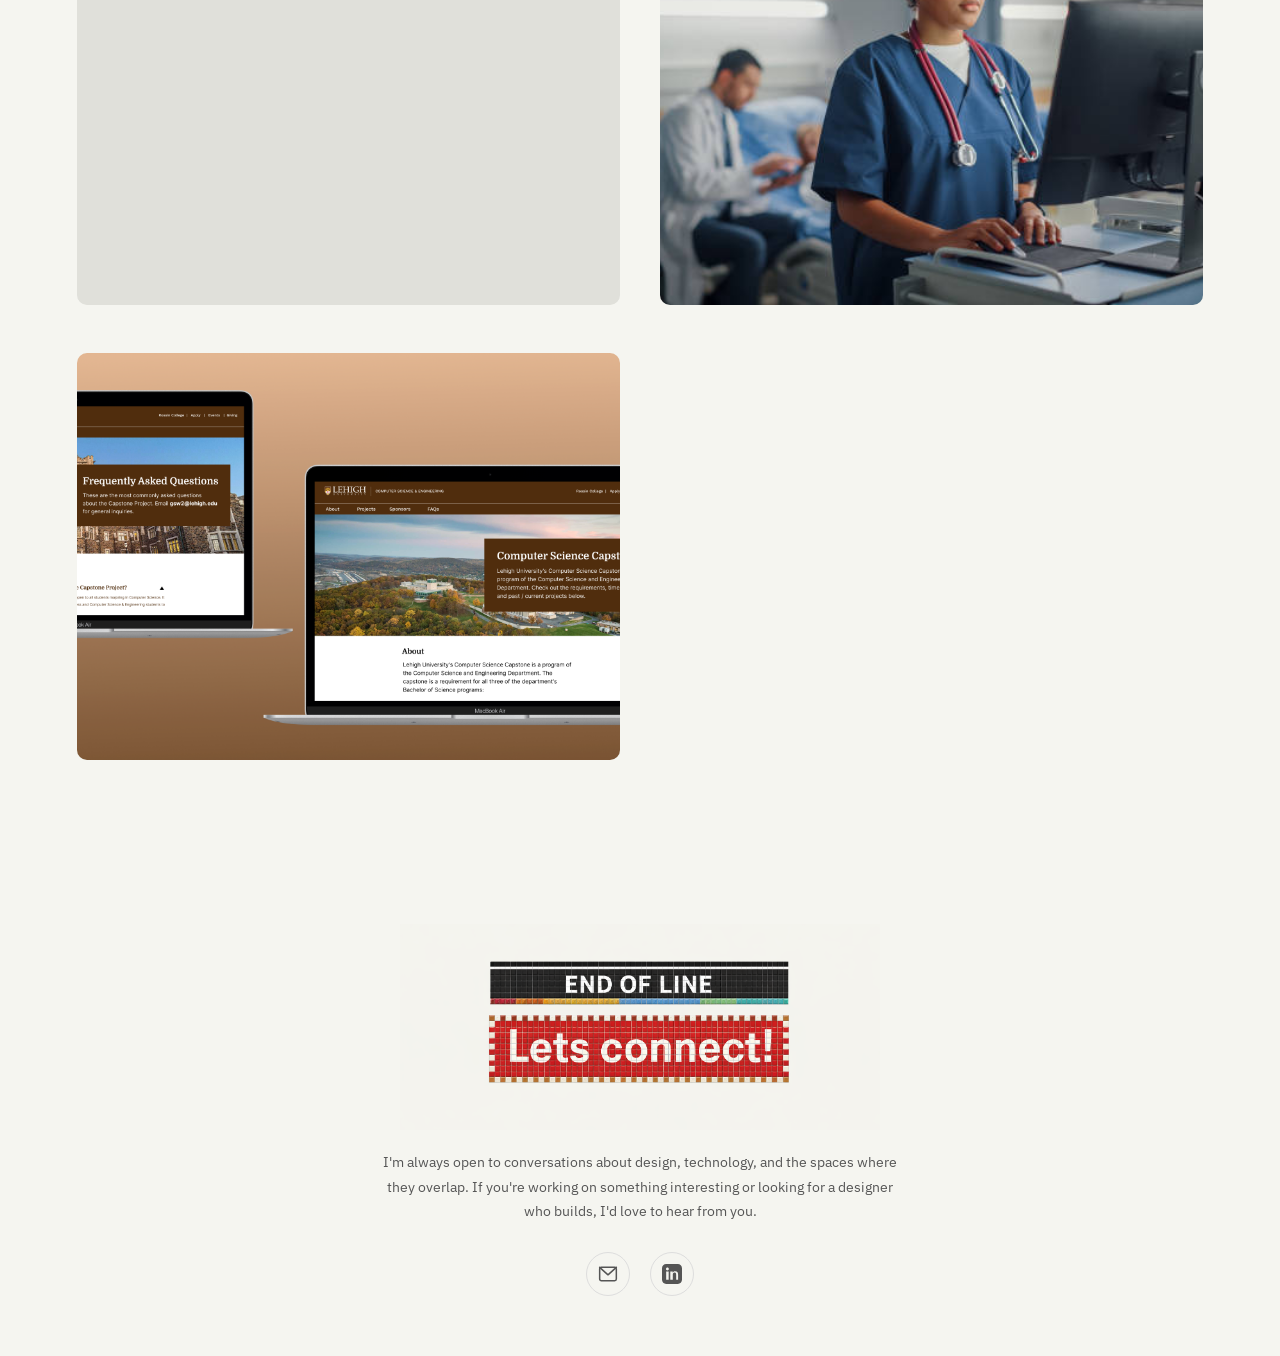
==== commit 5ebd6149: "Restructure" ====
--- a/index.html
+++ b/index.html
@@ -19,306 +19,109 @@
   <link rel="preconnect" href="https://fonts.gstatic.com" crossorigin>
   <link href="https://fonts.googleapis.com/css2?family=IBM+Plex+Mono:wght@400;500&family=IBM+Plex+Sans:ital,wght@0,300;0,400;0,500;0,600;0,700;1,300&display=swap" rel="stylesheet">
 </head>
-<body>
+<body class="landing">
+
+  <nav id="navbar" class="navbar">
+    <div class="nav-inner">
+      <a href="index.html" class="nav-logo">RYAN JAVIER</a>
+      <button type="button" class="nav-hamburger" id="navHamburger" aria-label="Open menu" aria-expanded="false" aria-controls="navLinks">
+        <span></span>
+        <span></span>
+        <span></span>
+      </button>
+      <div class="nav-links" id="navLinks">
+        <a href="index.html" class="nav-link active">FEATURED WORK</a>
+        <a href="about.html" class="nav-link">ABOUT</a>
+        <a href="side-quests.html" class="nav-link">SIDE QUESTS</a>
+      </div>
+    </div>
+  </nav>
+
   <section id="hero">
-    <div class="flipboard-wrapper">
-      <div class="flipboard" id="flipboard-name">
-        <div class="flip-row" id="flip-name"></div>
-        <div class="flip-row" id="flip-name-2"></div>
-      </div>
-      <div class="flipboard tagline-board" id="flipboard-tagline">
-        <div class="flip-row" id="flip-tagline-1"></div>
-        <div class="flip-row" id="flip-tagline-2"></div>
-        <div class="flip-row" id="flip-tagline-3"></div>
+    <div class="hero-stage">
+      <div class="hero-composition">
+        <img src="photos/Ryan1.JPG" alt="Ryan Javier" class="hero-photo hero-photo-1" />
+        <div class="flipboard-wrapper">
+          <div class="flipboard" id="flipboard-name">
+            <div class="flip-row" id="flip-name"></div>
+            <div class="flip-row" id="flip-name-2"></div>
+          </div>
+          <div class="flipboard tagline-board" id="flipboard-tagline">
+            <div class="flip-row" id="flip-tagline-1"></div>
+            <div class="flip-row" id="flip-tagline-2"></div>
+            <div class="flip-row" id="flip-tagline-3"></div>
+          </div>
+        </div>
+        <img src="photos/Ryan2.JPG" alt="Ryan Javier" class="hero-photo hero-photo-2" />
       </div>
     </div>
     <div class="departures-label">
       <span>DEPARTURES BELOW</span>
-      <a href="#about" class="bounce-arrow" id="bounceArrow" aria-label="Scroll to About section">↓</a>
-    </div>
-  </section>
-  <nav id="navbar" class="navbar hidden">
-    <div class="nav-inner">
-      <span class="nav-logo">RYAN JAVIER</span>
-      <div class="nav-links">
-        <a href="#about" class="nav-link" data-section="about">ABOUT</a>
-        <a href="#work" class="nav-link active" data-section="work">WORK</a>
-        <a href="#contact" class="nav-link" data-section="contact">CONTACT</a>
-      </div>
-    </div>
-  </nav>
-  <section id="about">
-    <div class="section-card">
-      <div class="section-header teal">
-        <h2>ABOUT</h2>
-      </div>
-      <div class="about-body">
-        <!-- Row 1: photo + details -->
-        <div class="about-top-row">
-          <div class="about-portrait-wrap">
-            <img src="photos/Portrait.jpg" alt="Ryan Javier" class="about-portrait" />
-          </div>
-          <div class="about-info-grid">
-            <div class="info-row"><span class="label">NAME</span><span>Ryan Javier</span></div>
-            <div class="info-row"><span class="label">FOCUS</span><span>Product Design • UI/UX • Graphic Design</span></div>
-            <div class="info-row"><span class="label">EDUCATION</span><span>B.S. Interdisciplinary Studies (Computer Science & Graphic Design)<br>B.A. Global Studies</span></div>
-            <div class="info-row"><span class="label">TOOLS</span><span>Figma • Illustrator • Photoshop • InDesign • HTML • CSS • JS • React</span></div>
-            <div class="info-row"><span class="label">CURRENTLY</span><span>Seeking Product Designer Roles</span></div>
-          </div>
-        </div>
-        <!-- Row 2: blurb -->
-        <div class="about-divider-h"></div>
-        <div class="about-blurb">
-          <h3>Three disciplines,<br><strong>One Perspective.</strong></h3>
-          <p>Growing up in an immigrant household, I was often the family's unofficial IT person. I helped my grandparents post on Facebook, showed my mom how to AirDrop photos, and walked my aunt through setting up parental controls on YouTube. Over time I realized these weren't just technical hurdles. They were pain points created by products built for a specific kind of user, and my family didn't fit that mold. That realization shaped everything that followed.</p>
-          <p>I devoted my career to building technologies and interfaces that work for anybody. With an interdisciplinary background spanning Computer Science, Graphic Design, and Global Studies, I approach design as the practice of understanding systems and the people who interact with them. In other words, I make the complex feel simple.</p>
-          <p>Currently seeking Product Design roles where I can bring technical depth and human-centered thinking to teams solving real problems.</p>
-          <a class="see-resume" href="ResumeJavier.pdf" target="_blank" rel="noopener">SEE RESUME</a>
-        </div>
-      </div>
+      <a href="#work" class="bounce-arrow" id="bounceArrow" aria-label="Scroll to Work">↓</a>
     </div>
   </section>
 
-  <!-- ===== LED DOT-MATRIX TICKER ===== -->
-  <div class="led-ticker-outer">
-    <div class="led-ticker-poles">
-      <div class="led-pole"></div>
-      <div class="led-pole"></div>
+  <section id="work">
+    <div class="section-header teal">
+      <h2>FEATURED WORK</h2>
     </div>
-    <div class="led-ticker-wrap" aria-label="Scrolling information ticker" role="marquee">
-      <div class="led-ticker-inner">
-        <div class="led-ticker-track" id="ledTickerTrack"></div>
-      </div>
-    </div>
-  </div>
 
-  <section id="work">
-    <div class="section-card work-card">
-      <div class="section-header teal">
-        <h2>WORK</h2>
-      </div>
+    <div class="project-grid">
 
-      <!-- Legend -->
-      <div class="timeline-legend">
-        <p class="legend-label">LEGEND</p>
-        <div style="display:flex;gap:28px;flex-wrap:wrap;">
-          <div class="legend-item"><span class="legend-line red-legend"></span><span>RED LINE: UI/UX</span></div>
-          <div class="legend-item"><span class="legend-line orange-legend"></span><span>ORANGE LINE: GRAPHIC DESIGN</span></div>
+      <a href="pages/lingua.html" class="project-card">
+        <div class="project-thumb">
+          <img src="photos/LINGUA/thumbnailLingua.png" alt="Lingua" />
+          <div class="project-overlay">
+            <div class="project-title">Lingua</div>
+            <div class="project-tag">Case Study</div>
+          </div>
         </div>
-      </div>
+      </a>
 
-      <div class="timeline-section">
+      <a href="pages/course-registration.html" class="project-card">
+        <div class="project-thumb">
+          <img src="photos/CourseRegistration/UTOP.jpeg" alt="Course Registration" />
+          <div class="project-overlay">
+            <div class="project-title">Course Registration</div>
+            <div class="project-tag">Case Study</div>
+          </div>
+        </div>
+      </a>
 
-        <!-- ═══════════════ RED LINE ═══════════════ -->
-        <div class="timeline-group" id="red-line-group">
-          <div class="timeline-line red"></div>
+      <a href="pages/auroworld.html" class="project-card">
+        <div class="project-thumb">
+          <img src="photos/Auroworld/thumbnailAuroworld.png" alt="Auroworld" />
+          <div class="project-overlay">
+            <div class="project-title">Auroworld</div>
+            <div class="project-tag">User Informed Design</div>
+          </div>
+        </div>
+      </a>
 
-          <!-- Stop 1: Lingua - image LEFT, text RIGHT -->
-          <div class="timeline-stop clickable" data-work="lingua">
-            <div class="timeline-card-left">
-              <div class="timeline-thumb" style="background:none;overflow:hidden;">
-                <img src="photos/LINGUA/thumbnailLingua.png"
-                     alt="Lingua"
-                     style="width:100%;height:100%;object-fit:cover;object-position:top center;display:block;border-radius:10px;" />
-              </div>
-            </div>
-            <div class="timeline-dot-col">
-              <div class="timeline-dot"></div>
-            </div>
-            <div class="timeline-card-right">
-              <div class="timeline-title">Lingua</div>
-              <div class="timeline-tag">Case Study</div>
-            </div>
+      <a href="pages/aptatic-analytics.html" class="project-card">
+        <div class="project-thumb">
+          <img src="photos/AptatioAnalytics/Thumbnail.jpg" alt="Aptatio Analytics" />
+          <div class="project-overlay">
+            <div class="project-title">Aptatio Analytics</div>
+            <div class="project-tag">Brand Identity</div>
           </div>
+        </div>
+      </a>
 
-          <!-- Stop 2: Course Registration - text LEFT, image RIGHT -->
-          <div class="timeline-stop clickable" data-work="course-registration">
-            <div class="timeline-card-left">
-              <div class="timeline-title">Course Registration</div>
-              <div class="timeline-tag">Case Study</div>
-            </div>
-            <div class="timeline-dot-col">
-              <div class="timeline-dot"></div>
-            </div>
-            <div class="timeline-card-right">
-              <div class="timeline-thumb" style="background:none;overflow:hidden;">
-                <img src="photos/CourseRegistration/UTOP.jpeg"
-                     alt="Course Registration"
-                     style="width:100%;height:100%;object-fit:cover;object-position:top left;display:block;border-radius:10px;" />
-              </div>
-            </div>
+      <a href="pages/capstone-website.html" class="project-card">
+        <div class="project-thumb">
+          <img src="photos/CapstoneWebsite/Thumbnail sketch.png" alt="Capstone Website" />
+          <div class="project-overlay">
+            <div class="project-title">Capstone Website</div>
+            <div class="project-tag">Website Redesign</div>
           </div>
+        </div>
+      </a>
 
-          <!-- Stop 3: Auroworld - image LEFT, text RIGHT -->
-          <div class="timeline-stop clickable" data-work="auroworld">
-            <div class="timeline-card-left">
-              <div class="timeline-thumb" style="background:none;overflow:hidden;">
-                <img src="photos/Auroworld/thumbnailAuroworld.png"
-                     alt="Auroworld"
-                     style="width:100%;height:100%;object-fit:cover;object-position:center;display:block;border-radius:10px;" />
-              </div>
-            </div>
-            <div class="timeline-dot-col">
-              <div class="timeline-dot"></div>
-            </div>
-            <div class="timeline-card-right">
-              <div class="timeline-title">Auroworld</div>
-              <div class="timeline-tag">User Informed Design</div>
-            </div>
-          </div>
-
-          <!-- Stop 4: Aptatio Analytics - text LEFT, image RIGHT -->
-          <div class="timeline-stop clickable" data-work="aptatic-analytics">
-            <div class="timeline-card-left">
-              <div class="timeline-title">Aptatio Analytics</div>
-              <div class="timeline-tag">Brand Identity</div>
-            </div>
-            <div class="timeline-dot-col">
-              <div class="timeline-dot"></div>
-            </div>
-            <div class="timeline-card-right">
-              <div class="timeline-thumb" style="background:none;overflow:hidden;">
-                <img src="photos/AptatioAnalytics/Thumbnail.jpg"
-                     alt="Aptatio Analytics"
-                     style="width:100%;height:100%;object-fit:cover;object-position:center;display:block;border-radius:10px;" />
-              </div>
-            </div>
-          </div>
-
-          <!-- Stop 5: Capstone Website - image LEFT, text RIGHT -->
-          <a href="pages/capstone-website.html" class="timeline-stop-link">
-            <div class="timeline-stop clickable">
-              <div class="timeline-card-left">
-                <div class="timeline-thumb" style="background:none;overflow:hidden;">
-                  <img src="photos/CapstoneWebsite/Thumbnail sketch.png"
-                       alt="Capstone Website"
-                       style="width:100%;height:100%;object-fit:cover;object-position:top left;display:block;border-radius:10px;" />
-                </div>
-              </div>
-              <div class="timeline-dot-col">
-                <div class="timeline-dot"></div>
-              </div>
-              <div class="timeline-card-right">
-                <div class="timeline-title">Capstone Website</div>
-                <div class="timeline-tag">Website Redesign</div>
-              </div>
-            </div>
-          </a>
-
-          <!-- Under Construction - terminus dot at end of Red line -->
-          <div class="timeline-terminus">
-            <div></div>
-            <div class="timeline-dot-col">
-              <div class="timeline-dot construction"></div>
-            </div>
-            <div class="timeline-card-right">
-              <div class="timeline-construction-label">Under Construction</div>
-            </div>
-          </div>
-
-        </div><!-- /red-line-group -->
-
-        <!-- ═══════════════ ORANGE LINE ═══════════════ -->
-        <div class="timeline-group" id="orange-line-group" style="margin-top:64px;">
-          <div class="timeline-line orange"></div>
-
-          <!-- Stop 1: Card Redesign - image LEFT, text RIGHT -->
-          <a href="pages/card-redesign.html" class="timeline-stop-link">
-            <div class="timeline-stop clickable orange-stop">
-              <div class="timeline-card-left">
-                <div class="timeline-thumb" style="background:none;overflow:hidden;">
-                  <img src="photos/CardRedesign/thumbnail.jpg"
-                       alt="Card Redesign"
-                       style="width:100%;height:100%;object-fit:cover;object-position:center;display:block;border-radius:10px;" />
-                </div>
-              </div>
-              <div class="timeline-dot-col">
-                <div class="timeline-dot orange"></div>
-              </div>
-              <div class="timeline-card-right">
-                <div class="timeline-title">Card Redesign</div>
-                <div class="timeline-tag">Product Design, Packaging</div>
-              </div>
-            </div>
-          </a>
-
-          <!-- Stop 2: Chinese Ceramics - text LEFT, image RIGHT -->
-          <div class="timeline-stop clickable orange-stop" data-work="chinese-ceramics">
-            <div class="timeline-card-left">
-              <div class="timeline-title">Chinese Ceramics Guide</div>
-              <div class="timeline-tag">Publication, Brochure</div>
-            </div>
-            <div class="timeline-dot-col">
-              <div class="timeline-dot orange"></div>
-            </div>
-            <div class="timeline-card-right">
-              <div class="timeline-thumb" style="background:none;overflow:hidden;">
-                <img src="photos/ChineseCeramicsCase/thumbnailChinese.png"
-                     alt="Chinese Ceramics Guide"
-                     style="width:100%;height:100%;object-fit:cover;object-position:top left;display:block;border-radius:10px;" />
-              </div>
-            </div>
-          </div>
-
-          <!-- Stop 3: Work. Home. Escape. - image LEFT, text RIGHT -->
-          <a href="pages/work-home-escape.html" class="timeline-stop-link">
-            <div class="timeline-stop clickable orange-stop">
-              <div class="timeline-card-left">
-                <div class="timeline-thumb" style="background:none;overflow:hidden;">
-                  <img src="photos/Work. Home. Escape./WorkHomeEscapeMockup.jpg"
-                       alt="Work. Home. Escape."
-                       style="width:100%;height:100%;object-fit:cover;object-position:center;display:block;border-radius:10px;" />
-                </div>
-              </div>
-              <div class="timeline-dot-col">
-                <div class="timeline-dot orange"></div>
-              </div>
-              <div class="timeline-card-right">
-                <div class="timeline-title">Work. Home. Escape.</div>
-                <div class="timeline-tag">Poster, Illustration</div>
-              </div>
-            </div>
-          </a>
-
-          <!-- Stop 4: Information Design - text LEFT, image RIGHT -->
-          <a href="pages/info-design.html" class="timeline-stop-link">
-            <div class="timeline-stop clickable orange-stop">
-              <div class="timeline-card-left">
-                <div class="timeline-title">Information Design</div>
-                <div class="timeline-tag">Infographic, Poster</div>
-              </div>
-              <div class="timeline-dot-col">
-                <div class="timeline-dot orange"></div>
-              </div>
-              <div class="timeline-card-right">
-                <div class="timeline-thumb" style="background:none;overflow:hidden;">
-                  <img src="photos/InfoDesign/InfoDesign.jpg"
-                       alt="Information Design"
-                       style="width:100%;height:100%;object-fit:cover;object-position:center;display:block;border-radius:10px;" />
-                </div>
-              </div>
-            </div>
-          </a>
-
-          <!-- Under Construction - terminus dot at end of Orange line -->
-          <div class="timeline-terminus">
-            <div></div>
-            <div class="timeline-dot-col">
-              <div class="timeline-dot orange construction"></div>
-            </div>
-            <div class="timeline-card-right">
-              <div class="timeline-construction-label">Under Construction</div>
-            </div>
-          </div>
-
-        </div><!-- /orange-line-group -->
-
-      </div><!-- /timeline-section -->
     </div>
   </section>
 
-   <!-- ===== CONTACT ===== -->
-   <section id="contact">
+  <section id="contact">
     <div class="contact-inner">
       <img src="photos/letsconnect.png" alt="End of Line, Lets connect!" class="contact-hero-img" />
 
@@ -342,9 +145,7 @@
   <script src="js/flipboard.js"></script>
   <script src="js/main.js"></script>
 
-  <div style="text-align:center; padding: 2rem 0 3rem; font-family: 'IBM Plex Sans', sans-serif;">
-    <a href="#" style="color: #ED1C24; text-decoration: none; font-size: 0.875rem; font-weight: 500; letter-spacing: 0.05em; text-transform: uppercase; border-bottom: 1px solid #ED1C24; padding-bottom: 2px;">↑ Back to Top</a>
-  </div>
+  <script src="js/nav.js"></script>
 
 </body>
-</html>+</html>
--- a/css/style.css
+++ b/css/style.css
@@ -41,15 +41,67 @@
     justify-content: center;
     background: var(--bg);
     position: relative;
-    overflow: hidden;
-  }
-  
+    overflow: visible;
+  }
+  
+  /* Hero composition — sign centered, photos anchored to its sides */
+  .hero-stage {
+    display: flex;
+    justify-content: center;
+    align-items: center;
+    width: 100%;
+    padding: 24px clamp(12px, 3vw, 48px);
+  }
+
+  .hero-composition {
+    position: relative;
+    display: inline-flex;
+    align-items: center;
+    justify-content: center;
+    --hero-photo-overlap: clamp(36px, 5vw, 72px);
+  }
+
+  .hero-photo {
+    position: absolute;
+    top: 50%;
+    width: clamp(110px, 13vw, 230px);
+    height: clamp(142px, 17vw, 300px);
+    object-fit: cover;
+    border-radius: 10px;
+    box-shadow: 0 16px 48px rgba(0, 0, 0, 0.16);
+    transition: transform 0.45s cubic-bezier(0.25, 0.46, 0.45, 0.94);
+    border: 3px solid rgba(255, 255, 255, 0.92);
+    z-index: 1;
+    pointer-events: auto;
+  }
+
+  /* Inner edges tuck slightly under the sign */
+  .hero-photo-1 {
+    right: calc(100% - var(--hero-photo-overlap));
+    transform: translateY(-50%) rotate(-11deg);
+  }
+
+  .hero-photo-2 {
+    left: calc(100% - var(--hero-photo-overlap));
+    transform: translateY(-50%) rotate(11deg);
+  }
+
+  .hero-photo-1:hover {
+    transform: translateY(-50%) rotate(-15deg);
+  }
+
+  .hero-photo-2:hover {
+    transform: translateY(-50%) rotate(15deg);
+  }
+
   .flipboard-wrapper {
+    position: relative;
+    z-index: 2;
+    max-width: 100%;
     display: flex;
     flex-direction: column;
     align-items: center;
     gap: 18px;
-    /* perspective for 3D flaps */
     perspective: 600px;
     perspective-origin: center center;
   }
@@ -279,22 +331,31 @@
     z-index: 100;
     background: var(--bg);
     border-bottom: 1px solid var(--border);
-    transition: transform 0.35s ease, opacity 0.35s ease;
-    transform: translateY(-100%);
-    opacity: 0;
-  }
-  .navbar.visible { transform: translateY(0); opacity: 1; }
-  .navbar.hidden  { transform: translateY(-100%); opacity: 0; }
-  
+    transform: translateY(0);
+    opacity: 1;
+  }
+
+  body.page-body {
+    padding-top: 49px;
+  }
+
+  body.landing #hero {
+    padding-top: 49px;
+    min-height: 100vh;
+    box-sizing: border-box;
+  }
+
   .nav-inner {
-    max-width: 900px;
+    max-width: none;
+    width: 100%;
     margin: 0 auto;
-    padding: 12px 24px;
+    padding: 12px clamp(20px, 4vw, 48px);
     display: flex;
     align-items: center;
     justify-content: space-between;
-  }
-  
+    position: relative;
+  }
+
   .nav-logo {
     font-family: var(--font);
     font-size: 13px;
@@ -302,6 +363,7 @@
     letter-spacing: 0.2em;
     text-transform: uppercase;
     color: var(--dark);
+    text-decoration: none;
   }
   
   .nav-links { display: flex; gap: 32px; }
@@ -320,6 +382,56 @@
   }
   .nav-link:hover,
   .nav-link.active { color: var(--dark); border-bottom-color: var(--teal); }
+
+  .nav-hamburger {
+    display: none;
+    background: none;
+    border: none;
+    cursor: pointer;
+    padding: 4px;
+    flex-direction: column;
+    gap: 5px;
+    margin-left: auto;
+  }
+
+  .nav-hamburger span {
+    display: block;
+    width: 22px;
+    height: 2px;
+    background: var(--dark);
+    border-radius: 2px;
+    transition: transform 0.2s, opacity 0.2s;
+  }
+
+  .nav-hamburger.open span:nth-child(1) { transform: translateY(7px) rotate(45deg); }
+  .nav-hamburger.open span:nth-child(2) { opacity: 0; }
+  .nav-hamburger.open span:nth-child(3) { transform: translateY(-7px) rotate(-45deg); }
+
+  @media (max-width: 640px) {
+    .nav-hamburger { display: flex; }
+
+    .nav-links {
+      display: none;
+      position: absolute;
+      top: 100%;
+      left: 0;
+      right: 0;
+      flex-direction: column;
+      gap: 0;
+      background: var(--bg);
+      border-bottom: 1px solid var(--border);
+      padding: 4px 0;
+      z-index: 99;
+      box-shadow: 0 4px 12px rgba(0, 0, 0, 0.08);
+    }
+
+    .nav-links.open { display: flex; }
+
+    .nav-link {
+      padding: 12px 24px;
+      border-bottom: none;
+    }
+  }
   
   /* ===========================
      SECTIONS
@@ -330,81 +442,136 @@
     padding: 60px 24px;
   }
   
-  .section-card {
-    background: var(--white);
-    border-radius: 12px;
-    overflow: hidden;
-    box-shadow: 0 2px 20px rgba(0,0,0,0.06);
-    border: 1px solid var(--border);
-  }
-  
   .section-header {
-    background: var(--teal);
-    padding: 14px 24px;
-    display: flex;
-    align-items: center;
-    gap: 10px;
-    border-top-left-radius: 12px;
-  border-top-right-radius: 12px;
-  }
+    background: none;
+    padding: 0;
+    display: flex;
+    align-items: center;
+    margin-bottom: 36px;
+  }
+
   .section-header h2 {
     font-family: var(--font);
-    font-size: 14px;
+    font-size: 18px;
     font-weight: 700;
-    letter-spacing: 0.16em;
-    text-transform: uppercase;
-    color: white;
+    letter-spacing: 0.18em;
+    text-transform: uppercase;
+    color: var(--teal);
+  }
+
+  #work .section-header h2 {
+    font-size: 26px;
+    letter-spacing: 0.14em;
+  }
+
+  @media (min-width: 1024px) {
+    #work,
+    #side-quests {
+      max-width: none;
+      width: 100%;
+      min-height: 100vh;
+      padding: 72px clamp(48px, 6vw, 120px);
+      display: flex;
+      flex-direction: column;
+      justify-content: center;
+      box-sizing: border-box;
+    }
+
+    #about {
+      max-width: none;
+      width: 100%;
+      padding: 64px clamp(48px, 6vw, 120px) 72px;
+      box-sizing: border-box;
+    }
+
+    #work .project-grid,
+    #side-quests .project-grid {
+      gap: 48px 40px;
+    }
+  }
+
+  #about .section-header h2 {
+    font-size: 26px;
+    letter-spacing: 0.14em;
   }
   .header-icon { font-size: 18px; }
   
   /* ===========================
      ABOUT
   =========================== */
-  .about-body {
+  .about-layout {
+    display: grid;
+    grid-template-columns: minmax(0, 1fr) auto;
+    gap: clamp(40px, 6vw, 80px);
+    align-items: start;
+  }
+
+  .about-main {
+    min-width: 0;
+  }
+
+  .about-side {
     display: flex;
     flex-direction: column;
-  }
-  .about-top-row {
-    display: grid;
-    grid-template-columns: 180px 1fr;
-    gap: 32px;
-    align-items: start;
-    padding: 20px 28px 24px;
-  }
-  .about-portrait-wrap { flex-shrink: 0; }
+    gap: 28px;
+    width: clamp(260px, 28vw, 400px);
+    flex-shrink: 0;
+  }
+
+  .about-portrait-wrap {
+    width: 100%;
+  }
+
   .about-portrait {
-    width: 180px;
-    height: 180px;
-    border-radius: 10px;
+    width: 100%;
+    height: auto;
+    aspect-ratio: 1 / 1;
+    border-radius: 12px;
     object-fit: cover;
     object-position: center 35%;
     border: 3px solid var(--teal-light);
-    box-shadow: 0 2px 12px rgba(0,0,0,0.10);
+    box-shadow: 0 8px 32px rgba(0, 0, 0, 0.12);
     display: block;
-  }
+    box-sizing: border-box;
+  }
+
   .about-info-grid {
-    display: grid;
-    grid-template-columns: 1fr 1fr;
-    gap: 20px 40px;
-    align-content: start;
-  }
-  .about-divider-h { height: 1px; background: var(--border); margin: 0 28px; }
-  .about-blurb { padding: 24px 28px 28px; }
+    display: flex;
+    flex-direction: column;
+    gap: 20px;
+    width: 100%;
+    margin: 0;
+    padding-top: 24px;
+    border-top: 1px solid var(--border);
+  }
+
+  .about-info-grid .info-row {
+    flex: none;
+    width: 100%;
+  }
+
+  .about-blurb { padding: 0; }
 
   .about-blurb h3 {
     font-family: var(--font);
-    font-size: 28px;
+    font-size: clamp(32px, 4vw, 48px);
     font-weight: 300;
-    line-height: 1.4;
-    margin-bottom: 16px;
-  }
-  .about-blurb h3 strong { font-weight: 500; }
+    line-height: 1.25;
+    margin-bottom: 20px;
+    color: var(--dark);
+  }
+  .about-blurb h3 strong { font-weight: 600; }
 
   .about-blurb p {
-    font-size: 13px;
+    font-size: 15px;
     line-height: 1.75;
     color: var(--mid);
     margin-bottom: 14px;
+    max-width: 52ch;
+  }
+
+  .about-blurb p:last-of-type {
+    margin-bottom: 20px;
   }
   
   .see-resume {
@@ -437,51 +604,97 @@
   }
   
   /* ===========================
-     WORK — VERTICAL TRANSIT TIMELINE
+     PROJECT GRID (Featured Work & Side Quests)
   =========================== */
-  .work-card { overflow: visible; }
-
-  /* Legend */
-  .timeline-legend {
-    display: flex;
-    gap: 32px;
-    padding: 20px 28px 0;
-    flex-wrap: wrap;
-  }
-  .legend-label {
-    font-family: var(--font);
-    font-size: 9px;
+  .project-grid {
+    display: grid;
+    grid-template-columns: repeat(2, 1fr);
+    gap: 36px 28px;
+    padding-bottom: 32px;
+  }
+
+  .project-card {
+    display: block;
+    text-decoration: none;
+    color: inherit;
+    cursor: pointer;
+  }
+
+  .project-thumb {
+    position: relative;
+    width: 100%;
+    aspect-ratio: 4 / 3;
+    border-radius: 10px;
+    overflow: hidden;
+    background: #e0e0da;
+    transition: box-shadow 0.18s ease, transform 0.18s ease;
+  }
+
+  .project-thumb img {
+    width: 100%;
+    height: 100%;
+    object-fit: cover;
+    display: block;
+    transition: transform 0.25s ease;
+  }
+
+  .project-overlay {
+    position: absolute;
+    inset: 0;
+    display: flex;
+    flex-direction: column;
+    align-items: flex-start;
+    justify-content: flex-end;
+    gap: 10px;
+    padding: 18px;
+    background: linear-gradient(to top, rgba(26, 26, 26, 0.72) 0%, rgba(26, 26, 26, 0.08) 55%, transparent 100%);
+    opacity: 0;
+    transition: opacity 0.22s ease;
+  }
+
+  .project-card:hover .project-thumb {
+    box-shadow: 0 6px 24px rgba(0, 0, 0, 0.13);
+    transform: translateY(-2px);
+  }
+
+  .project-card:hover .project-thumb img {
+    transform: scale(1.03);
+  }
+
+  .project-card:hover .project-overlay {
+    opacity: 1;
+  }
+
+  .project-title {
+    font-family: var(--font);
+    font-size: 18px;
     font-weight: 700;
-    letter-spacing: 0.14em;
-    text-transform: uppercase;
-    color: var(--mid);
-    margin-bottom: 10px;
-  }
-  .legend-item {
-    display: flex;
-    align-items: center;
-    gap: 8px;
+    color: white;
+    letter-spacing: 0.02em;
+    line-height: 1.3;
+  }
+
+  .project-tag {
+    display: inline-block;
     font-family: var(--font);
     font-size: 10px;
-    font-weight: 500;
-    letter-spacing: 0.07em;
-    text-transform: uppercase;
-    color: var(--mid);
-  }
-  .legend-line {
-    display: inline-block;
-    width: 28px;
-    height: 5px;
-    border-radius: 3px;
-  }
-  .red-legend    { background: var(--red); }
-  .orange-legend { background: var(--orange); }
-  .blue-legend   { background: var(--blue); opacity: 0.5; }
-  .green-legend  { background: #00A651; opacity: 0.5; }
+    font-weight: 600;
+    letter-spacing: 0.1em;
+    text-transform: uppercase;
+    color: var(--dark);
+    background: var(--bg);
+    padding: 6px 14px;
+    border-radius: 6px 6px 6px 2px;
+    box-shadow: 0 2px 10px rgba(0, 0, 0, 0.15);
+  }
+
+  /* ===========================
+     WORK — VERTICAL TRANSIT TIMELINE (legacy)
+  =========================== */
 
   /* Timeline outer container */
   .timeline-section {
-    padding: 28px 0 32px;
+    padding: 0 0 32px;
     position: relative;
   }
 
@@ -944,8 +1157,32 @@
      LED DOT-MATRIX TICKER
   =========================== */
 
-  /* Pull the ticker flush under the about card so poles bridge the gap */
-  #about { padding-bottom: 0; }
+  .led-ticker-top {
+    padding-top: 24px;
+  }
+
+  .led-ticker-top + #work {
+    padding-top: 0;
+  }
+
+  #about.page-body-section,
+  body.page-body #about {
+    max-width: none;
+    width: 100%;
+    padding: 32px clamp(20px, 4vw, 48px) 56px;
+    box-sizing: border-box;
+  }
+
+  body.page-body #about .section-header {
+    margin-bottom: 32px;
+  }
+
+  .side-quests-intro {
+    padding: 0 0 28px;
+    font-size: 13px;
+    line-height: 1.7;
+    color: var(--mid);
+  }
 
   .led-ticker-outer {
     max-width: 900px;
@@ -1111,11 +1348,17 @@
   #flip-tagline-3 { display: none; }
   #flip-name-2    { display: none; }
 
-  /* ── Medium screens (641px–900px): 2-line web layout with zoom to fit ──
-     "NOT JUST THE DESTINATION" is ~829px wide at 1×.
-     zoom 0.72 → ~597px, fits inside 641px − 48px padding = 593px (±2px). */
+  /* ── Medium screens (641px–900px): scale composition to fit viewport ── */
   @media (min-width: 641px) and (max-width: 900px) {
-    .flipboard-wrapper { zoom: 0.72; }
+    .hero-composition {
+      zoom: 0.72;
+      --hero-photo-overlap: clamp(28px, 4vw, 48px);
+    }
+  }
+
+  /* ── Large-but-tight desktops ── */
+  @media (min-width: 901px) and (max-width: 1280px) {
+    .hero-composition { zoom: 0.82; }
   }
 
   /* ── Tablet / Large phone (≤640px) ── */
@@ -1125,7 +1368,48 @@
 
     /* Mobile layout: widest row is "THE DESTINATION" at ~547px.
        zoom 0.88 → ~481px, comfortably inside 640px - 32px = 608px available. */
-    .flipboard-wrapper { zoom: 0.88; }
+    /* Hero: photos above sign so they stay on screen */
+    .hero-composition {
+      display: grid;
+      grid-template-columns: 1fr 1fr;
+      grid-template-rows: auto auto;
+      gap: 16px 28px;
+      justify-items: center;
+      width: 100%;
+      zoom: 1;
+    }
+
+    .hero-photo {
+      position: static;
+      width: clamp(90px, 28vw, 120px);
+      height: clamp(116px, 36vw, 155px);
+    }
+
+    .hero-photo-1 {
+      grid-column: 1;
+      grid-row: 1;
+      transform: rotate(-8deg);
+    }
+
+    .hero-photo-2 {
+      grid-column: 2;
+      grid-row: 1;
+      transform: rotate(8deg);
+    }
+
+    .hero-photo-1:hover {
+      transform: rotate(-12deg);
+    }
+
+    .hero-photo-2:hover {
+      transform: rotate(12deg);
+    }
+
+    .flipboard-wrapper {
+      grid-column: 1 / -1;
+      grid-row: 2;
+      zoom: 0.88;
+    }
 
     /* Show mobile-only flipboard rows */
     #flip-tagline-3 { display: flex; }
@@ -1136,21 +1420,117 @@
 
     /* Navbar */
     .nav-inner { padding: 10px 16px; }
-    .nav-links  { gap: 20px; }
+
+    .section-header {
+      padding: 0;
+      margin-bottom: 28px;
+    }
+
+    .section-header h2 {
+      font-size: 16px;
+    }
+
+    #work .section-header h2,
+    #about .section-header h2 {
+      font-size: 20px;
+      letter-spacing: 0.12em;
+    }
+
+    /* Project grid: single column on mobile */
+    #work,
+    #side-quests {
+      max-width: none;
+      width: 100%;
+      padding-left: 20px;
+      padding-right: 20px;
+    }
+
+    .project-grid {
+      grid-template-columns: 1fr;
+      gap: 16px;
+      padding-bottom: 16px;
+    }
+
+    .project-title {
+      font-size: 15px;
+    }
+
+    .project-tag {
+      font-size: 9px;
+      padding: 5px 10px;
+    }
+
+    .project-overlay {
+      padding: 14px;
+    }
 
     /* About: stack on small screens */
-    .about-top-row { grid-template-columns: 1fr; padding: 16px 20px 20px; }
-    .about-portrait { width: 100%; height: auto; aspect-ratio: 1 / 1; }
-    .about-info-grid { grid-template-columns: 1fr; }
-    .about-divider-h { margin: 0 20px; }
-    .about-blurb { padding: 20px 20px 24px; }
+    body.page-body #about {
+      padding: 20px 16px 40px;
+      overflow-x: hidden;
+    }
+
+    body.page-body #about .section-header {
+      margin-bottom: 20px;
+    }
+
+    .about-layout {
+      grid-template-columns: 1fr;
+      gap: 24px;
+      width: 100%;
+    }
+
+    .about-main {
+      order: 2;
+      width: 100%;
+    }
+
+    .about-side {
+      order: 1;
+      width: 100%;
+      max-width: none;
+      margin: 0;
+      gap: 20px;
+    }
+
+    .about-portrait {
+      width: 100%;
+      max-width: 100%;
+      box-sizing: border-box;
+    }
+
+    .about-info-grid {
+      gap: 16px;
+      padding-top: 16px;
+    }
+
+    .about-info-grid .info-row span:last-child {
+      font-size: 13px;
+      line-height: 1.55;
+    }
+
+    .about-blurb h3 {
+      font-size: clamp(24px, 7vw, 28px);
+      margin-bottom: 14px;
+      line-height: 1.2;
+    }
+
+    .about-blurb p {
+      max-width: none;
+      font-size: 14px;
+      line-height: 1.7;
+      margin-bottom: 12px;
+    }
+
+    .about-blurb p:last-of-type {
+      margin-bottom: 16px;
+    }
 
     /* Work: hide purely decorative bg lines / ghost stops */
     .timeline-bg-svg,
     .bg-stop { display: none; }
 
     /* Timeline group padding */
-    .timeline-legend { padding: 16px 16px 0; }
     .timeline-group  { padding: 0 16px; }
     #orange-line-group { margin-top: 40px !important; }
 
@@ -1232,8 +1612,35 @@
     /* New mobile layout widest row is ~547px.
        zoom 0.80 → ~438px, fits inside 480px - 32px = 448px available. */
     .flipboard-wrapper { zoom: 0.80; }
-    .about-blurb h3 { font-size: 22px; }
-    .nav-links { gap: 16px; }
+
+    body.page-body #about {
+      padding: 16px 16px 32px;
+    }
+
+    body.page-body #about .section-header {
+      margin-bottom: 16px;
+    }
+
+    .about-layout {
+      gap: 20px;
+    }
+
+    .about-side {
+      gap: 16px;
+    }
+
+    .about-blurb h3 {
+      font-size: 22px;
+    }
+
+    .about-blurb p {
+      font-size: 13px;
+    }
+
+    .about-info-grid {
+      gap: 14px;
+      padding-top: 14px;
+    }
   }
 
   /* ── Small phone (≤390px) ── */
